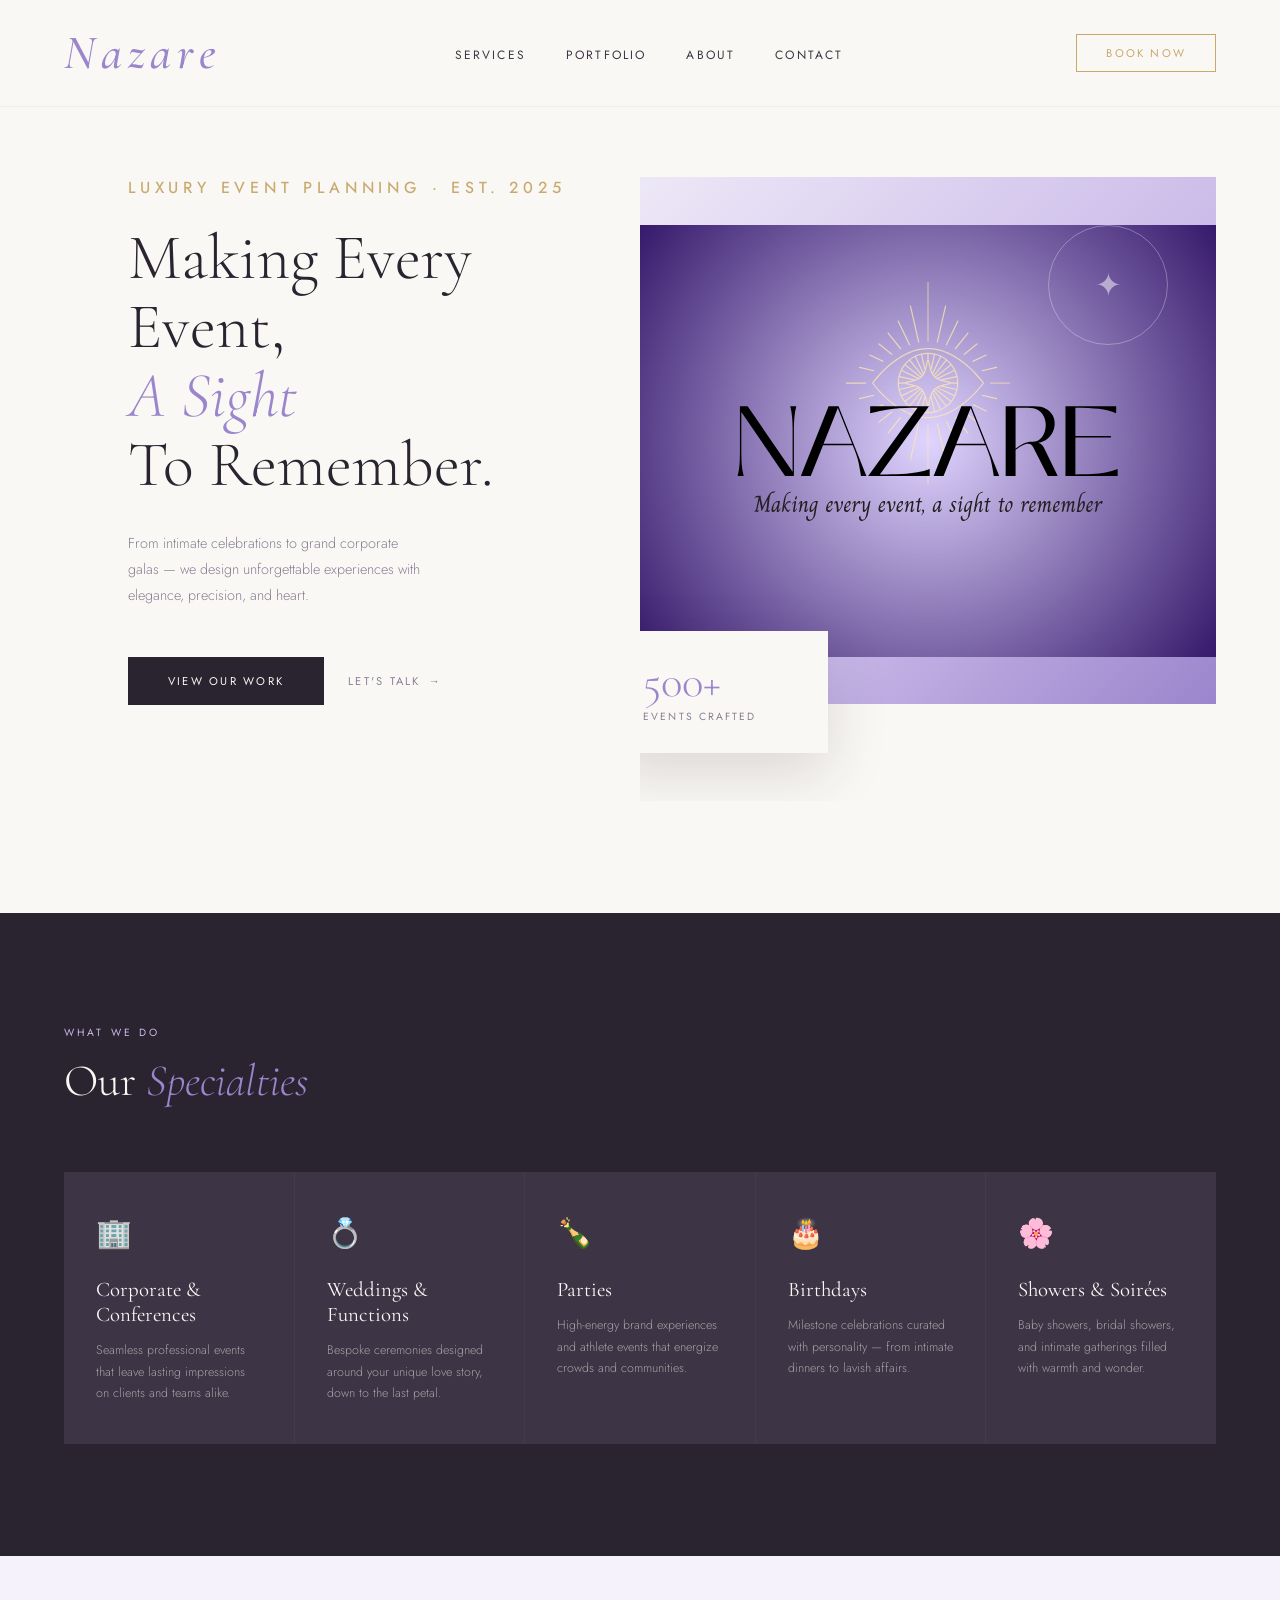
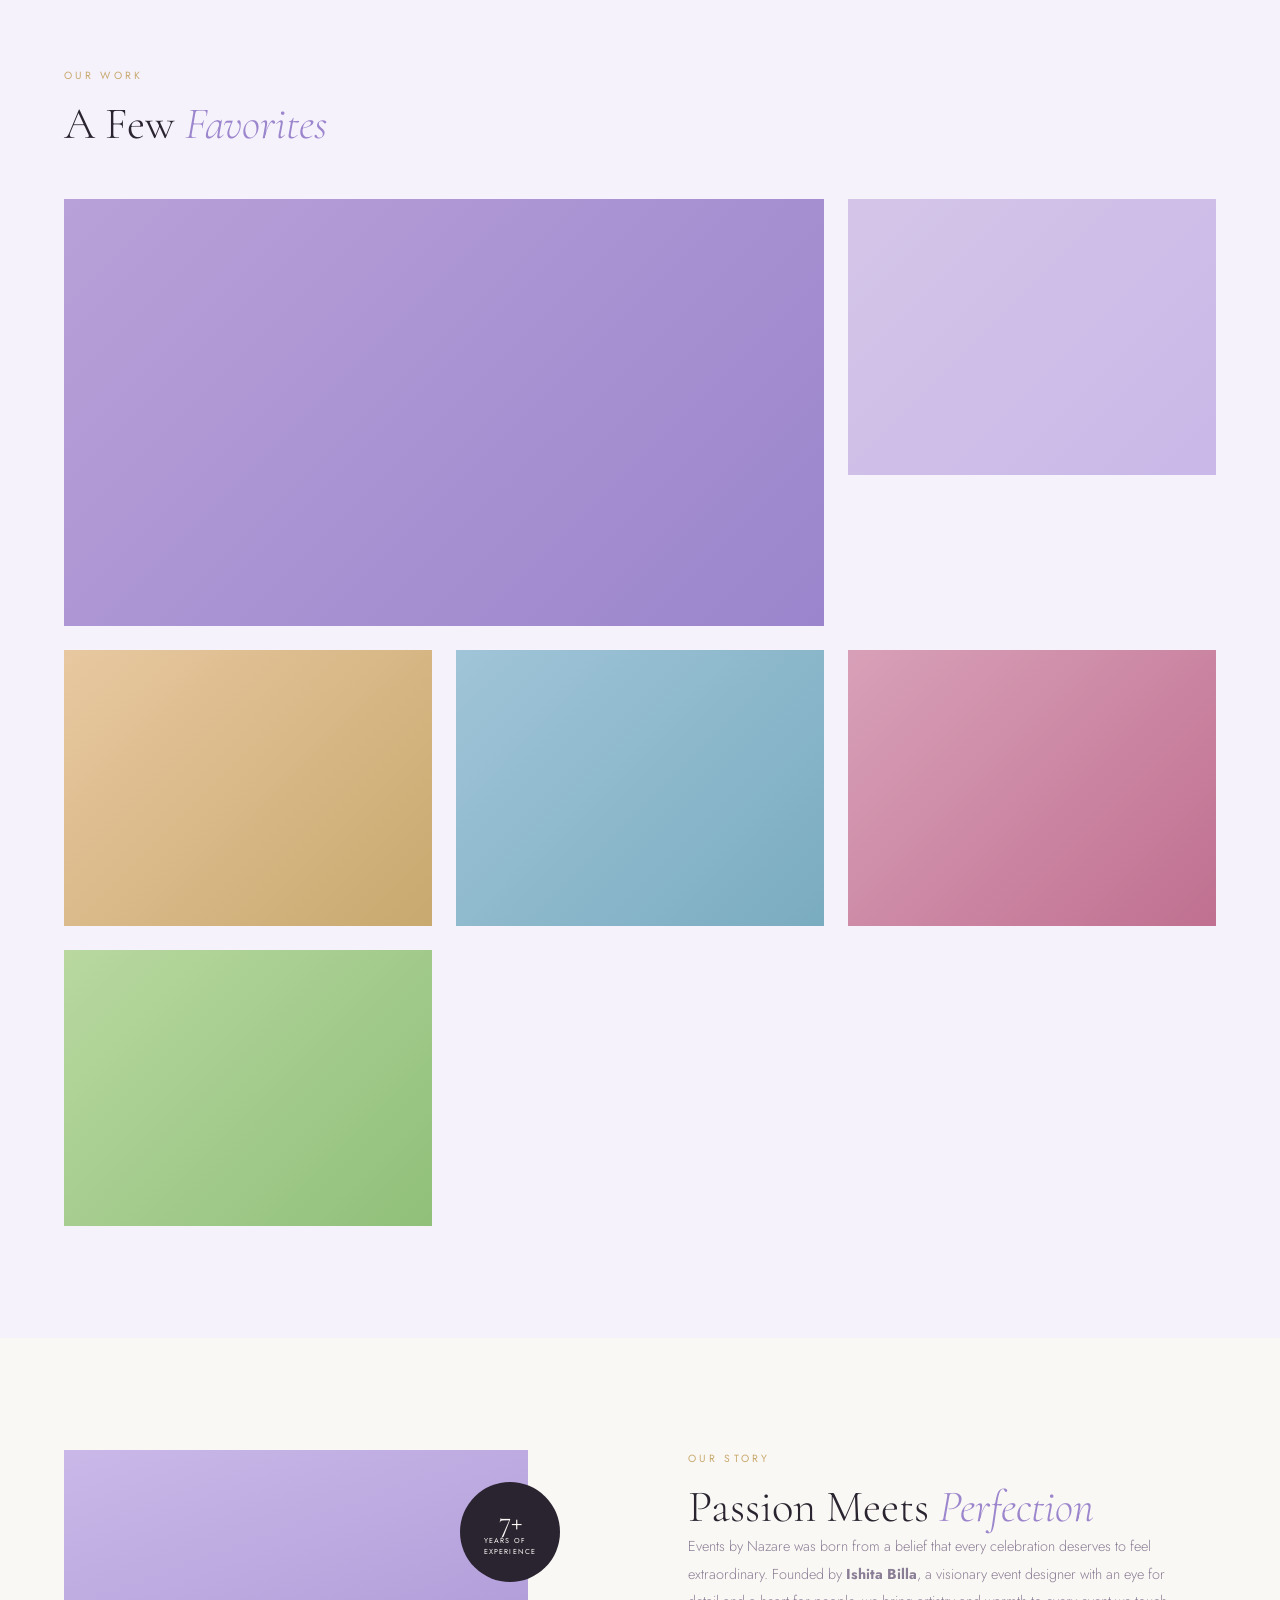
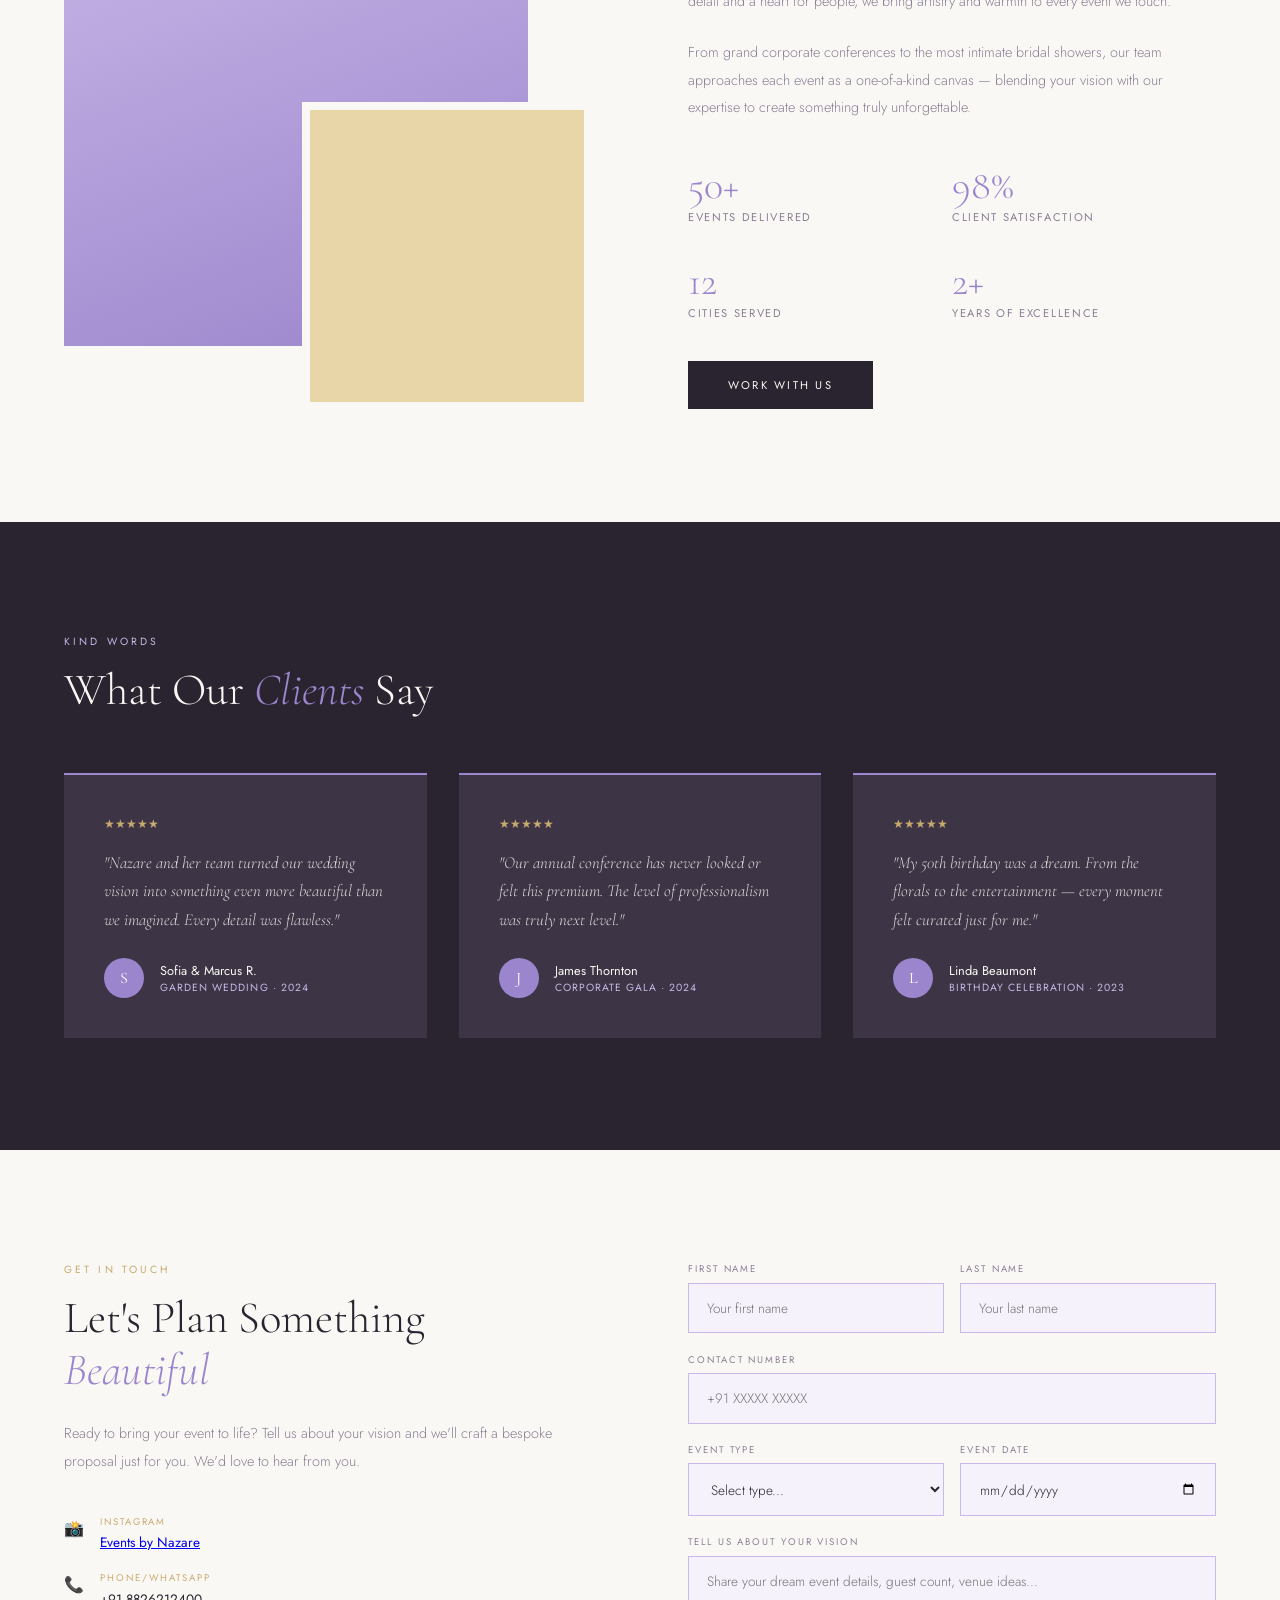
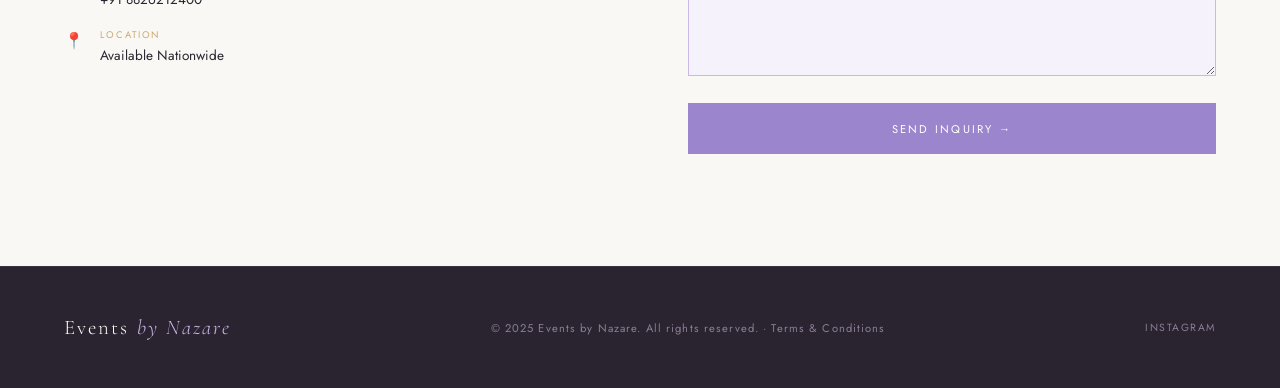
==== index.html @ 73f327d2 "T&C" ====
<!DOCTYPE html>
<html lang="en">
<head>
  <meta charset="UTF-8" />
  <meta name="viewport" content="width=device-width, initial-scale=1.0"/>
  <title>Nazare</title>
  <link href="https://fonts.googleapis.com/css2?family=Cormorant+Garamond:ital,wght@0,300;0,400;0,600;1,300;1,400&family=Jost:wght@200;300;400;500&display=swap" rel="stylesheet"/>
  <link rel="stylesheet" href="style.css"/>
</head>
<body>

<!-- ══════════════════════════════════════
     NAV
══════════════════════════════════════ -->
<nav>
  <a class="nav-logo" href="#home"><span>Nazare</span></a>
  <ul class="nav-links">
    <li><a href="#services">Services</a></li>
    <li><a href="#portfolio">Portfolio</a></li>
    <li><a href="#about">About</a></li>
    <li><a href="#contact">Contact</a></li>
  </ul>
  <button class="nav-cta" onclick="document.getElementById('contact').scrollIntoView({behavior:'smooth'})">Book Now</button>
  <button id="burger-btn" aria-label="Toggle menu">&#9776;</button>
</nav>

<!-- ══════════════════════════════════════
     HERO
══════════════════════════════════════ -->
<section id="home">
  <div class="hero-left">
    <span class="hero-eyebrow fade-up">Luxury Event Planning · Est. 2025</span>
    <h1 class="hero-title fade-up fade-up-delay-1">
      Making Every Event,<br/><em>A Sight</em><br/>To Remember.
    </h1>
    <p class="hero-sub fade-up fade-up-delay-2">
      From intimate celebrations to grand corporate galas — we design unforgettable
      experiences with elegance, precision, and heart.
    </p>
    <div class="hero-actions fade-up fade-up-delay-3">
      <button class="btn-primary" onclick="document.getElementById('portfolio').scrollIntoView({behavior:'smooth'})">View Our Work</button>
      <button class="btn-ghost"   onclick="document.getElementById('contact').scrollIntoView({behavior:'smooth'})">Let's Talk</button>
    </div>
  </div>
  <div class="hero-right">
    <div class="hero-image-stack">
  <img src="resources/Haldi Marigold Decor.svg" alt="Events by Nazare" />
  <div class="hero-deco"></div>
</div>
    <div class="hero-overlay-card">
      <div class="hero-card-num">500+</div>
      <div class="hero-card-label">Events Crafted</div>
    </div>
  </div>
</section>

<!-- ══════════════════════════════════════
     SERVICES
══════════════════════════════════════ -->
<section id="services">
  <div class="services-header">
    <div>
      <span class="section-label">What We Do</span>
      <h2 class="section-title">Our <em>Specialties</em></h2>
    </div>
  </div>
  <div class="services-grid">
    <div class="service-card">
      <span class="service-icon">🏢</span>
      <div class="service-name">Corporate &amp; Conferences</div>
      <p class="service-desc">Seamless professional events that leave lasting impressions on clients and teams alike.</p>
    </div>
    <div class="service-card">
      <span class="service-icon">💍</span>
      <div class="service-name">Weddings &amp; Functions</div>
      <p class="service-desc">Bespoke ceremonies designed around your unique love story, down to the last petal.</p>
    </div>
    <div class="service-card">
      <span class="service-icon">🍾</span>
      <div class="service-name">Parties</div>
      <p class="service-desc">High-energy brand experiences and athlete events that energize crowds and communities.</p>
    </div>
    <div class="service-card">
      <span class="service-icon">🎂</span>
      <div class="service-name">Birthdays</div>
      <p class="service-desc">Milestone celebrations curated with personality — from intimate dinners to lavish affairs.</p>
    </div>
    <div class="service-card">
      <span class="service-icon">🌸</span>
      <div class="service-name">Showers &amp; Soirées</div>
      <p class="service-desc">Baby showers, bridal showers, and intimate gatherings filled with warmth and wonder.</p>
    </div>
  </div>
</section>

<!-- ══════════════════════════════════════
     PORTFOLIO
══════════════════════════════════════ -->
<section id="portfolio">
  <div class="portfolio-header">
    <div>
      <span class="section-label">Our Work</span>
      <h2 class="section-title">A Few <em>Favorites</em></h2>
    </div>
  </div>
  <div class="portfolio-grid">
    <div class="portfolio-item">
      <div class="portfolio-bg p1"></div>
      <div class="portfolio-overlay">
        <div class="portfolio-tag">Wedding</div>
        <div class="portfolio-name"></div>
      </div>
    </div>
    <div class="portfolio-item">
      <div class="portfolio-bg p2"></div>
      <div class="portfolio-overlay">
        <div class="portfolio-tag">Corporate</div>
        <div class="portfolio-name"></div>
      </div>
    </div>
    <div class="portfolio-item">
      <div class="portfolio-bg p3"></div>
      <div class="portfolio-overlay">
        <div class="portfolio-tag">Birthday</div>
        <div class="portfolio-name"></div>
      </div>
    </div>
    <div class="portfolio-item">
      <div class="portfolio-bg p4"></div>
      <div class="portfolio-overlay">
        <div class="portfolio-tag">Party</div>
        <div class="portfolio-name"></div>
      </div>
    </div>
    <div class="portfolio-item">
      <div class="portfolio-bg p5"></div>
      <div class="portfolio-overlay">
        <div class="portfolio-tag">Bridal Shower</div>
        <div class="portfolio-name"></div>
      </div>
    </div>
    <div class="portfolio-item">
      <div class="portfolio-bg p6"></div>
      <div class="portfolio-overlay">
        <div class="portfolio-tag">Baby Shower</div>
        <div class="portfolio-name"></div>
      </div>
    </div>
  </div>
</section>

<!-- ══════════════════════════════════════
     ABOUT
══════════════════════════════════════ -->
<section id="about">
  <div class="about-visual">
    <div class="about-img-main"></div>
    <div class="about-img-accent"></div>
    <div class="about-badge">
      <div class="about-badge-num">7+</div>
      <div class="about-badge-text">Years of<br/>Experience</div>
    </div>
  </div>
  <div class="about-content">
    <span class="section-label">Our Story</span>
    <h2 class="section-title">Passion Meets <em>Perfection</em></h2>
    <p>Events by Nazare was born from a belief that every celebration deserves to feel extraordinary. Founded by <span class="ishita">Ishita Billa</span>, a visionary event designer with an eye for detail and a heart for people, we bring artistry and warmth to every event we touch.</p>
    <p>From grand corporate conferences to the most intimate bridal showers, our team approaches each event as a one-of-a-kind canvas — blending your vision with our expertise to create something truly unforgettable.</p>
    <div class="about-stats">
      <div><div class="stat-num">50+</div><div class="stat-label">Events Delivered</div></div>
      <div><div class="stat-num">98%</div><div class="stat-label">Client Satisfaction</div></div>
      <div><div class="stat-num">12</div><div class="stat-label">Cities Served</div></div>
      <div><div class="stat-num">2+</div><div class="stat-label">Years of Excellence</div></div>
    </div>
    <button class="btn-primary" onclick="document.getElementById('contact').scrollIntoView({behavior:'smooth'})">Work With Us</button>
  </div>
</section>

<!-- ══════════════════════════════════════
     TESTIMONIALS
══════════════════════════════════════ -->
<section id="testimonials">
  <span class="section-label">Kind Words</span>
  <h2 class="section-title">What Our <em>Clients</em> Say</h2>
  <div class="testi-grid">
    <div class="testi-card">
      <div class="stars">★★★★★</div>
      <p class="testi-quote">"Nazare and her team turned our wedding vision into something even more beautiful than we imagined. Every detail was flawless."</p>
      <div class="testi-author">
        <div class="testi-avatar">S</div>
        <div>
          <div class="testi-name">Sofia &amp; Marcus R.</div>
          <div class="testi-event">Garden Wedding · 2024</div>
        </div>
      </div>
    </div>
    <div class="testi-card">
      <div class="stars">★★★★★</div>
      <p class="testi-quote">"Our annual conference has never looked or felt this premium. The level of professionalism was truly next level."</p>
      <div class="testi-author">
        <div class="testi-avatar">J</div>
        <div>
          <div class="testi-name">James Thornton</div>
          <div class="testi-event">Corporate Gala · 2024</div>
        </div>
      </div>
    </div>
    <div class="testi-card">
      <div class="stars">★★★★★</div>
      <p class="testi-quote">"My 50th birthday was a dream. From the florals to the entertainment — every moment felt curated just for me."</p>
      <div class="testi-author">
        <div class="testi-avatar">L</div>
        <div>
          <div class="testi-name">Linda Beaumont</div>
          <div class="testi-event">Birthday Celebration · 2023</div>
        </div>
      </div>
    </div>
  </div>
</section>

<!-- ══════════════════════════════════════
     CONTACT
══════════════════════════════════════ -->
<section id="contact">
  <div class="contact-info">
    <span class="section-label">Get In Touch</span>
    <h2 class="section-title">Let's Plan Something <em>Beautiful</em></h2>
    <p>Ready to bring your event to life? Tell us about your vision and we'll craft a bespoke proposal just for you. We'd love to hear from you.</p>
    <div class="contact-detail">
      <div class="contact-item">
        <span class="contact-icon">📸</span>
        <div>
          <div class="contact-item-label">Instagram</div>
          <div class="contact-item-val"><a href="https://www.instagram.com/eventsby_nazare?igsh=MXFlZXpjMXlodWN2dA==" class="__cf_email__" data-cfemail="c0a8a5acacaf80a5b6a5aeb4b3a2b9aea1baa1b2a5eea3afad">Events by Nazare</a></div>
        </div>
      </div>
      <div class="contact-item">
        <span class="contact-icon">📞</span>
        <div>
          <div class="contact-item-label">Phone/Whatsapp</div>
          <div class="contact-item-val">+91 8826212400</div>
        </div>
      </div>
      <div class="contact-item">
        <span class="contact-icon">📍</span>
        <div>
          <div class="contact-item-label">Location</div>
          <div class="contact-item-val">Available Nationwide</div>
        </div>
      </div>
    </div>
  </div>
  <div>
    <form class="contact-form">
      <div class="form-row">
        <div class="form-group">
          <label class="form-label" for="firstname">First Name</label>
          <input id="firstname" name="First Name" data-field="firstname" class="form-input" type="text" placeholder="Your first name" required/>
        </div>
        <div class="form-group">
          <label class="form-label" for="lastname">Last Name</label>
          <input id="lastname" name="Last Name" class="form-input" type="text" placeholder="Your last name"/>
        </div>
      </div>
      <div class="form-group">
        <label class="form-label" for="contact-number">Contact Number</label>
        <input id="contact-number" name="Contact Number" class="form-input" type="tel" placeholder="+91 XXXXX XXXXX" required/>
      </div>
      <div class="form-row">
        <div class="form-group">
          <label class="form-label" for="event-type">Event Type</label>
          <select id="event-type" name="Event Type" class="form-select">
            <option value="">Select type...</option>
            <option>Corporate / Conference</option>
            <option>Wedding</option>
            <option>Birthday Party</option>
            <option>Baby Shower</option>
            <option>Bridal Shower</option>
            <option>Sports Activation</option>
            <option>Other</option>
          </select>
        </div>
        <div class="form-group">
          <label class="form-label" for="event-date">Event Date</label>
          <input id="event-date" name="Event Date" class="form-input" type="date"/>
        </div>
      </div>
      <div class="form-group">
        <label class="form-label" for="message">Tell Us About Your Vision</label>
        <textarea id="message" name="Message" class="form-textarea" placeholder="Share your dream event details, guest count, venue ideas..."></textarea>
      </div>
      <button type="submit" class="btn-submit">Send Inquiry →</button>
    </form>
  </div>
</section>

<!-- ══════════════════════════════════════
     FOOTER
══════════════════════════════════════ -->
<footer>
  <div class="footer-logo">Events <span>by Nazare</span></div>
  <div class="footer-copy">© 2025 Events by Nazare. All rights reserved. · <a href="terms.html" style="color:var(--text-muted);text-decoration:none;transition:color 0.3s;" onmouseover="this.style.color='var(--lavender)'" onmouseout="this.style.color='var(--text-muted)'">Terms & Conditions</a></div>
  <div class="footer-social">
    <a href="https://www.instagram.com/eventsby_nazare">Instagram</a>
  </div>
</footer>

<script src="main.js"></script>
</body>
</html>
---- style.css ----
:root {
  --lavender: #C9B8E8;
  --lavender-light: #EDE8F7;
  --lavender-deep: #9B85CC;
  --lavender-mist: #F5F2FC;
  --gold: #C8A96E;
  --gold-light: #E8D5A8;
  --cream: #FAF8F4;
  --charcoal: #2A2430;
  --charcoal-soft: #3D3545;
  --text-muted: #8A7E96;
}

*, *::before, *::after { margin: 0; padding: 0; box-sizing: border-box; }

html { scroll-behavior: smooth; }

body {
  font-family: 'Jost', sans-serif;
  background: var(--cream);
  color: var(--charcoal);
  overflow-x: hidden;
}

/* ── NAV ── */
nav {
  position: fixed; top: 0; left: 0; right: 0; z-index: 100;
  display: flex; align-items: center; justify-content: space-between;
  padding: 1.5rem 4rem;
  background: rgba(250,248,244,0.85);
  backdrop-filter: blur(12px);
  border-bottom: 1px solid rgba(201,184,232,0.2);
  transition: all 0.4s ease;
}
.nav-logo {
  font-family: 'Cormorant Garamond', serif;
  font-size: 3rem;
  font-weight: 500;
  letter-spacing: 0.12em;
  color: var(--charcoal);
  text-decoration: none;
}
.nav-logo span { color: var(--lavender-deep); font-style: italic; }
.nav-links { display: flex; gap: 2.5rem; list-style: none; }
.nav-links a {
  font-size: 0.75rem; letter-spacing: 0.18em; text-transform: uppercase;
  color: var(--charcoal-soft); text-decoration: none; font-weight: 400;
  transition: color 0.3s;
}
.nav-links a:hover { color: var(--lavender-deep); }
.nav-cta {
  font-size: 0.7rem; letter-spacing: 0.2em; text-transform: uppercase;
  padding: 0.65rem 1.8rem; border: 1px solid var(--gold);
  color: var(--gold); background: transparent; cursor: pointer;
  transition: all 0.3s; font-family: 'Jost', sans-serif; font-weight: 400;
}
.nav-cta:hover { background: var(--gold); color: var(--cream); }

/* ── HERO ── */
#home {
  min-height: 100vh;
  display: grid; grid-template-columns: 1fr 1fr;
  padding-top: 80px;
  position: relative; overflow: hidden;
}
.hero-left {
  display: flex; flex-direction: column; justify-content: center;
  padding: 6rem 3rem 6rem 4rem;
  position: relative; z-index: 2;
}
.hero-eyebrow {
  font-size: 1rem; letter-spacing: 0.3em; text-transform: uppercase;
  color: var(--gold); margin-bottom: 1.5rem; font-weight: 450;
}
.hero-title {
  font-family: 'Cormorant Garamond', serif;
  font-size: clamp(3.5rem, 5vw, 5.5rem);
  font-weight: 300; line-height: 1.08;
  color: var(--charcoal); margin-bottom: 2rem;
}
.hero-title em { color: var(--lavender-deep); font-style: italic; }
.hero-sub {
  font-size: 0.9rem; line-height: 1.8; color: var(--text-muted);
  max-width: 38ch; margin-bottom: 3rem; font-weight: 300;
}
.hero-actions { display: flex; gap: 1.5rem; align-items: center; }
.btn-primary {
  font-size: 0.7rem; letter-spacing: 0.2em; text-transform: uppercase;
  padding: 1rem 2.5rem; background: var(--charcoal); color: var(--cream);
  border: none; cursor: pointer; font-family: 'Jost', sans-serif;
  transition: all 0.3s;
}
.btn-primary:hover { background: var(--lavender-deep); }
.btn-ghost {
  font-size: 0.7rem; letter-spacing: 0.2em; text-transform: uppercase;
  color: var(--text-muted); background: none; border: none; cursor: pointer;
  font-family: 'Jost', sans-serif; transition: color 0.3s;
  display: flex; align-items: center; gap: 0.5rem;
}
.btn-ghost:hover { color: var(--charcoal); }
.btn-ghost::after { content: '→'; }

.hero-right { position: relative; overflow: hidden; }
.hero-image-stack {
  position: absolute; inset:13.5% 0;
  background: linear-gradient(135deg, var(--lavender-light) 0%, var(--lavender) 60%, var(--lavender-deep) 100%);
  display: flex;
  align-items: center;
  justify-content: center;
  overflow: hidden;
}

.hero-image-stack img {
  width: 100%;
  height: 100%;
  object-fit: contain;
  object-position: center;
}
.hero-image-stack::before {
  content: '';
  position: absolute; inset: 0;
  background: url(":image/svg+xml,%3Csvg width='60' height='60' viewBox='0 0 60 60' xmlns='http://www.w3.org/2000/svg'%3E%3Cg fill='none' fill-rule='evenodd'%3E%3Cg fill='%23ffffff' fill-opacity='0.08'%3E%3Cpath d='M36 34v-4h-2v4h-4v2h4v4h2v-4h4v-2h-4zm0-30V0h-2v4h-4v2h4v4h2V6h4V4h-4zM6 34v-4H4v4H0v2h4v4h2v-4h4v-2H6zM6 4V0H4v4H0v2h4v4h2V6h4V4H6z'/%3E%3C/g%3E%3C/g%3E%3C/svg%3E");
}
.hero-overlay-card {
  position: absolute; bottom: 3rem; left: -2rem;
  background: var(--cream); padding: 1.8rem 2.2rem;
  box-shadow: 0 20px 60px rgba(42,36,48,0.15);
  min-width: 220px;
}
.hero-card-num {
  font-family: 'Cormorant Garamond', serif; font-size: 2.8rem;
  font-weight: 300; color: var(--lavender-deep); line-height: 1;
}
.hero-card-label {
  font-size: 0.65rem; letter-spacing: 0.2em; text-transform: uppercase;
  color: var(--text-muted); margin-top: 0.3rem;
}
.hero-deco {
  position: absolute; top: 3rem; right: 3rem;
  width: 120px; height: 120px;
  border: 1px solid rgba(255,255,255,0.3); border-radius: 50%;
  display: flex; align-items: center; justify-content: center;
}
.hero-deco::after { content: '✦'; font-size: 2rem; color: rgba(255,255,255,0.5); }

/* ── SECTION COMMON ── */
section { padding: 7rem 4rem; }
.section-label {
  font-size: 0.65rem; letter-spacing: 0.3em; text-transform: uppercase;
  color: var(--gold); margin-bottom: 1rem; display: block;
}
.section-title {
  font-family: 'Cormorant Garamond', serif;
  font-size: clamp(2.2rem, 3.5vw, 3.5rem);
  font-weight: 300; line-height: 1.15; color: var(--charcoal);
}
.section-title em { color: var(--lavender-deep); font-style: italic; }

/* ── SERVICES ── */
#services { background: var(--charcoal); color: var(--cream); }
#services .section-label { color: var(--lavender); }
#services .section-title { color: var(--cream); }
.services-header {
  display: flex; justify-content: space-between; align-items: flex-end;
  margin-bottom: 4rem;
}
.services-grid {
  display: grid; grid-template-columns: repeat(5, 1fr); gap: 1px;
  background: rgba(201,184,232,0.15);
}
.service-card {
  background: var(--charcoal-soft);
  padding: 2.5rem 2rem;
  transition: background 0.4s, transform 0.3s;
  cursor: default;
  position: relative; overflow: hidden;
}
.service-card:hover { background: var(--lavender-deep); transform: translateY(-4px); }
.service-icon { font-size: 1.8rem; margin-bottom: 1.5rem; display: block; }
.service-name {
  font-family: 'Cormorant Garamond', serif;
  font-size: 1.3rem; font-weight: 400; color: var(--cream);
  margin-bottom: 0.8rem; line-height: 1.2;
}
.service-desc {
  font-size: 0.78rem; line-height: 1.7;
  color: rgba(250,248,244,0.55); font-weight: 300;
}

/* ── PORTFOLIO ── */
#portfolio { background: var(--lavender-mist); }
.portfolio-header {
  display: flex; justify-content: space-between; align-items: flex-end;
  margin-bottom: 3rem;
}
.filter-tabs { display: flex; gap: 0.5rem; flex-wrap: wrap; }
.filter-tab {
  font-size: 0.65rem; letter-spacing: 0.15em; text-transform: uppercase;
  padding: 0.5rem 1.2rem; border: 1px solid var(--lavender);
  background: transparent; cursor: pointer; color: var(--text-muted);
  font-family: 'Jost', sans-serif; transition: all 0.25s;
}
.filter-tab.active,
.filter-tab:hover {
  background: var(--lavender-deep);
  border-color: var(--lavender-deep);
  color: white;
}
.portfolio-grid {
  display: grid;
  grid-template-columns: repeat(3, 1fr);
  gap: 1.5rem;
}
.portfolio-item {
  position: relative; overflow: hidden; cursor: pointer;
  aspect-ratio: 4/3;
}
.portfolio-item:first-child { grid-column: span 2; aspect-ratio: 16/9; }
.portfolio-bg { width: 100%; height: 100%; transition: transform 0.6s ease; }
.portfolio-item:hover .portfolio-bg { transform: scale(1.05); }
.portfolio-overlay {
  position: absolute; inset: 0;
  background: linear-gradient(to top, rgba(42,36,48,0.85) 0%, transparent 50%);
  display: flex; flex-direction: column; justify-content: flex-end;
  padding: 2rem;
  opacity: 0; transition: opacity 0.4s;
}
.portfolio-item:hover .portfolio-overlay { opacity: 1; }
.portfolio-tag {
  font-size: 0.6rem; letter-spacing: 0.2em; text-transform: uppercase;
  color: var(--lavender); margin-bottom: 0.4rem;
}
.portfolio-name {
  font-family: 'Cormorant Garamond', serif;
  font-size: 1.4rem; font-weight: 300; color: white;
}

/* Portfolio card colors */
.p1 { background: linear-gradient(135deg, #b8a0d8, #9b85cc); }
.p2 { background: linear-gradient(135deg, #d4c5e8, #c9b8e8); }
.p3 { background: linear-gradient(135deg, #e8c8a0, #c8a96e); }
.p4 { background: linear-gradient(135deg, #a0c4d8, #7aacc0); }
.p5 { background: linear-gradient(135deg, #d8a0b8, #c07090); }
.p6 { background: linear-gradient(135deg, #b8d8a0, #90c07a); }

/* ── ABOUT ── */
#about {
  display: grid; grid-template-columns: 1fr 1fr; gap: 6rem;
  align-items: center;
}
.about-visual { position: relative; height: 560px; }
.about-img-main {
  position: absolute; top: 0; left: 0; right: 4rem; bottom: 4rem;
  background: linear-gradient(160deg, var(--lavender) 0%, var(--lavender-deep) 100%);
}
.about-img-accent {
  position: absolute; bottom: 0; right: 0; width: 55%; height: 55%;
  background: var(--gold-light);
  border: 8px solid var(--cream);
}
.about-badge {
  position: absolute; top: 2rem; right: 2rem;
  width: 100px; height: 100px; border-radius: 50%;
  background: var(--charcoal);
  display: flex; flex-direction: column; align-items: center; justify-content: center;
  color: var(--cream);
}
.about-badge-num {
  font-family: 'Cormorant Garamond', serif; font-size: 1.8rem; line-height: 1;
}
.about-badge-text { font-size: 0.45rem; letter-spacing: 0.15em; text-transform: uppercase; }
.about-content { padding-right: 2rem; }
.about-content p {
  font-size: 0.9rem; line-height: 1.9; color: var(--text-muted);
  font-weight: 300; margin-bottom: 1.5rem;
}
.about-stats { display: grid; grid-template-columns: 1fr 1fr; gap: 2rem; margin: 2.5rem 0; }
.stat-num {
  font-family: 'Cormorant Garamond', serif; font-size: 2.5rem;
  font-weight: 300; color: var(--lavender-deep);
}
.stat-label { font-size: 0.7rem; letter-spacing: 0.15em; text-transform: uppercase; color: var(--text-muted); }

/* ── TESTIMONIALS ── */
#testimonials { background: var(--charcoal); }
#testimonials .section-title { color: var(--cream); }
#testimonials .section-label { color: var(--lavender); }
.testi-grid { display: grid; grid-template-columns: repeat(3, 1fr); gap: 2rem; margin-top: 3.5rem; }
.testi-card {
  background: var(--charcoal-soft);
  padding: 2.5rem;
  border-top: 2px solid var(--lavender-deep);
  transition: transform 0.3s;
}
.testi-card:hover { transform: translateY(-6px); }
.testi-quote {
  font-family: 'Cormorant Garamond', serif; font-size: 1.05rem;
  line-height: 1.7; color: rgba(250,248,244,0.85); font-style: italic;
  margin-bottom: 1.5rem; font-weight: 300;
}
.testi-author { display: flex; align-items: center; gap: 1rem; }
.testi-avatar {
  width: 40px; height: 40px; border-radius: 50%;
  background: var(--lavender-deep); flex-shrink: 0;
  display: flex; align-items: center; justify-content: center;
  font-family: 'Cormorant Garamond', serif; color: white; font-size: 1rem;
}
.testi-name { font-size: 0.8rem; color: var(--cream); font-weight: 400; }
.testi-event { font-size: 0.65rem; color: var(--lavender); letter-spacing: 0.1em; text-transform: uppercase; }
.stars { color: var(--gold); font-size: 0.75rem; margin-bottom: 1rem; }

/* ── CONTACT ── */
#contact { display: grid; grid-template-columns: 1fr 1fr; gap: 6rem; }
.contact-info { padding-right: 2rem; }
.contact-info p {
  font-size: 0.9rem; line-height: 1.9; color: var(--text-muted);
  font-weight: 300; margin: 1.5rem 0 2.5rem;
}
.contact-detail { display: flex; flex-direction: column; gap: 1.2rem; }
.contact-item { display: flex; gap: 1rem; align-items: flex-start; }
.contact-icon { font-size: 1rem; margin-top: 0.1rem; }
.contact-item-label {
  font-size: 0.6rem; letter-spacing: 0.2em; text-transform: uppercase;
  color: var(--gold); margin-bottom: 0.2rem;
}
.contact-item-val { font-size: 0.85rem; color: var(--charcoal); }
.contact-form { display: flex; flex-direction: column; gap: 1.2rem; }
.form-row { display: grid; grid-template-columns: 1fr 1fr; gap: 1rem; }
.form-group { display: flex; flex-direction: column; gap: 0.4rem; }
.form-label {
  font-size: 0.6rem; letter-spacing: 0.2em; text-transform: uppercase;
  color: var(--text-muted);
}
.form-input, .form-select, .form-textarea {
  font-family: 'Jost', sans-serif; font-size: 0.85rem; font-weight: 300;
  padding: 0.9rem 1.1rem;
  border: 1px solid var(--lavender); background: var(--lavender-mist);
  color: var(--charcoal); outline: none; transition: border 0.3s;
  width: 100%;
}
.form-input:focus, .form-select:focus, .form-textarea:focus {
  border-color: var(--lavender-deep);
}
.form-textarea { resize: vertical; min-height: 120px; }
.btn-submit {
  font-size: 0.7rem; letter-spacing: 0.2em; text-transform: uppercase;
  padding: 1.1rem; background: var(--lavender-deep); color: white;
  border: none; cursor: pointer; font-family: 'Jost', sans-serif;
  transition: background 0.3s; margin-top: 0.5rem;
}
.btn-submit:hover { background: var(--charcoal); }

/* ── FOOTER ── */
footer {
  background: var(--charcoal); color: var(--cream);
  padding: 3rem 4rem;
  display: flex; justify-content: space-between; align-items: center;
  border-top: 1px solid rgba(201,184,232,0.1);
}
.footer-logo {
  font-family: 'Cormorant Garamond', serif; font-size: 1.3rem;
  font-weight: 300; letter-spacing: 0.1em;
}
.footer-logo span { color: var(--lavender); font-style: italic; }
.footer-copy { font-size: 0.7rem; color: var(--text-muted); letter-spacing: 0.1em; }
.footer-social { display: flex; gap: 1.5rem; }
.footer-social a {
  font-size: 0.65rem; letter-spacing: 0.15em; text-transform: uppercase;
  color: var(--text-muted); text-decoration: none; transition: color 0.3s;
}
.footer-social a:hover { color: var(--lavender); }

/* ── ANIMATIONS ── */
@keyframes fadeUp {
  from { opacity: 0; transform: translateY(30px); }
  to   { opacity: 1; transform: translateY(0); }
}
.fade-up { animation: fadeUp 0.9s ease forwards; }
.fade-up-delay-1 { animation-delay: 0.15s; opacity: 0; animation-fill-mode: forwards; }
.fade-up-delay-2 { animation-delay: 0.30s; opacity: 0; animation-fill-mode: forwards; }
.fade-up-delay-3 { animation-delay: 0.45s; opacity: 0; animation-fill-mode: forwards; }

/* revealed by JS IntersectionObserver */
.revealed { opacity: 1 !important; transform: translateY(0) !important; }

/* ── MOBILE HAMBURGER (injected by JS) ── */
#burger-btn {
  display: none;
  background: none; border: none; font-size: 1.5rem;
  color: var(--charcoal); cursor: pointer; padding: 0.2rem 0.5rem;
}

/* ── RESPONSIVE ── */
@media (max-width: 768px) {
  nav { padding: 1.2rem 1.5rem; }
  #burger-btn { display: block; 
  transition-property: all;}
  .nav-links {
    display: none;
    flex-direction: column; gap: 1.2rem;
    position: absolute; top: 100%; left: 0; right: 0;
    background: rgba(250,248,244,0.97); backdrop-filter: blur(12px);
    padding: 1.5rem 2rem;
    border-bottom: 1px solid rgba(201,184,232,0.2);
  }
  .nav-links.open { display: flex; }
  .nav-cta { display: none; }

  #home { grid-template-columns: 1fr; }
  .hero-right { display: none; }
  .hero-left { padding: 5rem 1.5rem 3rem; }

  .services-grid { grid-template-columns: 1fr 1fr; }

  .portfolio-grid { grid-template-columns: 1fr; }
  .portfolio-item:first-child { grid-column: span 1; aspect-ratio: 4/3; }

  #about { grid-template-columns: 1fr; gap: 3rem; padding: 4rem 1.5rem; }
  .about-visual { height: 300px; }

  .testi-grid { grid-template-columns: 1fr; }

  #contact { grid-template-columns: 1fr; padding: 4rem 1.5rem; }
  .form-row { grid-template-columns: 1fr; }

  section { padding: 4rem 1.5rem; }
  footer { flex-direction: column; gap: 1rem; text-align: center; padding: 2rem 1.5rem; }
}

.ishita {
  font-weight: 700;
}
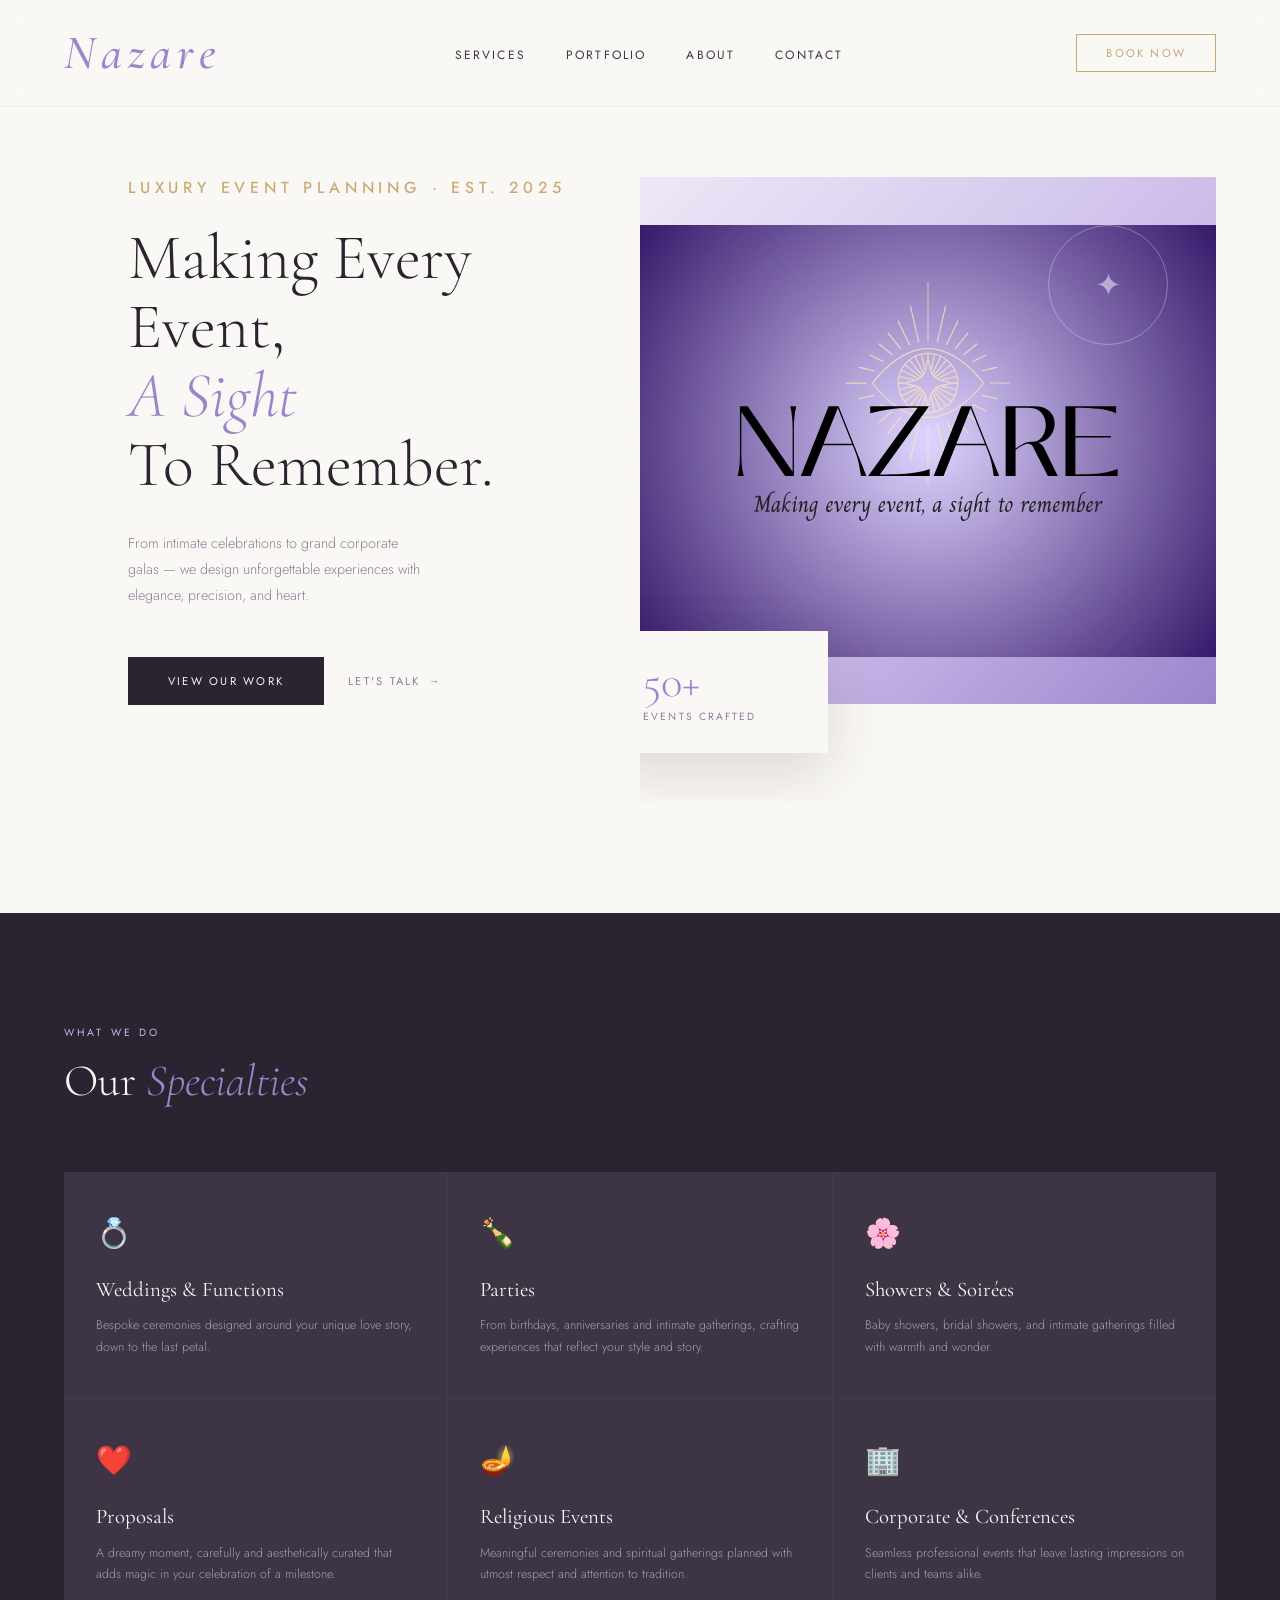
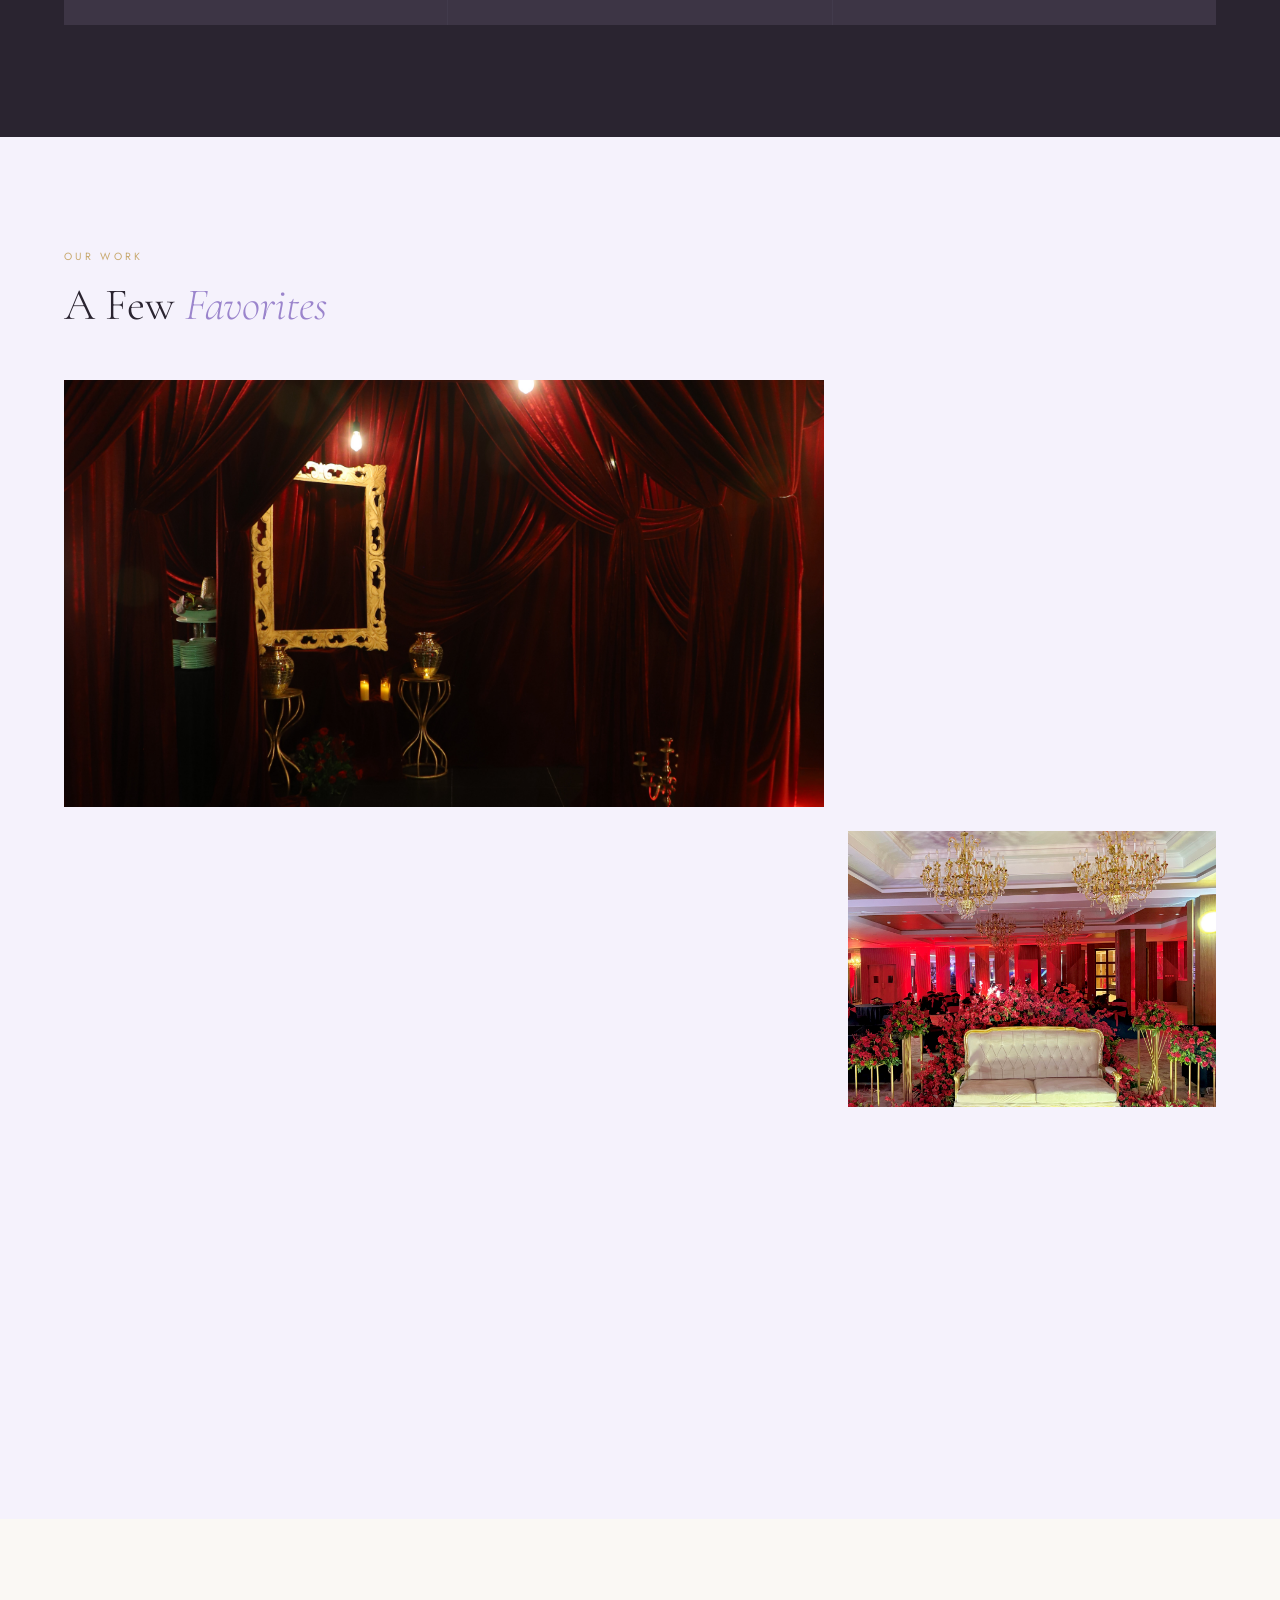
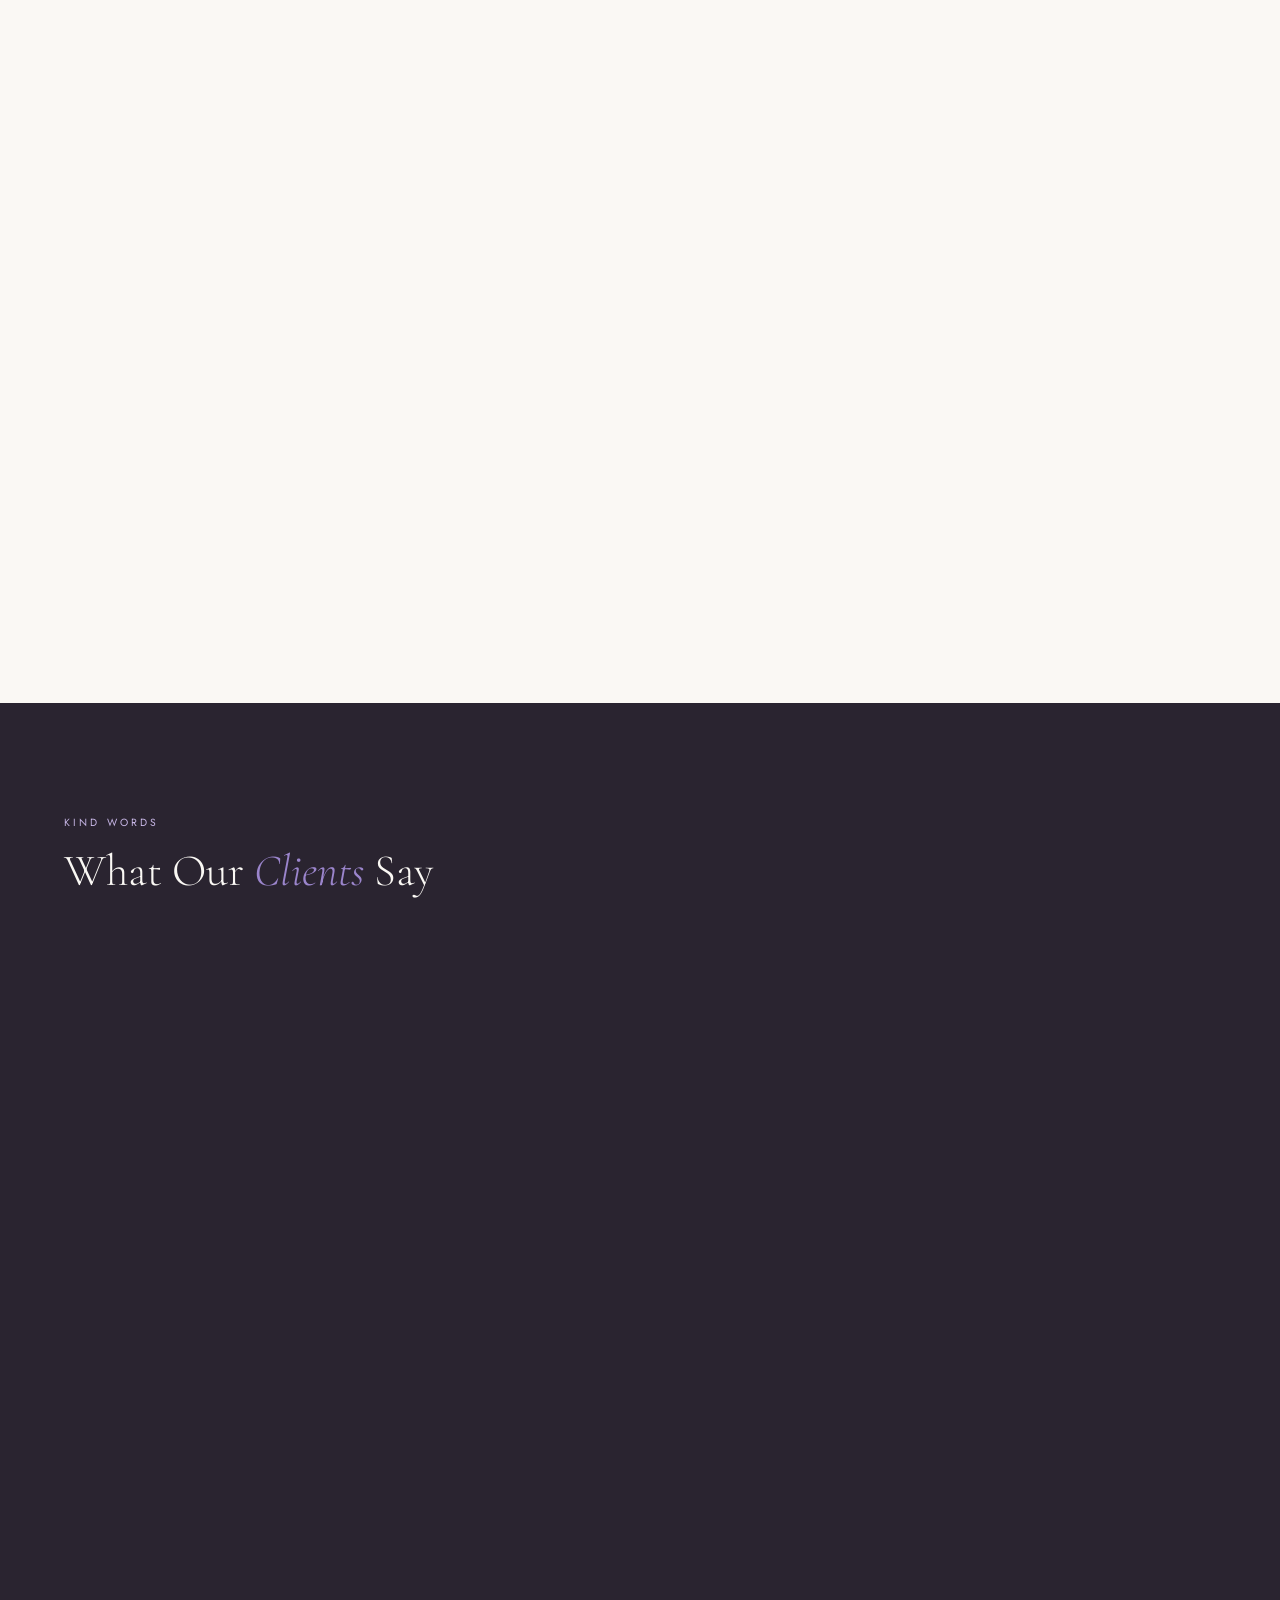
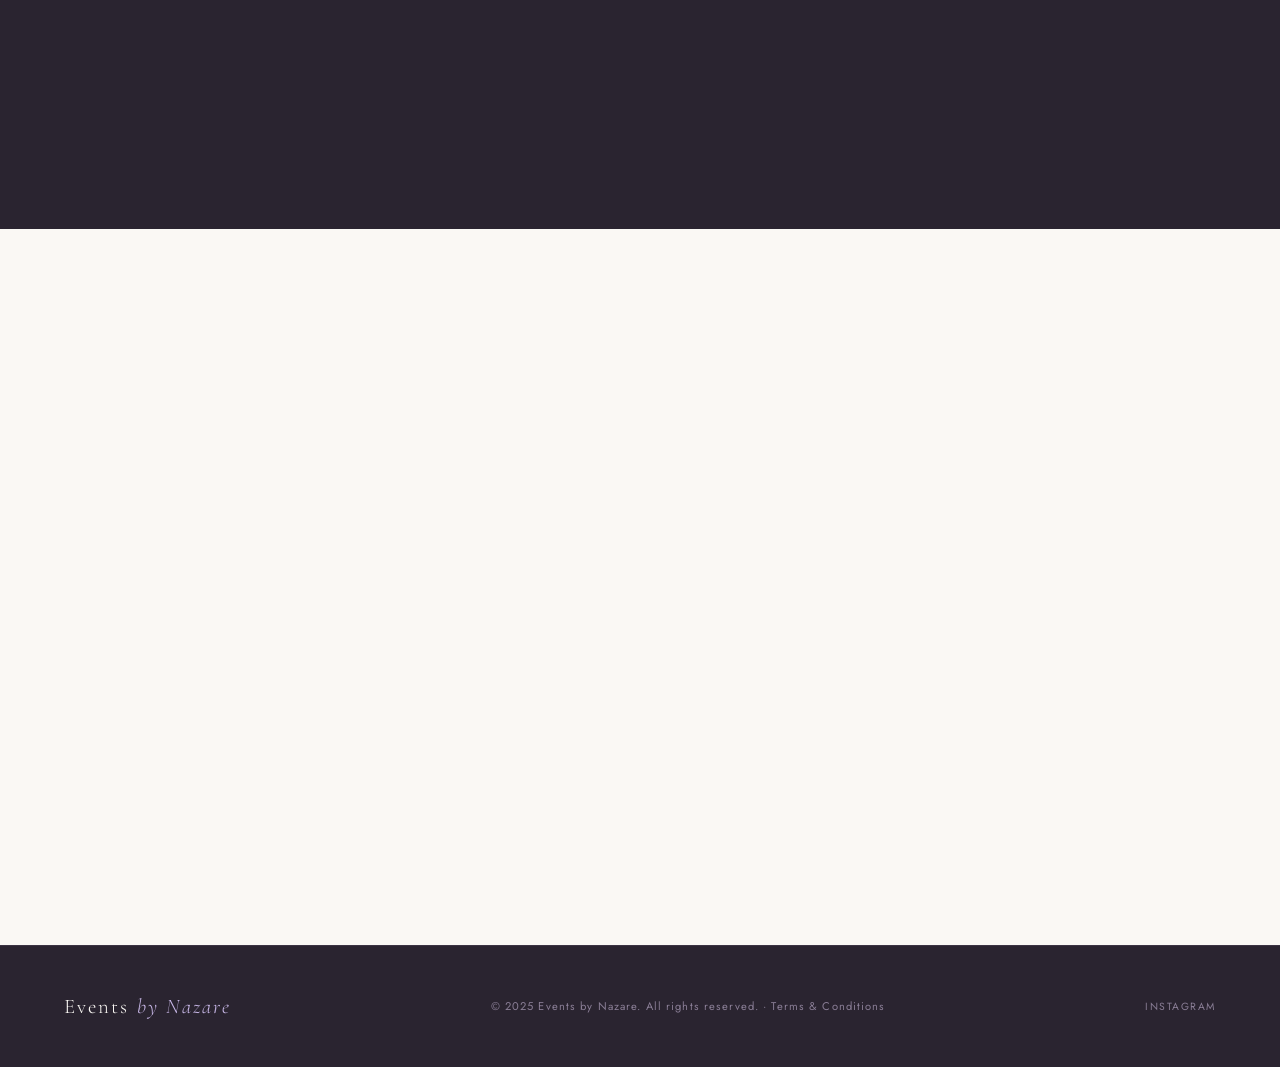
==== commit a253046b: "final changes" ====
--- a/index.html
+++ b/index.html
@@ -48,7 +48,7 @@
   <div class="hero-deco"></div>
 </div>
     <div class="hero-overlay-card">
-      <div class="hero-card-num">500+</div>
+      <div class="hero-card-num">50+</div>
       <div class="hero-card-label">Events Crafted</div>
     </div>
   </div>
@@ -66,11 +66,6 @@
   </div>
   <div class="services-grid">
     <div class="service-card">
-      <span class="service-icon">🏢</span>
-      <div class="service-name">Corporate &amp; Conferences</div>
-      <p class="service-desc">Seamless professional events that leave lasting impressions on clients and teams alike.</p>
-    </div>
-    <div class="service-card">
       <span class="service-icon">💍</span>
       <div class="service-name">Weddings &amp; Functions</div>
       <p class="service-desc">Bespoke ceremonies designed around your unique love story, down to the last petal.</p>
@@ -78,17 +73,28 @@
     <div class="service-card">
       <span class="service-icon">🍾</span>
       <div class="service-name">Parties</div>
-      <p class="service-desc">High-energy brand experiences and athlete events that energize crowds and communities.</p>
-    </div>
-    <div class="service-card">
-      <span class="service-icon">🎂</span>
-      <div class="service-name">Birthdays</div>
-      <p class="service-desc">Milestone celebrations curated with personality — from intimate dinners to lavish affairs.</p>
+      <p class="service-desc">From birthdays, anniversaries and intimate gatherings, crafting experiences that reflect your style and story.</p>
     </div>
     <div class="service-card">
       <span class="service-icon">🌸</span>
       <div class="service-name">Showers &amp; Soirées</div>
       <p class="service-desc">Baby showers, bridal showers, and intimate gatherings filled with warmth and wonder.</p>
+    </div>
+    <div class="service-card">
+      <span class="service-icon">❤️</span>
+      <div class="service-name">Proposals</div>
+      <p class="service-desc">A dreamy moment, carefully and aesthetically curated that adds magic in your celebration of a milestone.</p>
+    </div>
+    <div class="service-card">
+      <span class="service-icon">🪔</span>
+      <div class="service-name">Religious Events</div>
+      <p class="service-desc">Meaningful ceremonies and spiritual gatherings planned with utmost respect and attention to tradition.</p>
+    </div>
+    <div class="service-card">
+<span class="service-icon">🏢</span>
+      <div class="service-name">Corporate &amp; Conferences</div>
+      <p class="service-desc">Seamless professional events that leave lasting impressions on clients and teams alike.</p>
+
     </div>
   </div>
 </section>
@@ -107,42 +113,42 @@
     <div class="portfolio-item">
       <div class="portfolio-bg p1"></div>
       <div class="portfolio-overlay">
-        <div class="portfolio-tag">Wedding</div>
+        <div class="portfolio-tag">Diwali Party</div>
         <div class="portfolio-name"></div>
       </div>
     </div>
     <div class="portfolio-item">
       <div class="portfolio-bg p2"></div>
       <div class="portfolio-overlay">
-        <div class="portfolio-tag">Corporate</div>
+        <div class="portfolio-tag">Roka</div>
         <div class="portfolio-name"></div>
       </div>
     </div>
     <div class="portfolio-item">
       <div class="portfolio-bg p3"></div>
       <div class="portfolio-overlay">
-        <div class="portfolio-tag">Birthday</div>
+        <div class="portfolio-tag">Cocktail</div>
         <div class="portfolio-name"></div>
       </div>
     </div>
     <div class="portfolio-item">
       <div class="portfolio-bg p4"></div>
       <div class="portfolio-overlay">
-        <div class="portfolio-tag">Party</div>
+        <div class="portfolio-tag">Haldi</div>
         <div class="portfolio-name"></div>
       </div>
     </div>
     <div class="portfolio-item">
       <div class="portfolio-bg p5"></div>
       <div class="portfolio-overlay">
-        <div class="portfolio-tag">Bridal Shower</div>
+        <div class="portfolio-tag">Cocktail</div>
         <div class="portfolio-name"></div>
       </div>
     </div>
     <div class="portfolio-item">
       <div class="portfolio-bg p6"></div>
       <div class="portfolio-overlay">
-        <div class="portfolio-tag">Baby Shower</div>
+        <div class="portfolio-tag">Haldi</div>
         <div class="portfolio-name"></div>
       </div>
     </div>
@@ -168,8 +174,6 @@
     <p>From grand corporate conferences to the most intimate bridal showers, our team approaches each event as a one-of-a-kind canvas — blending your vision with our expertise to create something truly unforgettable.</p>
     <div class="about-stats">
       <div><div class="stat-num">50+</div><div class="stat-label">Events Delivered</div></div>
-      <div><div class="stat-num">98%</div><div class="stat-label">Client Satisfaction</div></div>
-      <div><div class="stat-num">12</div><div class="stat-label">Cities Served</div></div>
       <div><div class="stat-num">2+</div><div class="stat-label">Years of Excellence</div></div>
     </div>
     <button class="btn-primary" onclick="document.getElementById('contact').scrollIntoView({behavior:'smooth'})">Work With Us</button>
@@ -185,37 +189,49 @@
   <div class="testi-grid">
     <div class="testi-card">
       <div class="stars">★★★★★</div>
-      <p class="testi-quote">"Nazare and her team turned our wedding vision into something even more beautiful than we imagined. Every detail was flawless."</p>
+      <p class="testi-quote">"Hi Ishita... u rocked it... everyone praised the decor..thank u soo much....now u r forever fixed for my diwali parties.. ❤️"</p>
       <div class="testi-author">
         <div class="testi-avatar">S</div>
         <div>
-          <div class="testi-name">Sofia &amp; Marcus R.</div>
-          <div class="testi-event">Garden Wedding · 2024</div>
+          <div class="testi-name">Esha</div>
+          <div class="testi-event">Christmas · 2025</div>
         </div>
       </div>
     </div>
     <div class="testi-card">
       <div class="stars">★★★★★</div>
-      <p class="testi-quote">"Our annual conference has never looked or felt this premium. The level of professionalism was truly next level."</p>
+      <p class="testi-quote">"Hii Ishita!! Everybody LOVED the decor it turned out sooo beautiful, exactly as you had envisioned 🤍
+Thank you for all the effort you put in, especially the impromptu ideas you pulled off. It honestly felt like the coziest Christmas celebration ever ✨
+Thank you so much ❤️ Definitely trusting you with all my decor for future events!"</p>
       <div class="testi-author">
         <div class="testi-avatar">J</div>
         <div>
-          <div class="testi-name">James Thornton</div>
-          <div class="testi-event">Corporate Gala · 2024</div>
+          <div class="testi-name">Diksha </div>
+          <div class="testi-event">Diwali Party · 2025</div>
         </div>
       </div>
     </div>
     <div class="testi-card">
       <div class="stars">★★★★★</div>
-      <p class="testi-quote">"My 50th birthday was a dream. From the florals to the entertainment — every moment felt curated just for me."</p>
+      <p class="testi-quote">"Absolutely loved you work! The attention to detail, creativity, and flawless execution made the entire event look stunning. Everything was handled so smoothly, and the decor truly elevated the whole experience."</p>
       <div class="testi-author">
         <div class="testi-avatar">L</div>
         <div>
-          <div class="testi-name">Linda Beaumont</div>
-          <div class="testi-event">Birthday Celebration · 2023</div>
-        </div>
-      </div>
-    </div>
+          <div class="testi-name">Pooja</div>
+          <div class="testi-event">Cocktail Night · 2025</div>
+        </div>
+      </div>
+    </div>
+    <div class="testi-card">
+      <div class="stars">★★★★★</div>
+      <p class="testi-quote">"You brought our vision to life so beautifully! Every little detail was thoughtfully done, and the decor felt straight out of a dream. Super easy to work with and incredibly talented , thank you for making our day so special!"</p>
+      <div class="testi-author">
+        <div class="testi-avatar">L</div>
+        <div>
+          <div class="testi-name">Kanchan</div>
+          <div class="testi-event">Proposal · 2024</div>
+        </div>
+      </div>
   </div>
 </section>
 
--- a/style.css
+++ b/style.css
@@ -165,7 +165,7 @@
   margin-bottom: 4rem;
 }
 .services-grid {
-  display: grid; grid-template-columns: repeat(5, 1fr); gap: 1px;
+  display: grid; grid-template-columns: repeat(3, 1fr); gap: 1px;
   background: rgba(201,184,232,0.15);
 }
 .service-card {
@@ -235,13 +235,13 @@
   font-size: 1.4rem; font-weight: 300; color: white;
 }
 
-/* Portfolio card colors */
-.p1 { background: linear-gradient(135deg, #b8a0d8, #9b85cc); }
-.p2 { background: linear-gradient(135deg, #d4c5e8, #c9b8e8); }
-.p3 { background: linear-gradient(135deg, #e8c8a0, #c8a96e); }
-.p4 { background: linear-gradient(135deg, #a0c4d8, #7aacc0); }
-.p5 { background: linear-gradient(135deg, #d8a0b8, #c07090); }
-.p6 { background: linear-gradient(135deg, #b8d8a0, #90c07a); }
+/* Portfolio card images */
+.p1 { background: url('resources/IMG_9028_Original.JPG') no-repeat center/cover; }
+.p2 { background: url('resources/IMG_8596_Original.JPG') no-repeat center/cover; }
+.p3 { background: url('resources/IMG_8053_Original.JPG') no-repeat center/cover; }
+.p4 { background: url('resources/IMG_4693.jpg') no-repeat center/cover; }
+.p5 { background: url('resources/IMG_7968_Original.JPG') no-repeat center/cover; }
+.p6 { background: url('resources/IMG_4707.jpg') no-repeat center/cover; }
 
 /* ── ABOUT ── */
 #about {
@@ -250,12 +250,12 @@
 }
 .about-visual { position: relative; height: 560px; }
 .about-img-main {
-  position: absolute; top: 0; left: 0; right: 4rem; bottom: 4rem;
-  background: linear-gradient(160deg, var(--lavender) 0%, var(--lavender-deep) 100%);
+  position: absolute; top: 0; left: 4rem; right: 7rem; bottom: 4rem;
+  background: url('resources/WhatsApp Image 2026-03-18 at 16.10.37.jpeg') no-repeat center/cover;
 }
 .about-img-accent {
-  position: absolute; bottom: 0; right: 0; width: 55%; height: 55%;
-  background: var(--gold-light);
+  position: absolute; bottom: 0; right: 0; width: 40%; height: 50%;
+  background: url('resources/WhatsApp Image 2026-03-18 at 16.10.37 (1).jpeg') no-repeat center/cover;
   border: 8px solid var(--cream);
 }
 .about-badge {
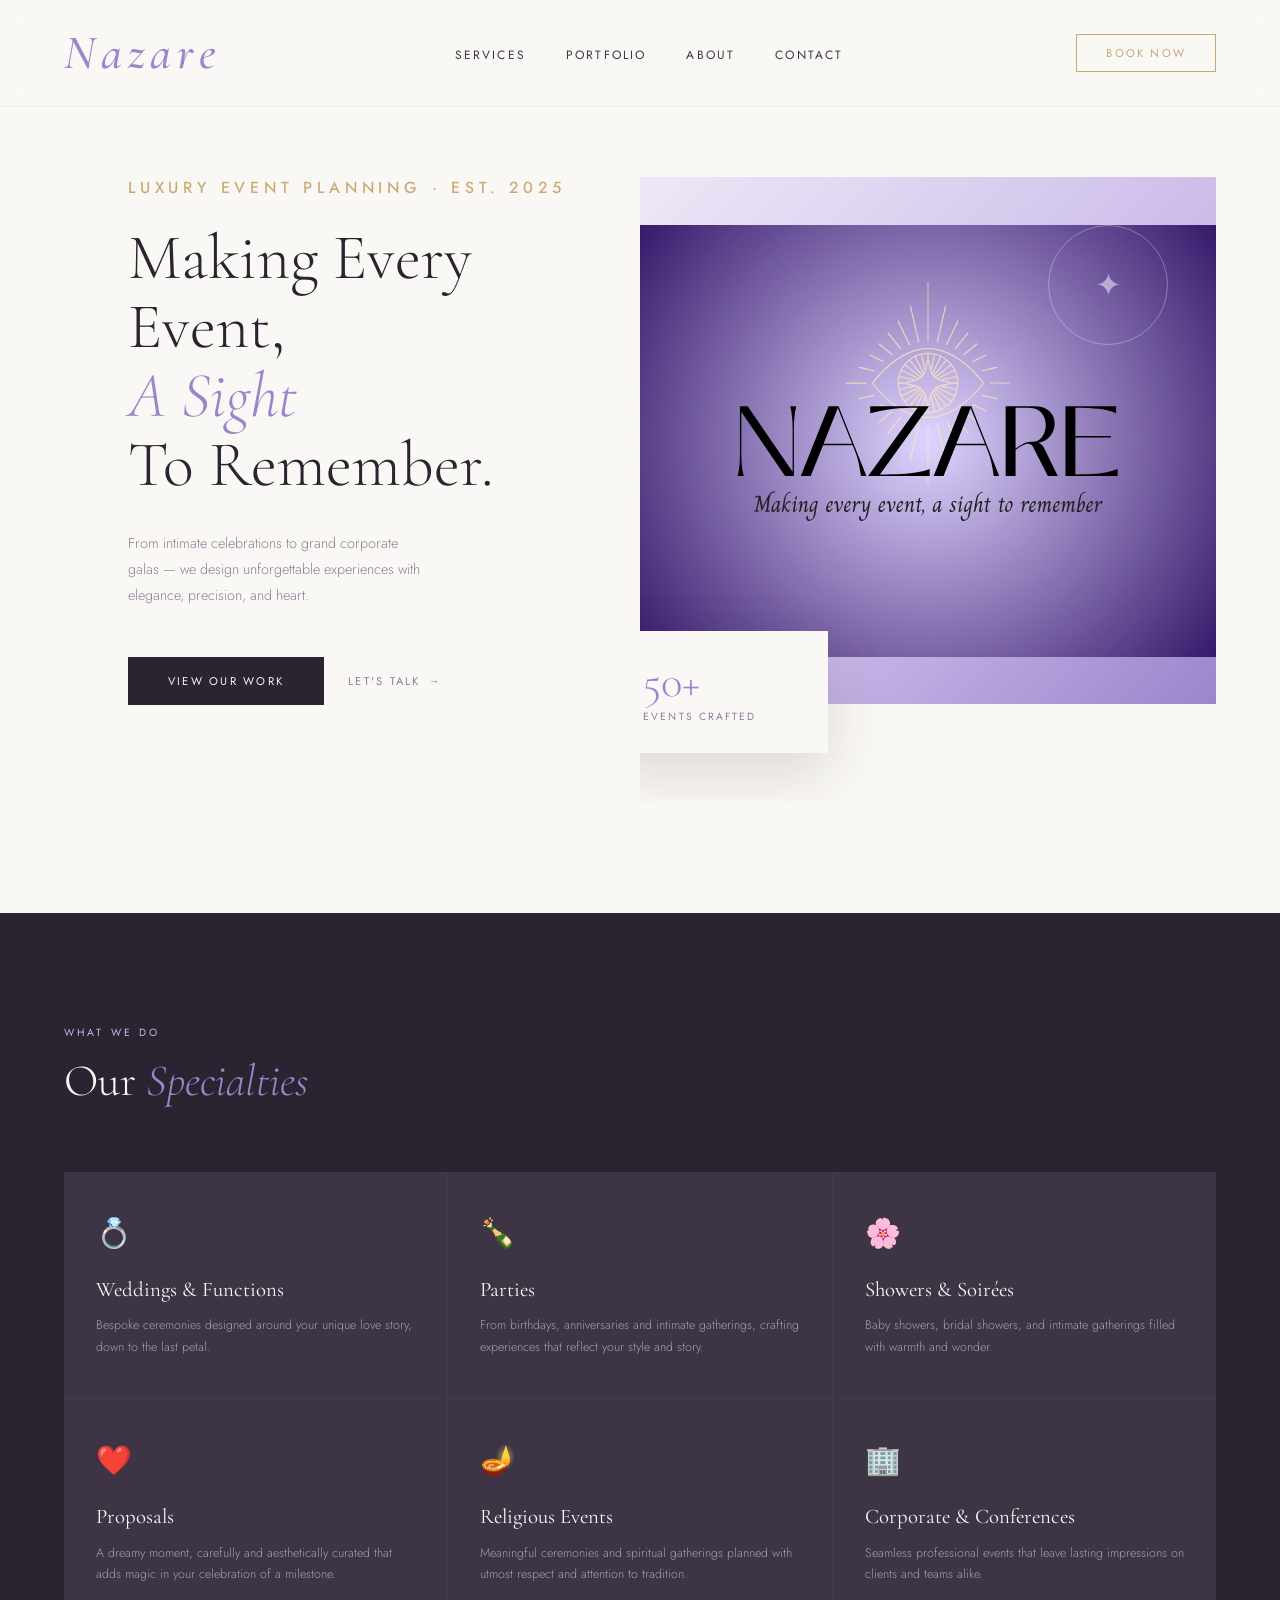
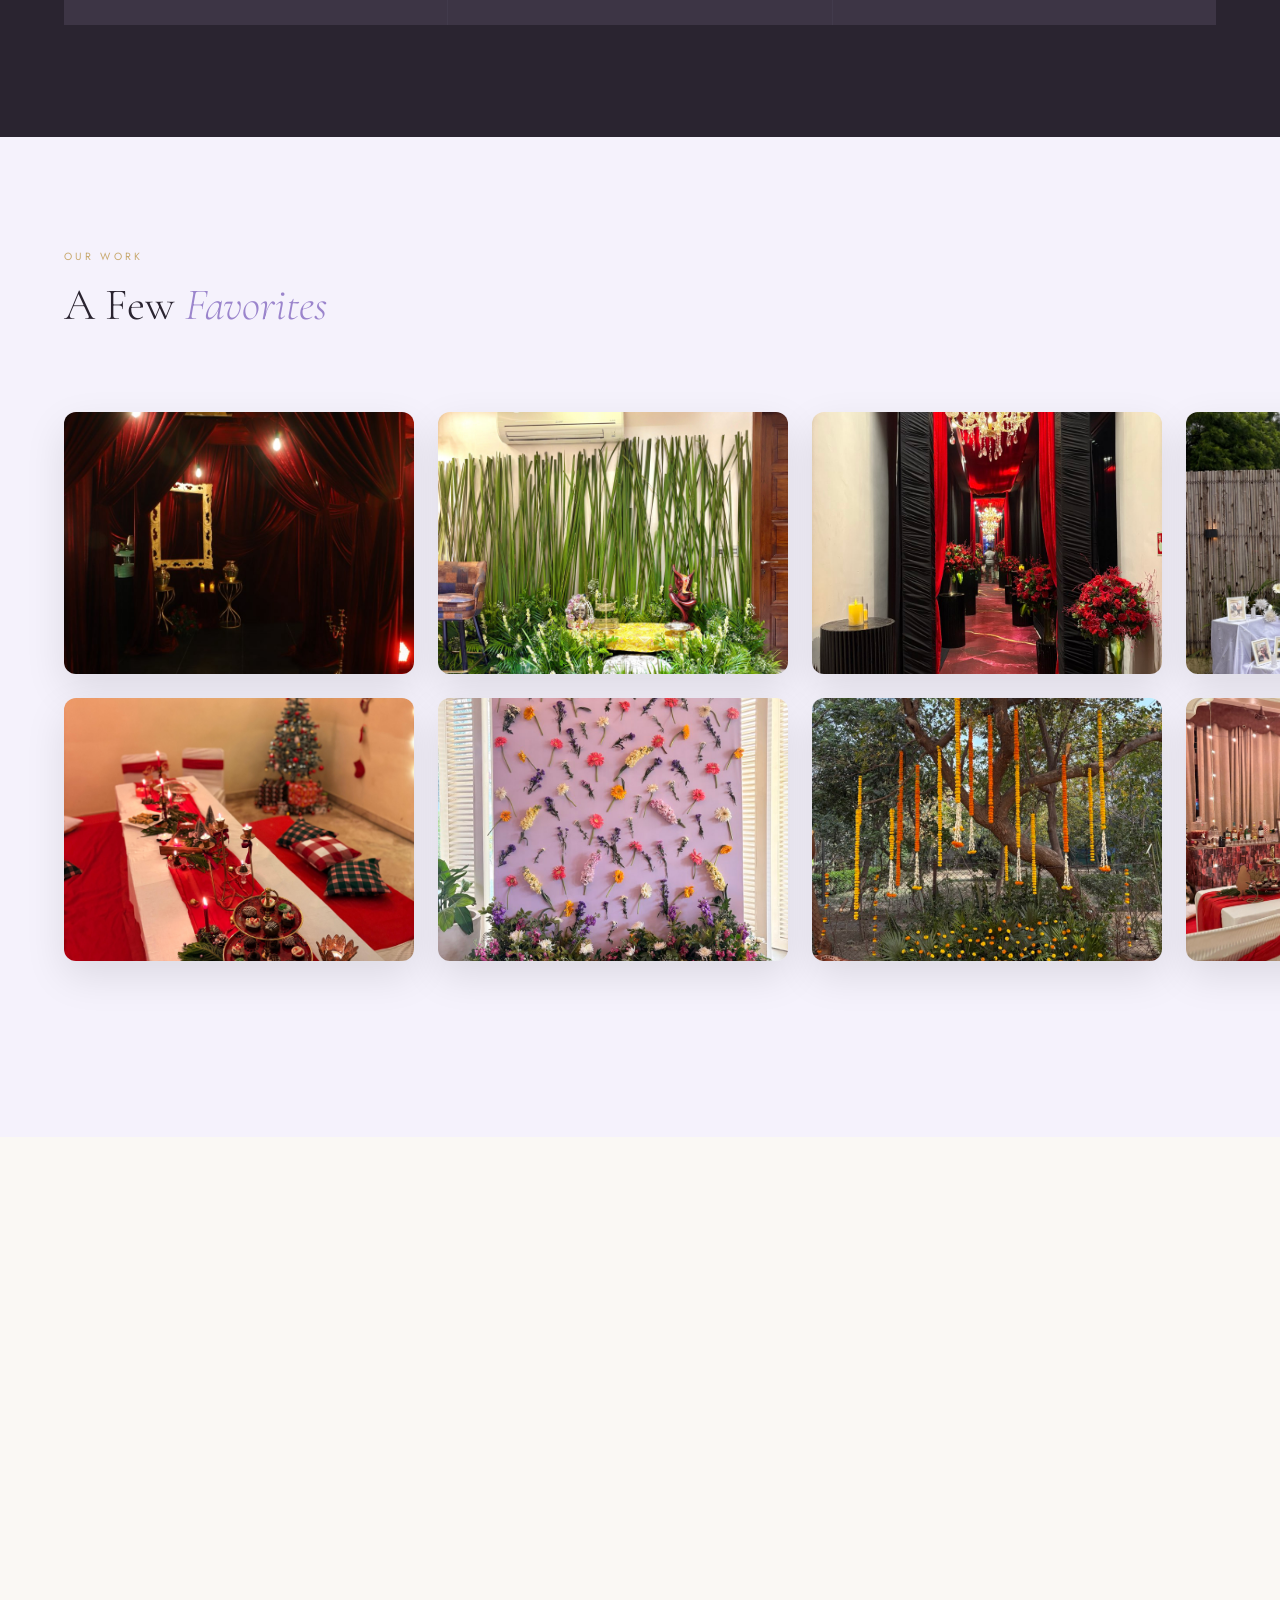
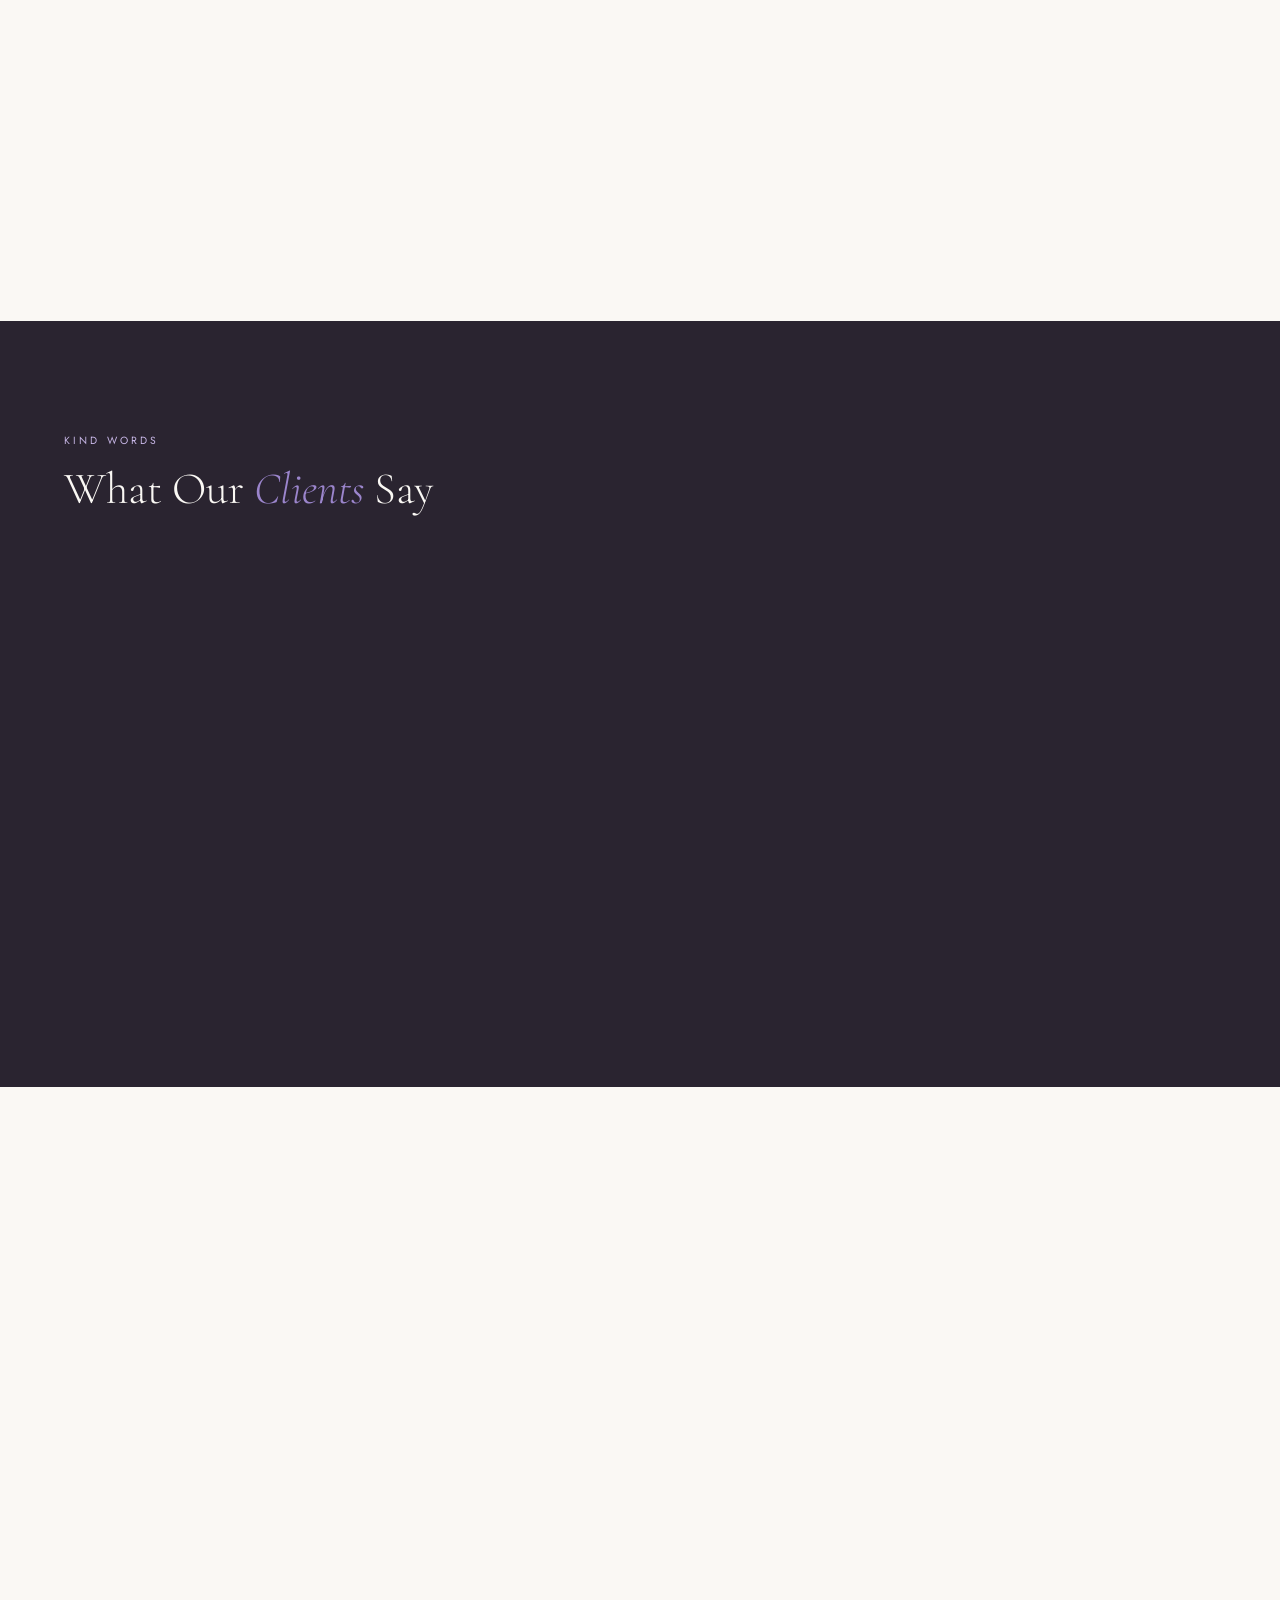
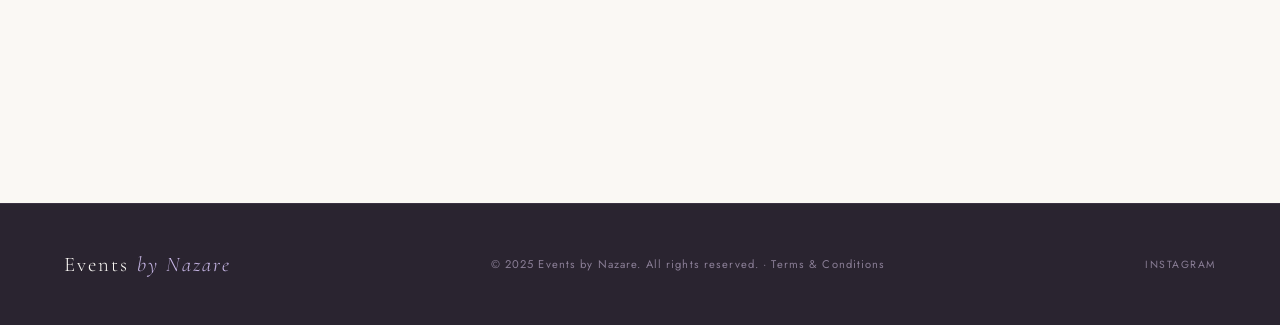
==== commit 10a422d1: "new photos" ====
--- a/index.html
+++ b/index.html
@@ -1,327 +1,357 @@
 <!DOCTYPE html>
 <html lang="en">
+
 <head>
   <meta charset="UTF-8" />
-  <meta name="viewport" content="width=device-width, initial-scale=1.0"/>
+  <meta name="viewport" content="width=device-width, initial-scale=1.0" />
   <title>Nazare</title>
-  <link href="https://fonts.googleapis.com/css2?family=Cormorant+Garamond:ital,wght@0,300;0,400;0,600;1,300;1,400&family=Jost:wght@200;300;400;500&display=swap" rel="stylesheet"/>
-  <link rel="stylesheet" href="style.css"/>
+  <link
+    href="https://fonts.googleapis.com/css2?family=Cormorant+Garamond:ital,wght@0,300;0,400;0,600;1,300;1,400&family=Jost:wght@200;300;400;500&display=swap"
+    rel="stylesheet" />
+  <link rel="stylesheet" href="style.css" />
 </head>
+
 <body>
 
-<!-- ══════════════════════════════════════
+  <!-- ══════════════════════════════════════
      NAV
 ══════════════════════════════════════ -->
-<nav>
-  <a class="nav-logo" href="#home"><span>Nazare</span></a>
-  <ul class="nav-links">
-    <li><a href="#services">Services</a></li>
-    <li><a href="#portfolio">Portfolio</a></li>
-    <li><a href="#about">About</a></li>
-    <li><a href="#contact">Contact</a></li>
-  </ul>
-  <button class="nav-cta" onclick="document.getElementById('contact').scrollIntoView({behavior:'smooth'})">Book Now</button>
-  <button id="burger-btn" aria-label="Toggle menu">&#9776;</button>
-</nav>
-
-<!-- ══════════════════════════════════════
+  <nav>
+    <a class="nav-logo" href="#home"><span>Nazare</span></a>
+    <ul class="nav-links">
+      <li><a href="#services">Services</a></li>
+      <li><a href="#portfolio">Portfolio</a></li>
+      <li><a href="#about">About</a></li>
+      <li><a href="#contact">Contact</a></li>
+    </ul>
+    <button class="nav-cta" onclick="document.getElementById('contact').scrollIntoView({behavior:'smooth'})">Book
+      Now</button>
+    <button id="burger-btn" aria-label="Toggle menu">&#9776;</button>
+  </nav>
+
+  <!-- ══════════════════════════════════════
      HERO
 ══════════════════════════════════════ -->
-<section id="home">
-  <div class="hero-left">
-    <span class="hero-eyebrow fade-up">Luxury Event Planning · Est. 2025</span>
-    <h1 class="hero-title fade-up fade-up-delay-1">
-      Making Every Event,<br/><em>A Sight</em><br/>To Remember.
-    </h1>
-    <p class="hero-sub fade-up fade-up-delay-2">
-      From intimate celebrations to grand corporate galas — we design unforgettable
-      experiences with elegance, precision, and heart.
-    </p>
-    <div class="hero-actions fade-up fade-up-delay-3">
-      <button class="btn-primary" onclick="document.getElementById('portfolio').scrollIntoView({behavior:'smooth'})">View Our Work</button>
-      <button class="btn-ghost"   onclick="document.getElementById('contact').scrollIntoView({behavior:'smooth'})">Let's Talk</button>
-    </div>
-  </div>
-  <div class="hero-right">
-    <div class="hero-image-stack">
-  <img src="resources/Haldi Marigold Decor.svg" alt="Events by Nazare" />
-  <div class="hero-deco"></div>
-</div>
-    <div class="hero-overlay-card">
-      <div class="hero-card-num">50+</div>
-      <div class="hero-card-label">Events Crafted</div>
-    </div>
-  </div>
-</section>
-
-<!-- ══════════════════════════════════════
+  <section id="home">
+    <div class="hero-left">
+      <span class="hero-eyebrow fade-up">Luxury Event Planning · Est. 2025</span>
+      <h1 class="hero-title fade-up fade-up-delay-1">
+        Making Every Event,<br /><em>A Sight</em><br />To Remember.
+      </h1>
+      <p class="hero-sub fade-up fade-up-delay-2">
+        From intimate celebrations to grand corporate galas — we design unforgettable
+        experiences with elegance, precision, and heart.
+      </p>
+      <div class="hero-actions fade-up fade-up-delay-3">
+        <button class="btn-primary"
+          onclick="document.getElementById('portfolio').scrollIntoView({behavior:'smooth'})">View Our Work</button>
+        <button class="btn-ghost" onclick="document.getElementById('contact').scrollIntoView({behavior:'smooth'})">Let's
+          Talk</button>
+      </div>
+    </div>
+    <div class="hero-right">
+      <div class="hero-image-stack">
+        <img src="resources/Haldi Marigold Decor.svg" alt="Events by Nazare" />
+        <div class="hero-deco"></div>
+      </div>
+      <div class="hero-overlay-card">
+        <div class="hero-card-num">50+</div>
+        <div class="hero-card-label">Events Crafted</div>
+      </div>
+    </div>
+  </section>
+
+  <!-- ══════════════════════════════════════
      SERVICES
 ══════════════════════════════════════ -->
-<section id="services">
-  <div class="services-header">
+  <section id="services">
+    <div class="services-header">
+      <div>
+        <span class="section-label">What We Do</span>
+        <h2 class="section-title">Our <em>Specialties</em></h2>
+      </div>
+    </div>
+    <div class="services-grid">
+      <div class="service-card">
+        <span class="service-icon">💍</span>
+        <div class="service-name">Weddings &amp; Functions</div>
+        <p class="service-desc">Bespoke ceremonies designed around your unique love story, down to the last petal.</p>
+      </div>
+      <div class="service-card">
+        <span class="service-icon">🍾</span>
+        <div class="service-name">Parties</div>
+        <p class="service-desc">From birthdays, anniversaries and intimate gatherings, crafting experiences that reflect
+          your style and story.</p>
+      </div>
+      <div class="service-card">
+        <span class="service-icon">🌸</span>
+        <div class="service-name">Showers &amp; Soirées</div>
+        <p class="service-desc">Baby showers, bridal showers, and intimate gatherings filled with warmth and wonder.</p>
+      </div>
+      <div class="service-card">
+        <span class="service-icon">❤️</span>
+        <div class="service-name">Proposals</div>
+        <p class="service-desc">A dreamy moment, carefully and aesthetically curated that adds magic in your celebration
+          of a milestone.</p>
+      </div>
+      <div class="service-card">
+        <span class="service-icon">🪔</span>
+        <div class="service-name">Religious Events</div>
+        <p class="service-desc">Meaningful ceremonies and spiritual gatherings planned with utmost respect and attention
+          to tradition.</p>
+      </div>
+      <div class="service-card">
+        <span class="service-icon">🏢</span>
+        <div class="service-name">Corporate &amp; Conferences</div>
+        <p class="service-desc">Seamless professional events that leave lasting impressions on clients and teams alike.
+        </p>
+
+      </div>
+    </div>
+  </section>
+
+  <!-- ══════════════════════════════════════
+     PORTFOLIO
+══════════════════════════════════════ -->
+  <section id="portfolio">
+    <div class="portfolio-header">
+      <div>
+        <span class="section-label">Our Work</span>
+        <h2 class="section-title">A Few <em>Favorites</em></h2>
+      </div>
+    </div>
+    <div class="active-scroll portfolio-scroll">
+      <!-- Col 1 -->
+      <div class="portfolio-item"><div class="portfolio-bg p1"></div><div class="portfolio-overlay"><div class="portfolio-tag">Diwali Party</div></div></div>
+      <div class="portfolio-item"><div class="portfolio-bg p9"></div><div class="portfolio-overlay"><div class="portfolio-tag">Christmas</div></div></div>
+      
+      <!-- Col 2 -->
+      <div class="portfolio-item"><div class="portfolio-bg p10"></div><div class="portfolio-overlay"><div class="portfolio-tag">Ganesh Chaturthi</div></div></div>
+      <div class="portfolio-item"><div class="portfolio-bg p2"></div><div class="portfolio-overlay"><div class="portfolio-tag">Roka</div></div></div>
+      
+      <!-- Col 3 -->
+      <div class="portfolio-item"><div class="portfolio-bg p3"></div><div class="portfolio-overlay"><div class="portfolio-tag">Cocktail</div></div></div>
+      <div class="portfolio-item"><div class="portfolio-bg p4"></div><div class="portfolio-overlay"><div class="portfolio-tag">Haldi</div></div></div>
+      
+      <!-- Col 4 -->
+      <div class="portfolio-item"><div class="portfolio-bg p11"></div><div class="portfolio-overlay"><div class="portfolio-tag">Proposal</div></div></div>
+      <div class="portfolio-item"><div class="portfolio-bg p12"></div><div class="portfolio-overlay"><div class="portfolio-tag">Christmas</div></div></div>
+      
+      <!-- Col 5 -->
+      <div class="portfolio-item"><div class="portfolio-bg p5"></div><div class="portfolio-overlay"><div class="portfolio-tag">Cocktail</div></div></div>
+      <div class="portfolio-item"><div class="portfolio-bg p13"></div><div class="portfolio-overlay"><div class="portfolio-tag">Housewarming</div></div></div>
+      
+      <!-- Col 6 -->
+      <div class="portfolio-item"><div class="portfolio-bg p14"></div><div class="portfolio-overlay"><div class="portfolio-tag">Diwali Party</div></div></div>
+      <div class="portfolio-item"><div class="portfolio-bg p6"></div><div class="portfolio-overlay"><div class="portfolio-tag">Haldi</div></div></div>
+      
+      <!-- Col 7 -->
+      <div class="portfolio-item"><div class="portfolio-bg p7"></div><div class="portfolio-overlay"><div class="portfolio-tag">Haldi</div></div></div>
+      <div class="portfolio-item"><div class="portfolio-bg p8"></div><div class="portfolio-overlay"><div class="portfolio-tag">roka</div></div></div>
+      
+      <!-- Col 8 -->
+      <div class="portfolio-item"><div class="portfolio-bg p15"></div><div class="portfolio-overlay"><div class="portfolio-tag">Terrace party</div></div></div>
+      <div class="portfolio-item"><div class="portfolio-bg p16"></div><div class="portfolio-overlay"><div class="portfolio-tag">Wedding</div></div></div>
+    </div>
+  </section>
+
+  <!-- ══════════════════════════════════════
+     ABOUT
+══════════════════════════════════════ -->
+  <section id="about">
+    <div class="about-visual">
+      <div class="about-img-main"></div>
+      <div class="about-img-accent"></div>
+      <div class="about-badge">
+        <div class="about-badge-num">7+</div>
+        <div class="about-badge-text">Years of<br />Experience</div>
+      </div>
+    </div>
+    <div class="about-content">
+      <span class="section-label">Our Story</span>
+      <h2 class="section-title">Passion Meets <em>Perfection</em></h2>
+      <p>Events by Nazare was born from a belief that every celebration deserves to feel extraordinary. Founded by <span
+          class="ishita">Ishita Billa</span>, a visionary event designer with an eye for detail and a heart for people,
+        we bring artistry and warmth to every event we touch.</p>
+      <p>From grand corporate conferences to the most intimate bridal showers, our team approaches each event as a
+        one-of-a-kind canvas — blending your vision with our expertise to create something truly unforgettable.</p>
+      <div class="about-stats">
+        <div>
+          <div class="stat-num">50+</div>
+          <div class="stat-label">Events Delivered</div>
+        </div>
+        <div>
+          <div class="stat-num">2+</div>
+          <div class="stat-label">Years of Excellence</div>
+        </div>
+      </div>
+      <button class="btn-primary" onclick="document.getElementById('contact').scrollIntoView({behavior:'smooth'})">Work
+        With Us</button>
+    </div>
+  </section>
+
+  <!-- ══════════════════════════════════════
+     TESTIMONIALS
+══════════════════════════════════════ -->
+  <section id="testimonials">
+    <span class="section-label">Kind Words</span>
+    <h2 class="section-title">What Our <em>Clients</em> Say</h2>
+    <div class="active-scroll testi-scroll">
+      <div class="testi-card">
+        <div class="stars">★★★★★</div>
+        <p class="testi-quote">"Hii Ishita!! Everybody LOVED the decor it turned out sooo beautiful, exactly as you had
+          envisioned 🤍
+          Thank you for all the effort you put in, especially the impromptu ideas you pulled off. It honestly felt like
+          the coziest Christmas celebration ever ✨
+          Thank you so much ❤️ Definitely trusting you with all my decor for future events!"</p>
+        <div class="testi-author">
+          <div class="testi-avatar">S</div>
+          <div>
+            <div class="testi-name">Diksha</div>
+            <div class="testi-event">Christmas · 2025</div>
+          </div>
+        </div>
+      </div>
+      
+      <div class="testi-card">
+        <div class="stars">★★★★★</div>
+        <p class="testi-quote">Hi Ishita... u rocked it... everyone praised the decor..thank u soo much....now u r forever fixed for my diwali parties.. ❤️</p>
+        <div class="testi-author">
+          <div class="testi-avatar">J</div>
+          <div>
+            <div class="testi-name">Esha </div>
+            <div class="testi-event">Diwali Party · 2025</div>
+          </div>
+        </div>
+      </div>
+      
+      <div class="testi-card">
+        <div class="stars">★★★★★</div>
+        <p class="testi-quote">"Absolutely loved you work! The attention to detail, creativity, and flawless execution
+          made the entire event look stunning. Everything was handled so smoothly, and the decor truly elevated the
+          whole experience."</p>
+        <div class="testi-author">
+          <div class="testi-avatar">L</div>
+          <div>
+            <div class="testi-name">Pooja</div>
+            <div class="testi-event">Cocktail Night · 2025</div>
+          </div>
+        </div>
+      </div>
+      
+      <div class="testi-card">
+        <div class="stars">★★★★★</div>
+        <p class="testi-quote">"You brought our vision to life so beautifully! Every little detail was thoughtfully
+          done, and the decor felt straight out of a dream. Super easy to work with and incredibly talented , thank you
+          for making our day so special!"</p>
+        <div class="testi-author">
+          <div class="testi-avatar">L</div>
+          <div>
+            <div class="testi-name">Kanchan</div>
+            <div class="testi-event">Proposal · 2024</div>
+          </div>
+        </div>
+      </div>
+    </div>
+  </section>
+
+  <!-- ══════════════════════════════════════
+     CONTACT
+══════════════════════════════════════ -->
+  <section id="contact">
+    <div class="contact-info">
+      <span class="section-label">Get In Touch</span>
+      <h2 class="section-title">Let's Plan Something <em>Beautiful</em></h2>
+      <p>Ready to bring your event to life? Tell us about your vision and we'll craft a bespoke proposal just for you.
+        We'd love to hear from you.</p>
+      <div class="contact-detail">
+        <div class="contact-item">
+          <span class="contact-icon">📸</span>
+          <div>
+            <div class="contact-item-label">Instagram</div>
+            <div class="contact-item-val"><a href="https://www.instagram.com/eventsby_nazare?igsh=MXFlZXpjMXlodWN2dA=="
+                class="__cf_email__" data-cfemail="c0a8a5acacaf80a5b6a5aeb4b3a2b9aea1baa1b2a5eea3afad">Events by
+                Nazare</a></div>
+          </div>
+        </div>
+        <div class="contact-item">
+          <span class="contact-icon">📞</span>
+          <div>
+            <div class="contact-item-label">Phone/Whatsapp</div>
+            <div class="contact-item-val">+91 8826212400</div>
+          </div>
+        </div>
+        <div class="contact-item">
+          <span class="contact-icon">📍</span>
+          <div>
+            <div class="contact-item-label">Location</div>
+            <div class="contact-item-val">Available Nationwide</div>
+          </div>
+        </div>
+      </div>
+    </div>
     <div>
-      <span class="section-label">What We Do</span>
-      <h2 class="section-title">Our <em>Specialties</em></h2>
-    </div>
-  </div>
-  <div class="services-grid">
-    <div class="service-card">
-      <span class="service-icon">💍</span>
-      <div class="service-name">Weddings &amp; Functions</div>
-      <p class="service-desc">Bespoke ceremonies designed around your unique love story, down to the last petal.</p>
-    </div>
-    <div class="service-card">
-      <span class="service-icon">🍾</span>
-      <div class="service-name">Parties</div>
-      <p class="service-desc">From birthdays, anniversaries and intimate gatherings, crafting experiences that reflect your style and story.</p>
-    </div>
-    <div class="service-card">
-      <span class="service-icon">🌸</span>
-      <div class="service-name">Showers &amp; Soirées</div>
-      <p class="service-desc">Baby showers, bridal showers, and intimate gatherings filled with warmth and wonder.</p>
-    </div>
-    <div class="service-card">
-      <span class="service-icon">❤️</span>
-      <div class="service-name">Proposals</div>
-      <p class="service-desc">A dreamy moment, carefully and aesthetically curated that adds magic in your celebration of a milestone.</p>
-    </div>
-    <div class="service-card">
-      <span class="service-icon">🪔</span>
-      <div class="service-name">Religious Events</div>
-      <p class="service-desc">Meaningful ceremonies and spiritual gatherings planned with utmost respect and attention to tradition.</p>
-    </div>
-    <div class="service-card">
-<span class="service-icon">🏢</span>
-      <div class="service-name">Corporate &amp; Conferences</div>
-      <p class="service-desc">Seamless professional events that leave lasting impressions on clients and teams alike.</p>
-
-    </div>
-  </div>
-</section>
-
-<!-- ══════════════════════════════════════
-     PORTFOLIO
-══════════════════════════════════════ -->
-<section id="portfolio">
-  <div class="portfolio-header">
-    <div>
-      <span class="section-label">Our Work</span>
-      <h2 class="section-title">A Few <em>Favorites</em></h2>
-    </div>
-  </div>
-  <div class="portfolio-grid">
-    <div class="portfolio-item">
-      <div class="portfolio-bg p1"></div>
-      <div class="portfolio-overlay">
-        <div class="portfolio-tag">Diwali Party</div>
-        <div class="portfolio-name"></div>
-      </div>
-    </div>
-    <div class="portfolio-item">
-      <div class="portfolio-bg p2"></div>
-      <div class="portfolio-overlay">
-        <div class="portfolio-tag">Roka</div>
-        <div class="portfolio-name"></div>
-      </div>
-    </div>
-    <div class="portfolio-item">
-      <div class="portfolio-bg p3"></div>
-      <div class="portfolio-overlay">
-        <div class="portfolio-tag">Cocktail</div>
-        <div class="portfolio-name"></div>
-      </div>
-    </div>
-    <div class="portfolio-item">
-      <div class="portfolio-bg p4"></div>
-      <div class="portfolio-overlay">
-        <div class="portfolio-tag">Haldi</div>
-        <div class="portfolio-name"></div>
-      </div>
-    </div>
-    <div class="portfolio-item">
-      <div class="portfolio-bg p5"></div>
-      <div class="portfolio-overlay">
-        <div class="portfolio-tag">Cocktail</div>
-        <div class="portfolio-name"></div>
-      </div>
-    </div>
-    <div class="portfolio-item">
-      <div class="portfolio-bg p6"></div>
-      <div class="portfolio-overlay">
-        <div class="portfolio-tag">Haldi</div>
-        <div class="portfolio-name"></div>
-      </div>
-    </div>
-  </div>
-</section>
-
-<!-- ══════════════════════════════════════
-     ABOUT
-══════════════════════════════════════ -->
-<section id="about">
-  <div class="about-visual">
-    <div class="about-img-main"></div>
-    <div class="about-img-accent"></div>
-    <div class="about-badge">
-      <div class="about-badge-num">7+</div>
-      <div class="about-badge-text">Years of<br/>Experience</div>
-    </div>
-  </div>
-  <div class="about-content">
-    <span class="section-label">Our Story</span>
-    <h2 class="section-title">Passion Meets <em>Perfection</em></h2>
-    <p>Events by Nazare was born from a belief that every celebration deserves to feel extraordinary. Founded by <span class="ishita">Ishita Billa</span>, a visionary event designer with an eye for detail and a heart for people, we bring artistry and warmth to every event we touch.</p>
-    <p>From grand corporate conferences to the most intimate bridal showers, our team approaches each event as a one-of-a-kind canvas — blending your vision with our expertise to create something truly unforgettable.</p>
-    <div class="about-stats">
-      <div><div class="stat-num">50+</div><div class="stat-label">Events Delivered</div></div>
-      <div><div class="stat-num">2+</div><div class="stat-label">Years of Excellence</div></div>
-    </div>
-    <button class="btn-primary" onclick="document.getElementById('contact').scrollIntoView({behavior:'smooth'})">Work With Us</button>
-  </div>
-</section>
-
-<!-- ══════════════════════════════════════
-     TESTIMONIALS
-══════════════════════════════════════ -->
-<section id="testimonials">
-  <span class="section-label">Kind Words</span>
-  <h2 class="section-title">What Our <em>Clients</em> Say</h2>
-  <div class="testi-grid">
-    <div class="testi-card">
-      <div class="stars">★★★★★</div>
-      <p class="testi-quote">"Hi Ishita... u rocked it... everyone praised the decor..thank u soo much....now u r forever fixed for my diwali parties.. ❤️"</p>
-      <div class="testi-author">
-        <div class="testi-avatar">S</div>
-        <div>
-          <div class="testi-name">Esha</div>
-          <div class="testi-event">Christmas · 2025</div>
-        </div>
-      </div>
-    </div>
-    <div class="testi-card">
-      <div class="stars">★★★★★</div>
-      <p class="testi-quote">"Hii Ishita!! Everybody LOVED the decor it turned out sooo beautiful, exactly as you had envisioned 🤍
-Thank you for all the effort you put in, especially the impromptu ideas you pulled off. It honestly felt like the coziest Christmas celebration ever ✨
-Thank you so much ❤️ Definitely trusting you with all my decor for future events!"</p>
-      <div class="testi-author">
-        <div class="testi-avatar">J</div>
-        <div>
-          <div class="testi-name">Diksha </div>
-          <div class="testi-event">Diwali Party · 2025</div>
-        </div>
-      </div>
-    </div>
-    <div class="testi-card">
-      <div class="stars">★★★★★</div>
-      <p class="testi-quote">"Absolutely loved you work! The attention to detail, creativity, and flawless execution made the entire event look stunning. Everything was handled so smoothly, and the decor truly elevated the whole experience."</p>
-      <div class="testi-author">
-        <div class="testi-avatar">L</div>
-        <div>
-          <div class="testi-name">Pooja</div>
-          <div class="testi-event">Cocktail Night · 2025</div>
-        </div>
-      </div>
-    </div>
-    <div class="testi-card">
-      <div class="stars">★★★★★</div>
-      <p class="testi-quote">"You brought our vision to life so beautifully! Every little detail was thoughtfully done, and the decor felt straight out of a dream. Super easy to work with and incredibly talented , thank you for making our day so special!"</p>
-      <div class="testi-author">
-        <div class="testi-avatar">L</div>
-        <div>
-          <div class="testi-name">Kanchan</div>
-          <div class="testi-event">Proposal · 2024</div>
-        </div>
-      </div>
-  </div>
-</section>
-
-<!-- ══════════════════════════════════════
-     CONTACT
-══════════════════════════════════════ -->
-<section id="contact">
-  <div class="contact-info">
-    <span class="section-label">Get In Touch</span>
-    <h2 class="section-title">Let's Plan Something <em>Beautiful</em></h2>
-    <p>Ready to bring your event to life? Tell us about your vision and we'll craft a bespoke proposal just for you. We'd love to hear from you.</p>
-    <div class="contact-detail">
-      <div class="contact-item">
-        <span class="contact-icon">📸</span>
-        <div>
-          <div class="contact-item-label">Instagram</div>
-          <div class="contact-item-val"><a href="https://www.instagram.com/eventsby_nazare?igsh=MXFlZXpjMXlodWN2dA==" class="__cf_email__" data-cfemail="c0a8a5acacaf80a5b6a5aeb4b3a2b9aea1baa1b2a5eea3afad">Events by Nazare</a></div>
-        </div>
-      </div>
-      <div class="contact-item">
-        <span class="contact-icon">📞</span>
-        <div>
-          <div class="contact-item-label">Phone/Whatsapp</div>
-          <div class="contact-item-val">+91 8826212400</div>
-        </div>
-      </div>
-      <div class="contact-item">
-        <span class="contact-icon">📍</span>
-        <div>
-          <div class="contact-item-label">Location</div>
-          <div class="contact-item-val">Available Nationwide</div>
-        </div>
-      </div>
-    </div>
-  </div>
-  <div>
-    <form class="contact-form">
-      <div class="form-row">
+      <form class="contact-form">
+        <div class="form-row">
+          <div class="form-group">
+            <label class="form-label" for="firstname">First Name</label>
+            <input id="firstname" name="First Name" data-field="firstname" class="form-input" type="text"
+              placeholder="Your first name" required />
+          </div>
+          <div class="form-group">
+            <label class="form-label" for="lastname">Last Name</label>
+            <input id="lastname" name="Last Name" class="form-input" type="text" placeholder="Your last name" />
+          </div>
+        </div>
         <div class="form-group">
-          <label class="form-label" for="firstname">First Name</label>
-          <input id="firstname" name="First Name" data-field="firstname" class="form-input" type="text" placeholder="Your first name" required/>
+          <label class="form-label" for="contact-number">Contact Number</label>
+          <input id="contact-number" name="Contact Number" class="form-input" type="tel" placeholder="+91 XXXXX XXXXX"
+            required />
+        </div>
+        <div class="form-row">
+          <div class="form-group">
+            <label class="form-label" for="event-type">Event Type</label>
+            <select id="event-type" name="Event Type" class="form-select">
+              <option value="">Select type...</option>
+              <option>Corporate / Conference</option>
+              <option>Wedding</option>
+              <option>Birthday Party</option>
+              <option>Baby Shower</option>
+              <option>Bridal Shower</option>
+              <option>Sports Activation</option>
+              <option>Other</option>
+            </select>
+          </div>
+          <div class="form-group">
+            <label class="form-label" for="event-date">Event Date</label>
+            <input id="event-date" name="Event Date" class="form-input" type="date" />
+          </div>
         </div>
         <div class="form-group">
-          <label class="form-label" for="lastname">Last Name</label>
-          <input id="lastname" name="Last Name" class="form-input" type="text" placeholder="Your last name"/>
-        </div>
-      </div>
-      <div class="form-group">
-        <label class="form-label" for="contact-number">Contact Number</label>
-        <input id="contact-number" name="Contact Number" class="form-input" type="tel" placeholder="+91 XXXXX XXXXX" required/>
-      </div>
-      <div class="form-row">
-        <div class="form-group">
-          <label class="form-label" for="event-type">Event Type</label>
-          <select id="event-type" name="Event Type" class="form-select">
-            <option value="">Select type...</option>
-            <option>Corporate / Conference</option>
-            <option>Wedding</option>
-            <option>Birthday Party</option>
-            <option>Baby Shower</option>
-            <option>Bridal Shower</option>
-            <option>Sports Activation</option>
-            <option>Other</option>
-          </select>
-        </div>
-        <div class="form-group">
-          <label class="form-label" for="event-date">Event Date</label>
-          <input id="event-date" name="Event Date" class="form-input" type="date"/>
-        </div>
-      </div>
-      <div class="form-group">
-        <label class="form-label" for="message">Tell Us About Your Vision</label>
-        <textarea id="message" name="Message" class="form-textarea" placeholder="Share your dream event details, guest count, venue ideas..."></textarea>
-      </div>
-      <button type="submit" class="btn-submit">Send Inquiry →</button>
-    </form>
-  </div>
-</section>
-
-<!-- ══════════════════════════════════════
+          <label class="form-label" for="message">Tell Us About Your Vision</label>
+          <textarea id="message" name="Message" class="form-textarea"
+            placeholder="Share your dream event details, guest count, venue ideas..."></textarea>
+        </div>
+        <button type="submit" class="btn-submit">Send Inquiry →</button>
+      </form>
+    </div>
+  </section>
+
+  <!-- ══════════════════════════════════════
      FOOTER
 ══════════════════════════════════════ -->
-<footer>
-  <div class="footer-logo">Events <span>by Nazare</span></div>
-  <div class="footer-copy">© 2025 Events by Nazare. All rights reserved. · <a href="terms.html" style="color:var(--text-muted);text-decoration:none;transition:color 0.3s;" onmouseover="this.style.color='var(--lavender)'" onmouseout="this.style.color='var(--text-muted)'">Terms & Conditions</a></div>
-  <div class="footer-social">
-    <a href="https://www.instagram.com/eventsby_nazare">Instagram</a>
-  </div>
-</footer>
-
-<script src="main.js"></script>
+  <footer>
+    <div class="footer-logo">Events <span>by Nazare</span></div>
+    <div class="footer-copy">© 2025 Events by Nazare. All rights reserved. · <a href="terms.html"
+        style="color:var(--text-muted);text-decoration:none;transition:color 0.3s;"
+        onmouseover="this.style.color='var(--lavender)'" onmouseout="this.style.color='var(--text-muted)'">Terms &
+        Conditions</a></div>
+    <div class="footer-social">
+      <a href="https://www.instagram.com/eventsby_nazare">Instagram</a>
+    </div>
+  </footer>
+
+  <script src="main.js"></script>
 </body>
+
 </html>
--- a/style.css
+++ b/style.css
@@ -11,9 +11,17 @@
   --text-muted: #8A7E96;
 }
 
-*, *::before, *::after { margin: 0; padding: 0; box-sizing: border-box; }
-
-html { scroll-behavior: smooth; }
+*,
+*::before,
+*::after {
+  margin: 0;
+  padding: 0;
+  box-sizing: border-box;
+}
+
+html {
+  scroll-behavior: smooth;
+}
 
 body {
   font-family: 'Jost', sans-serif;
@@ -24,14 +32,21 @@
 
 /* ── NAV ── */
 nav {
-  position: fixed; top: 0; left: 0; right: 0; z-index: 100;
-  display: flex; align-items: center; justify-content: space-between;
+  position: fixed;
+  top: 0;
+  left: 0;
+  right: 0;
+  z-index: 100;
+  display: flex;
+  align-items: center;
+  justify-content: space-between;
   padding: 1.5rem 4rem;
-  background: rgba(250,248,244,0.85);
+  background: rgba(250, 248, 244, 0.85);
   backdrop-filter: blur(12px);
-  border-bottom: 1px solid rgba(201,184,232,0.2);
+  border-bottom: 1px solid rgba(201, 184, 232, 0.2);
   transition: all 0.4s ease;
 }
+
 .nav-logo {
   font-family: 'Cormorant Garamond', serif;
   font-size: 3rem;
@@ -40,69 +55,156 @@
   color: var(--charcoal);
   text-decoration: none;
 }
-.nav-logo span { color: var(--lavender-deep); font-style: italic; }
-.nav-links { display: flex; gap: 2.5rem; list-style: none; }
+
+.nav-logo span {
+  color: var(--lavender-deep);
+  font-style: italic;
+}
+
+.nav-links {
+  display: flex;
+  gap: 2.5rem;
+  list-style: none;
+}
+
 .nav-links a {
-  font-size: 0.75rem; letter-spacing: 0.18em; text-transform: uppercase;
-  color: var(--charcoal-soft); text-decoration: none; font-weight: 400;
+  font-size: 0.75rem;
+  letter-spacing: 0.18em;
+  text-transform: uppercase;
+  color: var(--charcoal-soft);
+  text-decoration: none;
+  font-weight: 400;
   transition: color 0.3s;
 }
-.nav-links a:hover { color: var(--lavender-deep); }
+
+.nav-links a:hover {
+  color: var(--lavender-deep);
+}
+
 .nav-cta {
-  font-size: 0.7rem; letter-spacing: 0.2em; text-transform: uppercase;
-  padding: 0.65rem 1.8rem; border: 1px solid var(--gold);
-  color: var(--gold); background: transparent; cursor: pointer;
-  transition: all 0.3s; font-family: 'Jost', sans-serif; font-weight: 400;
-}
-.nav-cta:hover { background: var(--gold); color: var(--cream); }
+  font-size: 0.7rem;
+  letter-spacing: 0.2em;
+  text-transform: uppercase;
+  padding: 0.65rem 1.8rem;
+  border: 1px solid var(--gold);
+  color: var(--gold);
+  background: transparent;
+  cursor: pointer;
+  transition: all 0.3s;
+  font-family: 'Jost', sans-serif;
+  font-weight: 400;
+}
+
+.nav-cta:hover {
+  background: var(--gold);
+  color: var(--cream);
+}
 
 /* ── HERO ── */
 #home {
   min-height: 100vh;
-  display: grid; grid-template-columns: 1fr 1fr;
+  display: grid;
+  grid-template-columns: 1fr 1fr;
   padding-top: 80px;
-  position: relative; overflow: hidden;
-}
+  position: relative;
+  overflow: hidden;
+}
+
 .hero-left {
-  display: flex; flex-direction: column; justify-content: center;
+  display: flex;
+  flex-direction: column;
+  justify-content: center;
   padding: 6rem 3rem 6rem 4rem;
-  position: relative; z-index: 2;
-}
+  position: relative;
+  z-index: 2;
+}
+
 .hero-eyebrow {
-  font-size: 1rem; letter-spacing: 0.3em; text-transform: uppercase;
-  color: var(--gold); margin-bottom: 1.5rem; font-weight: 450;
-}
+  font-size: 1rem;
+  letter-spacing: 0.3em;
+  text-transform: uppercase;
+  color: var(--gold);
+  margin-bottom: 1.5rem;
+  font-weight: 450;
+}
+
 .hero-title {
   font-family: 'Cormorant Garamond', serif;
   font-size: clamp(3.5rem, 5vw, 5.5rem);
-  font-weight: 300; line-height: 1.08;
-  color: var(--charcoal); margin-bottom: 2rem;
-}
-.hero-title em { color: var(--lavender-deep); font-style: italic; }
+  font-weight: 300;
+  line-height: 1.08;
+  color: var(--charcoal);
+  margin-bottom: 2rem;
+}
+
+.hero-title em {
+  color: var(--lavender-deep);
+  font-style: italic;
+}
+
 .hero-sub {
-  font-size: 0.9rem; line-height: 1.8; color: var(--text-muted);
-  max-width: 38ch; margin-bottom: 3rem; font-weight: 300;
-}
-.hero-actions { display: flex; gap: 1.5rem; align-items: center; }
+  font-size: 0.9rem;
+  line-height: 1.8;
+  color: var(--text-muted);
+  max-width: 38ch;
+  margin-bottom: 3rem;
+  font-weight: 300;
+}
+
+.hero-actions {
+  display: flex;
+  gap: 1.5rem;
+  align-items: center;
+}
+
 .btn-primary {
-  font-size: 0.7rem; letter-spacing: 0.2em; text-transform: uppercase;
-  padding: 1rem 2.5rem; background: var(--charcoal); color: var(--cream);
-  border: none; cursor: pointer; font-family: 'Jost', sans-serif;
+  font-size: 0.7rem;
+  letter-spacing: 0.2em;
+  text-transform: uppercase;
+  padding: 1rem 2.5rem;
+  background: var(--charcoal);
+  color: var(--cream);
+  border: none;
+  cursor: pointer;
+  font-family: 'Jost', sans-serif;
   transition: all 0.3s;
 }
-.btn-primary:hover { background: var(--lavender-deep); }
+
+.btn-primary:hover {
+  background: var(--lavender-deep);
+}
+
 .btn-ghost {
-  font-size: 0.7rem; letter-spacing: 0.2em; text-transform: uppercase;
-  color: var(--text-muted); background: none; border: none; cursor: pointer;
-  font-family: 'Jost', sans-serif; transition: color 0.3s;
-  display: flex; align-items: center; gap: 0.5rem;
-}
-.btn-ghost:hover { color: var(--charcoal); }
-.btn-ghost::after { content: '→'; }
-
-.hero-right { position: relative; overflow: hidden; }
+  font-size: 0.7rem;
+  letter-spacing: 0.2em;
+  text-transform: uppercase;
+  color: var(--text-muted);
+  background: none;
+  border: none;
+  cursor: pointer;
+  font-family: 'Jost', sans-serif;
+  transition: color 0.3s;
+  display: flex;
+  align-items: center;
+  gap: 0.5rem;
+}
+
+.btn-ghost:hover {
+  color: var(--charcoal);
+}
+
+.btn-ghost::after {
+  content: '→';
+}
+
+.hero-right {
+  position: relative;
+  overflow: hidden;
+}
+
 .hero-image-stack {
-  position: absolute; inset:13.5% 0;
+  position: absolute;
+  inset: 13.5% 0;
   background: linear-gradient(135deg, var(--lavender-light) 0%, var(--lavender) 60%, var(--lavender-deep) 100%);
   display: flex;
   align-items: center;
@@ -116,315 +218,776 @@
   object-fit: contain;
   object-position: center;
 }
+
 .hero-image-stack::before {
   content: '';
-  position: absolute; inset: 0;
+  position: absolute;
+  inset: 0;
   background: url(":image/svg+xml,%3Csvg width='60' height='60' viewBox='0 0 60 60' xmlns='http://www.w3.org/2000/svg'%3E%3Cg fill='none' fill-rule='evenodd'%3E%3Cg fill='%23ffffff' fill-opacity='0.08'%3E%3Cpath d='M36 34v-4h-2v4h-4v2h4v4h2v-4h4v-2h-4zm0-30V0h-2v4h-4v2h4v4h2V6h4V4h-4zM6 34v-4H4v4H0v2h4v4h2v-4h4v-2H6zM6 4V0H4v4H0v2h4v4h2V6h4V4H6z'/%3E%3C/g%3E%3C/g%3E%3C/svg%3E");
 }
+
 .hero-overlay-card {
-  position: absolute; bottom: 3rem; left: -2rem;
-  background: var(--cream); padding: 1.8rem 2.2rem;
-  box-shadow: 0 20px 60px rgba(42,36,48,0.15);
+  position: absolute;
+  bottom: 3rem;
+  left: -2rem;
+  background: var(--cream);
+  padding: 1.8rem 2.2rem;
+  box-shadow: 0 20px 60px rgba(42, 36, 48, 0.15);
   min-width: 220px;
 }
+
 .hero-card-num {
-  font-family: 'Cormorant Garamond', serif; font-size: 2.8rem;
-  font-weight: 300; color: var(--lavender-deep); line-height: 1;
-}
+  font-family: 'Cormorant Garamond', serif;
+  font-size: 2.8rem;
+  font-weight: 300;
+  color: var(--lavender-deep);
+  line-height: 1;
+}
+
 .hero-card-label {
-  font-size: 0.65rem; letter-spacing: 0.2em; text-transform: uppercase;
-  color: var(--text-muted); margin-top: 0.3rem;
-}
+  font-size: 0.65rem;
+  letter-spacing: 0.2em;
+  text-transform: uppercase;
+  color: var(--text-muted);
+  margin-top: 0.3rem;
+}
+
 .hero-deco {
-  position: absolute; top: 3rem; right: 3rem;
-  width: 120px; height: 120px;
-  border: 1px solid rgba(255,255,255,0.3); border-radius: 50%;
-  display: flex; align-items: center; justify-content: center;
-}
-.hero-deco::after { content: '✦'; font-size: 2rem; color: rgba(255,255,255,0.5); }
+  position: absolute;
+  top: 3rem;
+  right: 3rem;
+  width: 120px;
+  height: 120px;
+  border: 1px solid rgba(255, 255, 255, 0.3);
+  border-radius: 50%;
+  display: flex;
+  align-items: center;
+  justify-content: center;
+}
+
+.hero-deco::after {
+  content: '✦';
+  font-size: 2rem;
+  color: rgba(255, 255, 255, 0.5);
+}
 
 /* ── SECTION COMMON ── */
-section { padding: 7rem 4rem; }
+section {
+  padding: 7rem 4rem;
+}
+
 .section-label {
-  font-size: 0.65rem; letter-spacing: 0.3em; text-transform: uppercase;
-  color: var(--gold); margin-bottom: 1rem; display: block;
-}
+  font-size: 0.65rem;
+  letter-spacing: 0.3em;
+  text-transform: uppercase;
+  color: var(--gold);
+  margin-bottom: 1rem;
+  display: block;
+}
+
 .section-title {
   font-family: 'Cormorant Garamond', serif;
   font-size: clamp(2.2rem, 3.5vw, 3.5rem);
-  font-weight: 300; line-height: 1.15; color: var(--charcoal);
-}
-.section-title em { color: var(--lavender-deep); font-style: italic; }
+  font-weight: 300;
+  line-height: 1.15;
+  color: var(--charcoal);
+}
+
+.section-title em {
+  color: var(--lavender-deep);
+  font-style: italic;
+}
 
 /* ── SERVICES ── */
-#services { background: var(--charcoal); color: var(--cream); }
-#services .section-label { color: var(--lavender); }
-#services .section-title { color: var(--cream); }
+#services {
+  background: var(--charcoal);
+  color: var(--cream);
+}
+
+#services .section-label {
+  color: var(--lavender);
+}
+
+#services .section-title {
+  color: var(--cream);
+}
+
 .services-header {
-  display: flex; justify-content: space-between; align-items: flex-end;
+  display: flex;
+  justify-content: space-between;
+  align-items: flex-end;
   margin-bottom: 4rem;
 }
+
 .services-grid {
-  display: grid; grid-template-columns: repeat(3, 1fr); gap: 1px;
-  background: rgba(201,184,232,0.15);
-}
+  display: grid;
+  grid-template-columns: repeat(3, 1fr);
+  gap: 1px;
+  background: rgba(201, 184, 232, 0.15);
+}
+
 .service-card {
   background: var(--charcoal-soft);
   padding: 2.5rem 2rem;
   transition: background 0.4s, transform 0.3s;
   cursor: default;
-  position: relative; overflow: hidden;
-}
-.service-card:hover { background: var(--lavender-deep); transform: translateY(-4px); }
-.service-icon { font-size: 1.8rem; margin-bottom: 1.5rem; display: block; }
+  position: relative;
+  overflow: hidden;
+}
+
+.service-card:hover {
+  background: var(--lavender-deep);
+  transform: translateY(-4px);
+}
+
+.service-icon {
+  font-size: 1.8rem;
+  margin-bottom: 1.5rem;
+  display: block;
+}
+
 .service-name {
   font-family: 'Cormorant Garamond', serif;
-  font-size: 1.3rem; font-weight: 400; color: var(--cream);
-  margin-bottom: 0.8rem; line-height: 1.2;
-}
+  font-size: 1.3rem;
+  font-weight: 400;
+  color: var(--cream);
+  margin-bottom: 0.8rem;
+  line-height: 1.2;
+}
+
 .service-desc {
-  font-size: 0.78rem; line-height: 1.7;
-  color: rgba(250,248,244,0.55); font-weight: 300;
+  font-size: 0.78rem;
+  line-height: 1.7;
+  color: rgba(250, 248, 244, 0.55);
+  font-weight: 300;
 }
 
 /* ── PORTFOLIO ── */
-#portfolio { background: var(--lavender-mist); }
+#portfolio {
+  background: var(--lavender-mist);
+}
+
 .portfolio-header {
-  display: flex; justify-content: space-between; align-items: flex-end;
+  display: flex;
+  justify-content: space-between;
+  align-items: flex-end;
   margin-bottom: 3rem;
 }
-.filter-tabs { display: flex; gap: 0.5rem; flex-wrap: wrap; }
+
+.filter-tabs {
+  display: flex;
+  gap: 0.5rem;
+  flex-wrap: wrap;
+}
+
 .filter-tab {
-  font-size: 0.65rem; letter-spacing: 0.15em; text-transform: uppercase;
-  padding: 0.5rem 1.2rem; border: 1px solid var(--lavender);
-  background: transparent; cursor: pointer; color: var(--text-muted);
-  font-family: 'Jost', sans-serif; transition: all 0.25s;
-}
+  font-size: 0.65rem;
+  letter-spacing: 0.15em;
+  text-transform: uppercase;
+  padding: 0.5rem 1.2rem;
+  border: 1px solid var(--lavender);
+  background: transparent;
+  cursor: pointer;
+  color: var(--text-muted);
+  font-family: 'Jost', sans-serif;
+  transition: all 0.25s;
+}
+
 .filter-tab.active,
 .filter-tab:hover {
   background: var(--lavender-deep);
   border-color: var(--lavender-deep);
   color: white;
 }
-.portfolio-grid {
+
+/* Active Scroll Layouts */
+.active-scroll {
   display: grid;
-  grid-template-columns: repeat(3, 1fr);
+  grid-auto-flow: column;
+  overflow-x: auto;
   gap: 1.5rem;
-}
+  padding: 1rem 0 3rem 0;
+  scrollbar-width: none;
+  -ms-overflow-style: none;
+  scroll-behavior: auto;
+}
+.active-scroll::-webkit-scrollbar { display: none; }
+
+.portfolio-scroll {
+  grid-template-rows: repeat(2, 1fr);
+  width: 100vw; margin-left: calc(-50vw + 50%); padding: 2rem 5vw 4rem;
+}
+
 .portfolio-item {
   position: relative; overflow: hidden; cursor: pointer;
-  aspect-ratio: 4/3;
-}
-.portfolio-item:first-child { grid-column: span 2; aspect-ratio: 16/9; }
-.portfolio-bg { width: 100%; height: 100%; transition: transform 0.6s ease; }
-.portfolio-item:hover .portfolio-bg { transform: scale(1.05); }
+  aspect-ratio: 4/3; width: 350px; flex-shrink: 0;
+  border-radius: 12px; box-shadow: 0 15px 40px rgba(0,0,0,0.1);
+  transition: transform 0.4s;
+}
+.portfolio-item:hover { transform: translateY(-5px); }
+/* .blank CSS modifiers removed — placeholders now use default CSS backgrounds for p9-p16 */
+
+.portfolio-bg {
+  width: 100%;
+  height: 100%;
+  transition: transform 0.6s ease;
+}
+
+.portfolio-item:hover .portfolio-bg {
+  transform: scale(1.05);
+}
+
 .portfolio-overlay {
-  position: absolute; inset: 0;
-  background: linear-gradient(to top, rgba(42,36,48,0.85) 0%, transparent 50%);
-  display: flex; flex-direction: column; justify-content: flex-end;
+  position: absolute;
+  inset: 0;
+  background: linear-gradient(to top, rgba(42, 36, 48, 0.85) 0%, transparent 50%);
+  display: flex;
+  flex-direction: column;
+  justify-content: flex-end;
   padding: 2rem;
-  opacity: 0; transition: opacity 0.4s;
-}
-.portfolio-item:hover .portfolio-overlay { opacity: 1; }
+  opacity: 0;
+  transition: opacity 0.4s;
+}
+
+.portfolio-item:hover .portfolio-overlay {
+  opacity: 1;
+}
+
 .portfolio-tag {
-  font-size: 0.6rem; letter-spacing: 0.2em; text-transform: uppercase;
-  color: var(--lavender); margin-bottom: 0.4rem;
-}
+  font-size: 0.6rem;
+  letter-spacing: 0.2em;
+  text-transform: uppercase;
+  color: var(--lavender);
+  margin-bottom: 0.4rem;
+}
+
 .portfolio-name {
   font-family: 'Cormorant Garamond', serif;
-  font-size: 1.4rem; font-weight: 300; color: white;
+  font-size: 1.4rem;
+  font-weight: 300;
+  color: white;
 }
 
 /* Portfolio card images */
-.p1 { background: url('resources/IMG_9028_Original.JPG') no-repeat center/cover; }
-.p2 { background: url('resources/IMG_8596_Original.JPG') no-repeat center/cover; }
-.p3 { background: url('resources/IMG_8053_Original.JPG') no-repeat center/cover; }
-.p4 { background: url('resources/IMG_4693.jpg') no-repeat center/cover; }
-.p5 { background: url('resources/IMG_7968_Original.JPG') no-repeat center/cover; }
-.p6 { background: url('resources/IMG_4707.jpg') no-repeat center/cover; }
+.p1 {
+  background: url('resources/IMG_9028_Original_min.jpg') no-repeat center/cover;
+}
+
+.p2 {
+  background: url('resources/IMG_8596_Original_min.jpg') no-repeat center/cover;
+}
+
+.p3 {
+  background: url('resources/IMG_8053_Original_min.jpg') no-repeat center/cover;
+}
+
+.p4 {
+  background: url('resources/IMG_4693_min.jpg') no-repeat center/cover;
+}
+
+.p5 {
+  background: url('resources/IMG_7968_Original_min.jpg') no-repeat center/cover;
+}
+
+.p6 {
+  background: url('resources/IMG_4707_min.jpg') no-repeat center/cover;
+}
+
+.p7 { background: url('resources/1.jpeg') no-repeat center/cover; }
+.p8 { background: url('resources/2.jpeg') no-repeat center/cover; }
+.p9 { background: url('resources/3.jpeg') no-repeat center/cover; }
+.p10 { background: url('resources/4.jpeg') no-repeat center/cover; }
+.p11 { background: url('resources/5.jpeg') no-repeat center/cover; }
+.p12 { background: url('resources/6.jpeg') no-repeat center/cover; }
+.p13 { background: url('resources/7.jpeg') no-repeat center/cover; }
+.p14 { background: url('resources/8.jpeg') no-repeat center/cover; }
+.p15 { background: url('resources/9.jpeg') no-repeat center/cover; }
+.p16 { background: url('resources/10.jpeg') no-repeat center/cover; }
 
 /* ── ABOUT ── */
 #about {
-  display: grid; grid-template-columns: 1fr 1fr; gap: 6rem;
+  display: grid;
+  grid-template-columns: 1fr 1fr;
+  gap: 6rem;
   align-items: center;
 }
-.about-visual { position: relative; height: 560px; }
+
+.about-visual {
+  position: relative;
+  height: 560px;
+}
+
 .about-img-main {
-  position: absolute; top: 0; left: 4rem; right: 7rem; bottom: 4rem;
+  position: absolute;
+  top: 0;
+  left: 4rem;
+  right: 7rem;
+  bottom: 4rem;
   background: url('resources/WhatsApp Image 2026-03-18 at 16.10.37.jpeg') no-repeat center/cover;
 }
+
 .about-img-accent {
-  position: absolute; bottom: 0; right: 0; width: 40%; height: 50%;
+  position: absolute;
+  bottom: 0;
+  right: 0;
+  width: 40%;
+  height: 50%;
   background: url('resources/WhatsApp Image 2026-03-18 at 16.10.37 (1).jpeg') no-repeat center/cover;
   border: 8px solid var(--cream);
 }
+
 .about-badge {
-  position: absolute; top: 2rem; right: 2rem;
-  width: 100px; height: 100px; border-radius: 50%;
+  position: absolute;
+  top: 2rem;
+  right: 2rem;
+  width: 100px;
+  height: 100px;
+  border-radius: 50%;
   background: var(--charcoal);
-  display: flex; flex-direction: column; align-items: center; justify-content: center;
+  display: flex;
+  flex-direction: column;
+  align-items: center;
+  justify-content: center;
   color: var(--cream);
 }
+
 .about-badge-num {
-  font-family: 'Cormorant Garamond', serif; font-size: 1.8rem; line-height: 1;
-}
-.about-badge-text { font-size: 0.45rem; letter-spacing: 0.15em; text-transform: uppercase; }
-.about-content { padding-right: 2rem; }
+  font-family: 'Cormorant Garamond', serif;
+  font-size: 1.8rem;
+  line-height: 1;
+}
+
+.about-badge-text {
+  font-size: 0.45rem;
+  letter-spacing: 0.15em;
+  text-transform: uppercase;
+}
+
+.about-content {
+  padding-right: 2rem;
+}
+
 .about-content p {
-  font-size: 0.9rem; line-height: 1.9; color: var(--text-muted);
-  font-weight: 300; margin-bottom: 1.5rem;
-}
-.about-stats { display: grid; grid-template-columns: 1fr 1fr; gap: 2rem; margin: 2.5rem 0; }
+  font-size: 0.9rem;
+  line-height: 1.9;
+  color: var(--text-muted);
+  font-weight: 300;
+  margin-bottom: 1.5rem;
+}
+
+.about-stats {
+  display: grid;
+  grid-template-columns: 1fr 1fr;
+  gap: 2rem;
+  margin: 2.5rem 0;
+}
+
 .stat-num {
-  font-family: 'Cormorant Garamond', serif; font-size: 2.5rem;
-  font-weight: 300; color: var(--lavender-deep);
-}
-.stat-label { font-size: 0.7rem; letter-spacing: 0.15em; text-transform: uppercase; color: var(--text-muted); }
+  font-family: 'Cormorant Garamond', serif;
+  font-size: 2.5rem;
+  font-weight: 300;
+  color: var(--lavender-deep);
+}
+
+.stat-label {
+  font-size: 0.7rem;
+  letter-spacing: 0.15em;
+  text-transform: uppercase;
+  color: var(--text-muted);
+}
 
 /* ── TESTIMONIALS ── */
-#testimonials { background: var(--charcoal); }
-#testimonials .section-title { color: var(--cream); }
-#testimonials .section-label { color: var(--lavender); }
-.testi-grid { display: grid; grid-template-columns: repeat(3, 1fr); gap: 2rem; margin-top: 3.5rem; }
+#testimonials {
+  background: var(--charcoal);
+}
+
+#testimonials .section-title {
+  color: var(--cream);
+}
+
+#testimonials .section-label {
+  color: var(--lavender);
+}
+
+.testi-scroll {
+  grid-template-rows: 1fr;
+  width: 100vw; margin-left: calc(-50vw + 50%); padding: 2rem 5vw 3rem;
+  gap: 2rem;
+}
 .testi-card {
+  width: 400px; flex-shrink: 0;
   background: var(--charcoal-soft);
   padding: 2.5rem;
   border-top: 2px solid var(--lavender-deep);
   transition: transform 0.3s;
 }
-.testi-card:hover { transform: translateY(-6px); }
+.testi-card.blank { 
+  cursor: default; 
+  display: flex; 
+  align-items: center; 
+  justify-content: center;
+  opacity: 0.5;
+}
+.testi-card.blank:hover { transform: none; }
+.testi-card.blank::after {
+  content: 'More stories coming soon...';
+  font-family: 'Cormorant Garamond', serif;
+  color: var(--lavender);
+  font-style: italic;
+  font-size: 1.1rem;
+}
+.testi-card.blank * { display: none; }
+
+.testi-card:hover {
+  transform: translateY(-6px);
+}
+
 .testi-quote {
-  font-family: 'Cormorant Garamond', serif; font-size: 1.05rem;
-  line-height: 1.7; color: rgba(250,248,244,0.85); font-style: italic;
-  margin-bottom: 1.5rem; font-weight: 300;
-}
-.testi-author { display: flex; align-items: center; gap: 1rem; }
+  font-family: 'Cormorant Garamond', serif;
+  font-size: 1.05rem;
+  line-height: 1.7;
+  color: rgba(250, 248, 244, 0.85);
+  font-style: italic;
+  margin-bottom: 1.5rem;
+  font-weight: 300;
+}
+
+.testi-author {
+  display: flex;
+  align-items: center;
+  gap: 1rem;
+}
+
 .testi-avatar {
-  width: 40px; height: 40px; border-radius: 50%;
-  background: var(--lavender-deep); flex-shrink: 0;
-  display: flex; align-items: center; justify-content: center;
-  font-family: 'Cormorant Garamond', serif; color: white; font-size: 1rem;
-}
-.testi-name { font-size: 0.8rem; color: var(--cream); font-weight: 400; }
-.testi-event { font-size: 0.65rem; color: var(--lavender); letter-spacing: 0.1em; text-transform: uppercase; }
-.stars { color: var(--gold); font-size: 0.75rem; margin-bottom: 1rem; }
+  width: 40px;
+  height: 40px;
+  border-radius: 50%;
+  background: var(--lavender-deep);
+  flex-shrink: 0;
+  display: flex;
+  align-items: center;
+  justify-content: center;
+  font-family: 'Cormorant Garamond', serif;
+  color: white;
+  font-size: 1rem;
+}
+
+.testi-name {
+  font-size: 0.8rem;
+  color: var(--cream);
+  font-weight: 400;
+}
+
+.testi-event {
+  font-size: 0.65rem;
+  color: var(--lavender);
+  letter-spacing: 0.1em;
+  text-transform: uppercase;
+}
+
+.stars {
+  color: var(--gold);
+  font-size: 0.75rem;
+  margin-bottom: 1rem;
+}
 
 /* ── CONTACT ── */
-#contact { display: grid; grid-template-columns: 1fr 1fr; gap: 6rem; }
-.contact-info { padding-right: 2rem; }
+#contact {
+  display: grid;
+  grid-template-columns: 1fr 1fr;
+  gap: 6rem;
+}
+
+.contact-info {
+  padding-right: 2rem;
+}
+
 .contact-info p {
-  font-size: 0.9rem; line-height: 1.9; color: var(--text-muted);
-  font-weight: 300; margin: 1.5rem 0 2.5rem;
-}
-.contact-detail { display: flex; flex-direction: column; gap: 1.2rem; }
-.contact-item { display: flex; gap: 1rem; align-items: flex-start; }
-.contact-icon { font-size: 1rem; margin-top: 0.1rem; }
+  font-size: 0.9rem;
+  line-height: 1.9;
+  color: var(--text-muted);
+  font-weight: 300;
+  margin: 1.5rem 0 2.5rem;
+}
+
+.contact-detail {
+  display: flex;
+  flex-direction: column;
+  gap: 1.2rem;
+}
+
+.contact-item {
+  display: flex;
+  gap: 1rem;
+  align-items: flex-start;
+}
+
+.contact-icon {
+  font-size: 1rem;
+  margin-top: 0.1rem;
+}
+
 .contact-item-label {
-  font-size: 0.6rem; letter-spacing: 0.2em; text-transform: uppercase;
-  color: var(--gold); margin-bottom: 0.2rem;
-}
-.contact-item-val { font-size: 0.85rem; color: var(--charcoal); }
-.contact-form { display: flex; flex-direction: column; gap: 1.2rem; }
-.form-row { display: grid; grid-template-columns: 1fr 1fr; gap: 1rem; }
-.form-group { display: flex; flex-direction: column; gap: 0.4rem; }
+  font-size: 0.6rem;
+  letter-spacing: 0.2em;
+  text-transform: uppercase;
+  color: var(--gold);
+  margin-bottom: 0.2rem;
+}
+
+.contact-item-val {
+  font-size: 0.85rem;
+  color: var(--charcoal);
+}
+
+.contact-form {
+  display: flex;
+  flex-direction: column;
+  gap: 1.2rem;
+}
+
+.form-row {
+  display: grid;
+  grid-template-columns: 1fr 1fr;
+  gap: 1rem;
+}
+
+.form-group {
+  display: flex;
+  flex-direction: column;
+  gap: 0.4rem;
+}
+
 .form-label {
-  font-size: 0.6rem; letter-spacing: 0.2em; text-transform: uppercase;
+  font-size: 0.6rem;
+  letter-spacing: 0.2em;
+  text-transform: uppercase;
   color: var(--text-muted);
 }
-.form-input, .form-select, .form-textarea {
-  font-family: 'Jost', sans-serif; font-size: 0.85rem; font-weight: 300;
+
+.form-input,
+.form-select,
+.form-textarea {
+  font-family: 'Jost', sans-serif;
+  font-size: 0.85rem;
+  font-weight: 300;
   padding: 0.9rem 1.1rem;
-  border: 1px solid var(--lavender); background: var(--lavender-mist);
-  color: var(--charcoal); outline: none; transition: border 0.3s;
+  border: 1px solid var(--lavender);
+  background: var(--lavender-mist);
+  color: var(--charcoal);
+  outline: none;
+  transition: border 0.3s;
   width: 100%;
 }
-.form-input:focus, .form-select:focus, .form-textarea:focus {
+
+.form-input:focus,
+.form-select:focus,
+.form-textarea:focus {
   border-color: var(--lavender-deep);
 }
-.form-textarea { resize: vertical; min-height: 120px; }
+
+.form-textarea {
+  resize: vertical;
+  min-height: 120px;
+}
+
 .btn-submit {
-  font-size: 0.7rem; letter-spacing: 0.2em; text-transform: uppercase;
-  padding: 1.1rem; background: var(--lavender-deep); color: white;
-  border: none; cursor: pointer; font-family: 'Jost', sans-serif;
-  transition: background 0.3s; margin-top: 0.5rem;
-}
-.btn-submit:hover { background: var(--charcoal); }
+  font-size: 0.7rem;
+  letter-spacing: 0.2em;
+  text-transform: uppercase;
+  padding: 1.1rem;
+  background: var(--lavender-deep);
+  color: white;
+  border: none;
+  cursor: pointer;
+  font-family: 'Jost', sans-serif;
+  transition: background 0.3s;
+  margin-top: 0.5rem;
+}
+
+.btn-submit:hover {
+  background: var(--charcoal);
+}
 
 /* ── FOOTER ── */
 footer {
-  background: var(--charcoal); color: var(--cream);
+  background: var(--charcoal);
+  color: var(--cream);
   padding: 3rem 4rem;
-  display: flex; justify-content: space-between; align-items: center;
-  border-top: 1px solid rgba(201,184,232,0.1);
-}
+  display: flex;
+  justify-content: space-between;
+  align-items: center;
+  border-top: 1px solid rgba(201, 184, 232, 0.1);
+}
+
 .footer-logo {
-  font-family: 'Cormorant Garamond', serif; font-size: 1.3rem;
-  font-weight: 300; letter-spacing: 0.1em;
-}
-.footer-logo span { color: var(--lavender); font-style: italic; }
-.footer-copy { font-size: 0.7rem; color: var(--text-muted); letter-spacing: 0.1em; }
-.footer-social { display: flex; gap: 1.5rem; }
+  font-family: 'Cormorant Garamond', serif;
+  font-size: 1.3rem;
+  font-weight: 300;
+  letter-spacing: 0.1em;
+}
+
+.footer-logo span {
+  color: var(--lavender);
+  font-style: italic;
+}
+
+.footer-copy {
+  font-size: 0.7rem;
+  color: var(--text-muted);
+  letter-spacing: 0.1em;
+}
+
+.footer-social {
+  display: flex;
+  gap: 1.5rem;
+}
+
 .footer-social a {
-  font-size: 0.65rem; letter-spacing: 0.15em; text-transform: uppercase;
-  color: var(--text-muted); text-decoration: none; transition: color 0.3s;
-}
-.footer-social a:hover { color: var(--lavender); }
+  font-size: 0.65rem;
+  letter-spacing: 0.15em;
+  text-transform: uppercase;
+  color: var(--text-muted);
+  text-decoration: none;
+  transition: color 0.3s;
+}
+
+.footer-social a:hover {
+  color: var(--lavender);
+}
 
 /* ── ANIMATIONS ── */
 @keyframes fadeUp {
-  from { opacity: 0; transform: translateY(30px); }
-  to   { opacity: 1; transform: translateY(0); }
-}
-.fade-up { animation: fadeUp 0.9s ease forwards; }
-.fade-up-delay-1 { animation-delay: 0.15s; opacity: 0; animation-fill-mode: forwards; }
-.fade-up-delay-2 { animation-delay: 0.30s; opacity: 0; animation-fill-mode: forwards; }
-.fade-up-delay-3 { animation-delay: 0.45s; opacity: 0; animation-fill-mode: forwards; }
+  from {
+    opacity: 0;
+    transform: translateY(30px);
+  }
+
+  to {
+    opacity: 1;
+    transform: translateY(0);
+  }
+}
+
+.fade-up {
+  animation: fadeUp 0.9s ease forwards;
+}
+
+.fade-up-delay-1 {
+  animation-delay: 0.15s;
+  opacity: 0;
+  animation-fill-mode: forwards;
+}
+
+.fade-up-delay-2 {
+  animation-delay: 0.30s;
+  opacity: 0;
+  animation-fill-mode: forwards;
+}
+
+.fade-up-delay-3 {
+  animation-delay: 0.45s;
+  opacity: 0;
+  animation-fill-mode: forwards;
+}
 
 /* revealed by JS IntersectionObserver */
-.revealed { opacity: 1 !important; transform: translateY(0) !important; }
+.revealed {
+  opacity: 1 !important;
+  transform: translateY(0) !important;
+}
 
 /* ── MOBILE HAMBURGER (injected by JS) ── */
 #burger-btn {
   display: none;
-  background: none; border: none; font-size: 1.5rem;
-  color: var(--charcoal); cursor: pointer; padding: 0.2rem 0.5rem;
+  background: none;
+  border: none;
+  font-size: 1.5rem;
+  color: var(--charcoal);
+  cursor: pointer;
+  padding: 0.2rem 0.5rem;
 }
 
 /* ── RESPONSIVE ── */
 @media (max-width: 768px) {
-  nav { padding: 1.2rem 1.5rem; }
-  #burger-btn { display: block; 
-  transition-property: all;}
+  nav {
+    padding: 1.2rem 1.5rem;
+  }
+
+  #burger-btn {
+    display: block;
+    transition-property: all;
+  }
+
   .nav-links {
     display: none;
-    flex-direction: column; gap: 1.2rem;
-    position: absolute; top: 100%; left: 0; right: 0;
-    background: rgba(250,248,244,0.97); backdrop-filter: blur(12px);
+    flex-direction: column;
+    gap: 1.2rem;
+    position: absolute;
+    top: 100%;
+    left: 0;
+    right: 0;
+    background: rgba(250, 248, 244, 0.97);
+    backdrop-filter: blur(12px);
     padding: 1.5rem 2rem;
-    border-bottom: 1px solid rgba(201,184,232,0.2);
-  }
-  .nav-links.open { display: flex; }
-  .nav-cta { display: none; }
-
-  #home { grid-template-columns: 1fr; }
-  .hero-right { display: none; }
-  .hero-left { padding: 5rem 1.5rem 3rem; }
-
-  .services-grid { grid-template-columns: 1fr 1fr; }
-
-  .portfolio-grid { grid-template-columns: 1fr; }
-  .portfolio-item:first-child { grid-column: span 1; aspect-ratio: 4/3; }
-
-  #about { grid-template-columns: 1fr; gap: 3rem; padding: 4rem 1.5rem; }
-  .about-visual { height: 300px; }
-
-  .testi-grid { grid-template-columns: 1fr; }
-
-  #contact { grid-template-columns: 1fr; padding: 4rem 1.5rem; }
-  .form-row { grid-template-columns: 1fr; }
-
-  section { padding: 4rem 1.5rem; }
-  footer { flex-direction: column; gap: 1rem; text-align: center; padding: 2rem 1.5rem; }
+    border-bottom: 1px solid rgba(201, 184, 232, 0.2);
+  }
+
+  .nav-links.open {
+    display: flex;
+  }
+
+  .nav-cta {
+    display: none;
+  }
+
+  #home {
+    grid-template-columns: 1fr;
+  }
+
+  .hero-right {
+    display: none;
+  }
+
+  .hero-left {
+    padding: 5rem 1.5rem 3rem;
+  }
+
+  .services-grid {
+    grid-template-columns: 1fr 1fr;
+  }
+
+  .portfolio-item, .testi-card { width: 85vw; }
+
+  #about {
+    grid-template-columns: 1fr;
+    gap: 3rem;
+    padding: 4rem 1.5rem;
+  }
+
+  .about-visual {
+    height: 300px;
+  }
+
+  #contact {
+    grid-template-columns: 1fr;
+    padding: 4rem 1.5rem;
+  }
+
+  .form-row {
+    grid-template-columns: 1fr;
+  }
+
+  section {
+    padding: 4rem 1.5rem;
+  }
+
+  footer {
+    flex-direction: column;
+    gap: 1rem;
+    text-align: center;
+    padding: 2rem 1.5rem;
+  }
 }
 
 .ishita {
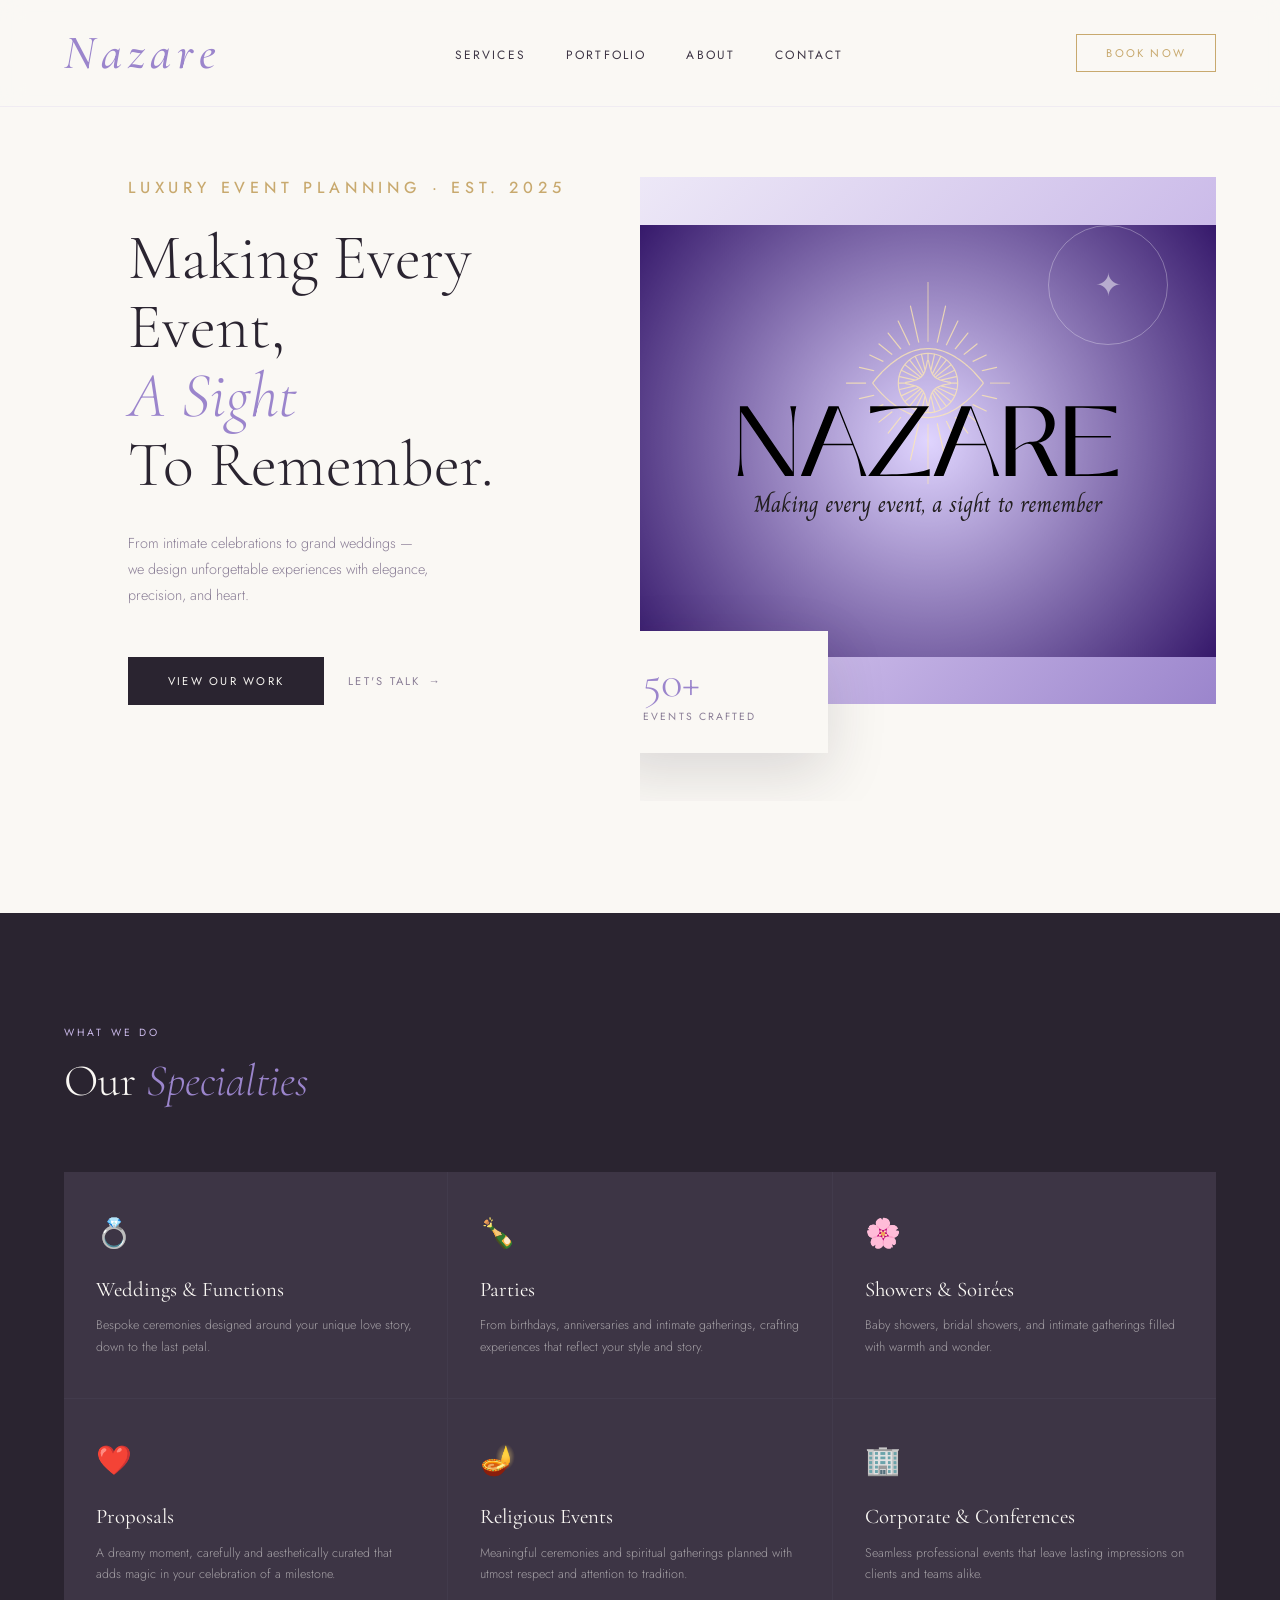
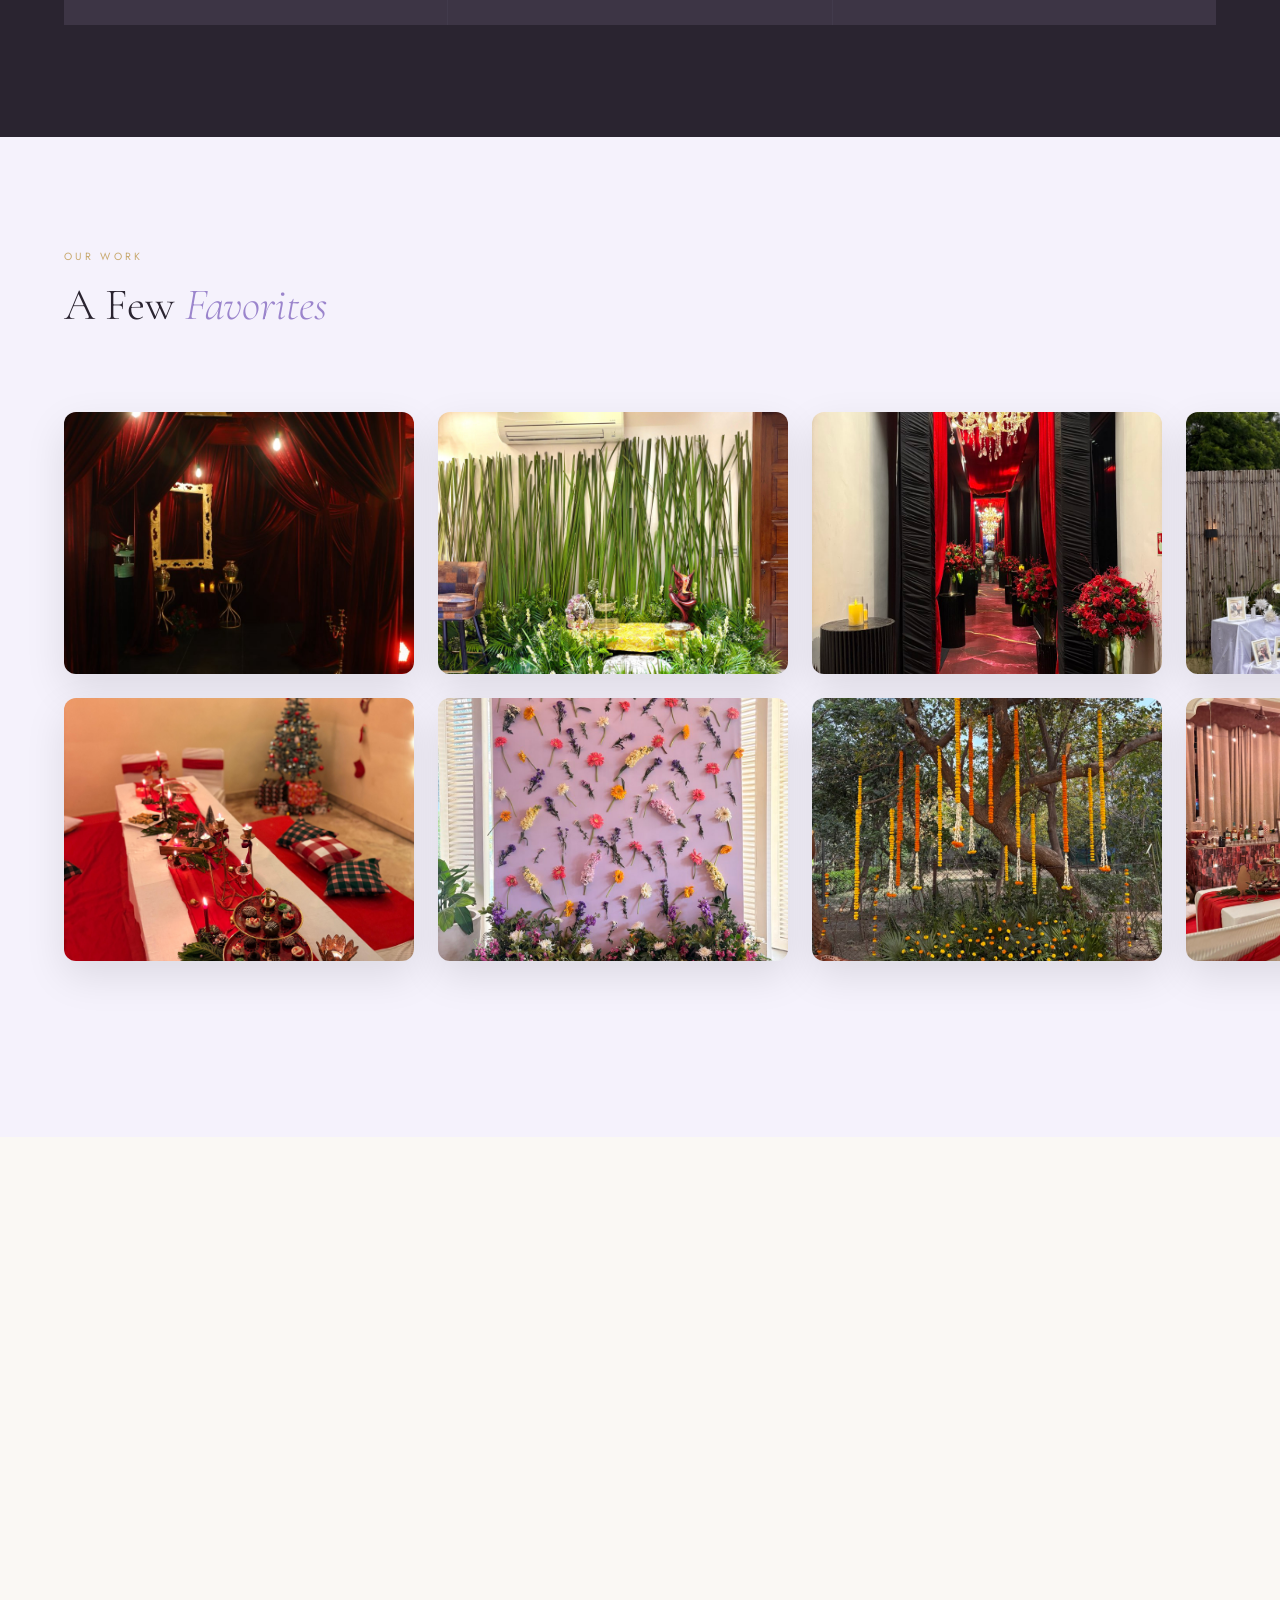
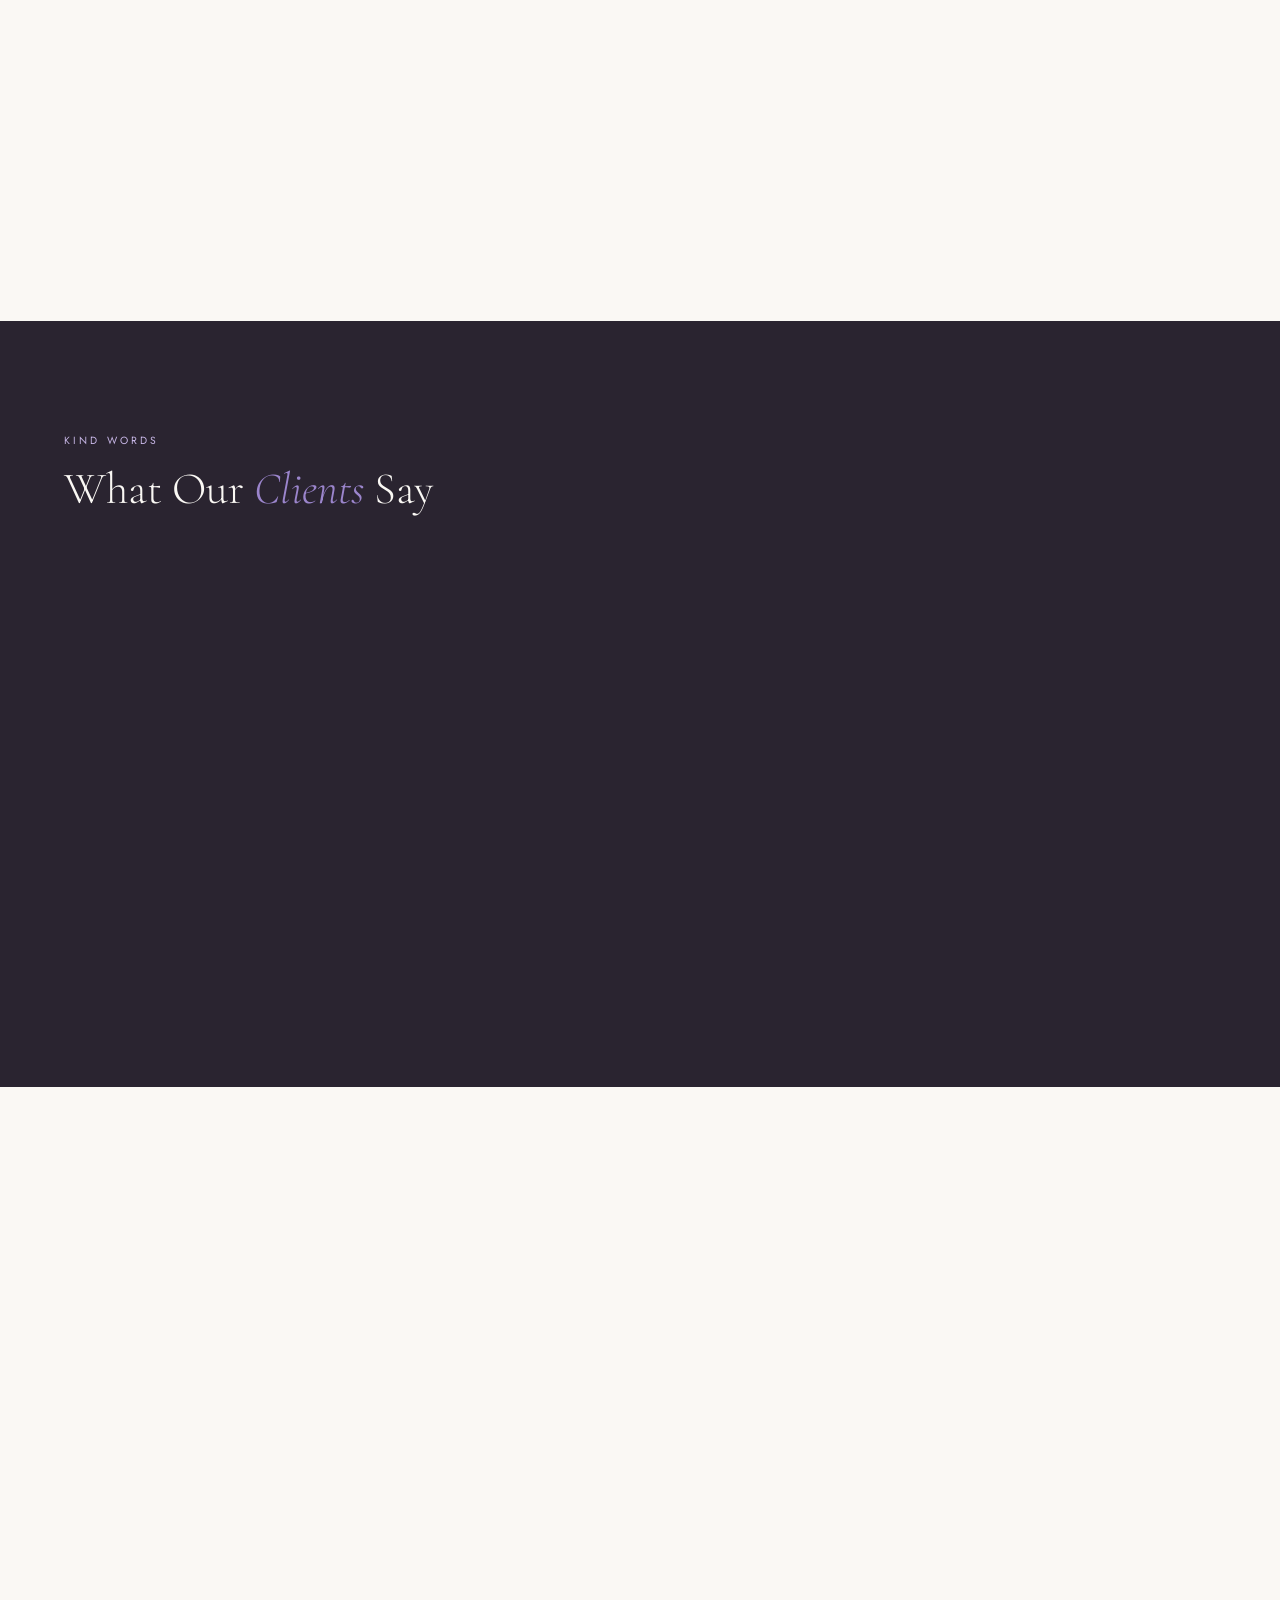
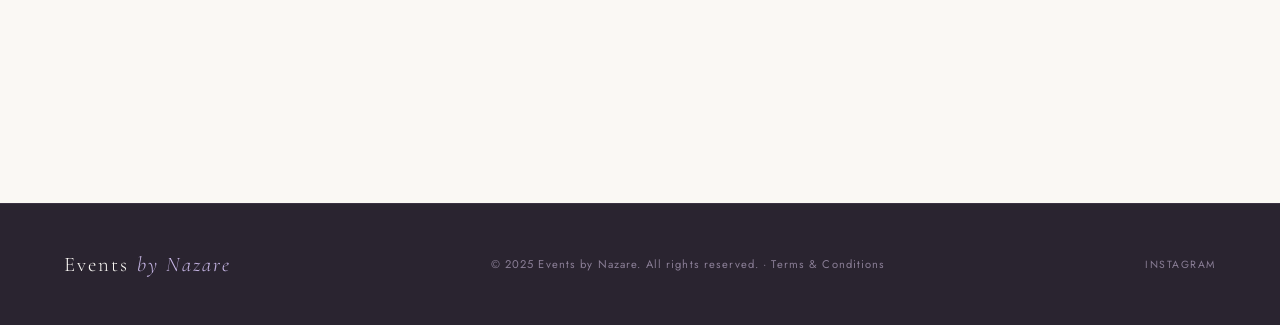
==== commit f69e0488: "Update testimonials and event descriptions in HTML" ====
--- a/index.html
+++ b/index.html
@@ -39,7 +39,7 @@
         Making Every Event,<br /><em>A Sight</em><br />To Remember.
       </h1>
       <p class="hero-sub fade-up fade-up-delay-2">
-        From intimate celebrations to grand corporate galas — we design unforgettable
+        From intimate celebrations to grand weddings — we design unforgettable
         experiences with elegance, precision, and heart.
       </p>
       <div class="hero-actions fade-up fade-up-delay-3">
@@ -173,7 +173,7 @@
       <p>Events by Nazare was born from a belief that every celebration deserves to feel extraordinary. Founded by <span
           class="ishita">Ishita Billa</span>, a visionary event designer with an eye for detail and a heart for people,
         we bring artistry and warmth to every event we touch.</p>
-      <p>From grand corporate conferences to the most intimate bridal showers, our team approaches each event as a
+      <p>From grand weddings to the most intimate showers, our team approaches each event as a
         one-of-a-kind canvas — blending your vision with our expertise to create something truly unforgettable.</p>
       <div class="about-stats">
         <div>
@@ -199,16 +199,14 @@
     <div class="active-scroll testi-scroll">
       <div class="testi-card">
         <div class="stars">★★★★★</div>
-        <p class="testi-quote">"Hii Ishita!! Everybody LOVED the decor it turned out sooo beautiful, exactly as you had
-          envisioned 🤍
-          Thank you for all the effort you put in, especially the impromptu ideas you pulled off. It honestly felt like
-          the coziest Christmas celebration ever ✨
-          Thank you so much ❤️ Definitely trusting you with all my decor for future events!"</p>
+        <p class="testi-quote">"Absolutely loved you work! The attention to detail, creativity, and flawless execution
+          made the entire event look stunning. Everything was handled so smoothly, and the decor truly elevated the
+          whole experience."</p>
         <div class="testi-author">
-          <div class="testi-avatar">S</div>
-          <div>
-            <div class="testi-name">Diksha</div>
-            <div class="testi-event">Christmas · 2025</div>
+          <div class="testi-avatar">P</div>
+          <div>
+            <div class="testi-name">Pooja</div>
+            <div class="testi-event">Cocktail Night · 2025</div>
           </div>
         </div>
       </div>
@@ -217,9 +215,9 @@
         <div class="stars">★★★★★</div>
         <p class="testi-quote">Hi Ishita... u rocked it... everyone praised the decor..thank u soo much....now u r forever fixed for my diwali parties.. ❤️</p>
         <div class="testi-author">
-          <div class="testi-avatar">J</div>
-          <div>
-            <div class="testi-name">Esha </div>
+          <div class="testi-avatar">E</div>
+          <div>
+            <div class="testi-name">Diksha</div>
             <div class="testi-event">Diwali Party · 2025</div>
           </div>
         </div>
@@ -227,14 +225,12 @@
       
       <div class="testi-card">
         <div class="stars">★★★★★</div>
-        <p class="testi-quote">"Absolutely loved you work! The attention to detail, creativity, and flawless execution
-          made the entire event look stunning. Everything was handled so smoothly, and the decor truly elevated the
-          whole experience."</p>
+        <p class="testi-quote">"Hii Ishita!! Everybody LOVED the decor it turned out sooo beautiful, exactly as you had envisioned 🤍 Thank you for all the effort you put in, especially the impromptu ideas you pulled off. It honestly felt like the coziest Christmas celebration ever ✨ Thank you so much ❤️ Definitely trusting you with all my decor for future events!"</p>
         <div class="testi-author">
-          <div class="testi-avatar">L</div>
-          <div>
-            <div class="testi-name">Pooja</div>
-            <div class="testi-event">Cocktail Night · 2025</div>
+          <div class="testi-avatar">E</div>
+          <div>
+            <div class="testi-name">Esha</div>
+            <div class="testi-event">Christmas · 2025</div>
           </div>
         </div>
       </div>
@@ -245,7 +241,7 @@
           done, and the decor felt straight out of a dream. Super easy to work with and incredibly talented , thank you
           for making our day so special!"</p>
         <div class="testi-author">
-          <div class="testi-avatar">L</div>
+          <div class="testi-avatar">K</div>
           <div>
             <div class="testi-name">Kanchan</div>
             <div class="testi-event">Proposal · 2024</div>
@@ -315,10 +311,10 @@
               <option value="">Select type...</option>
               <option>Corporate / Conference</option>
               <option>Wedding</option>
-              <option>Birthday Party</option>
+              <option>Birthday / Party</option>
               <option>Baby Shower</option>
               <option>Bridal Shower</option>
-              <option>Sports Activation</option>
+              <option>Religious Event</option>
               <option>Other</option>
             </select>
           </div>
@@ -354,4 +350,4 @@
   <script src="main.js"></script>
 </body>
 
-</html>+</html>
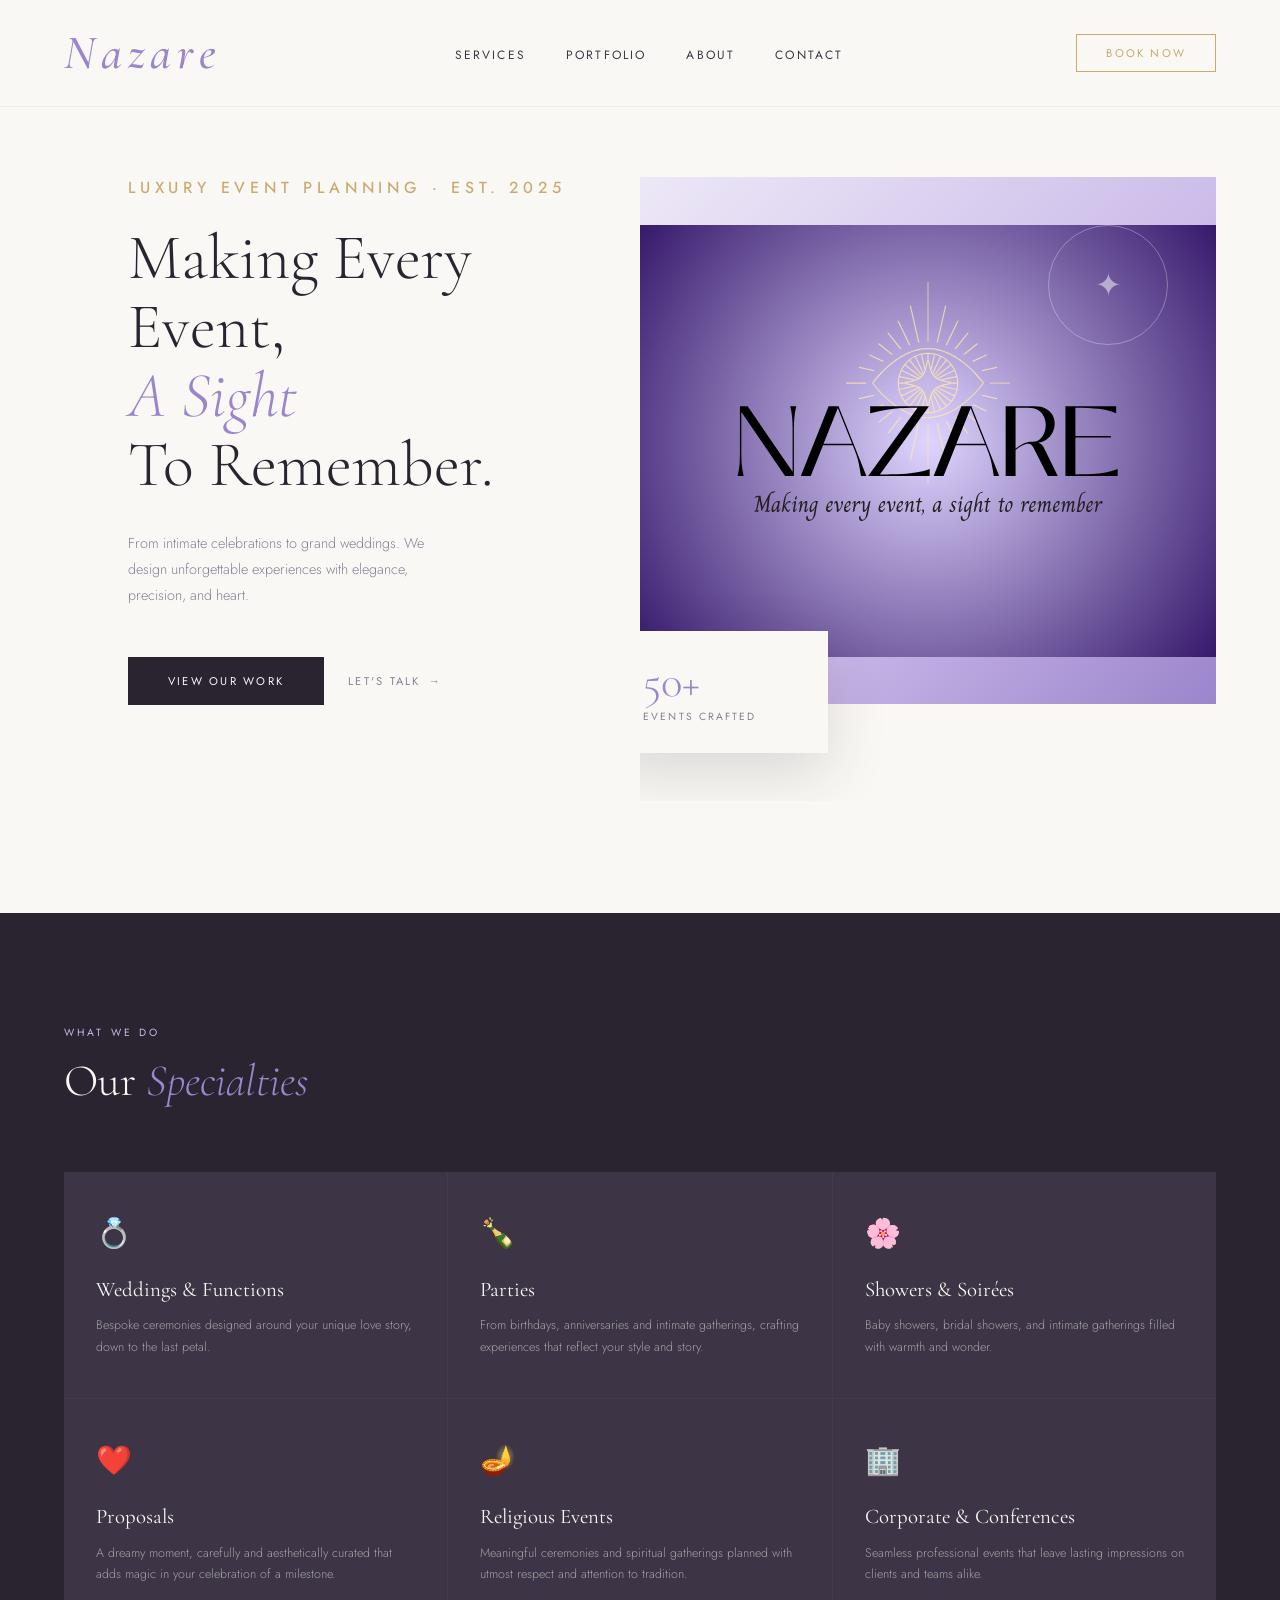
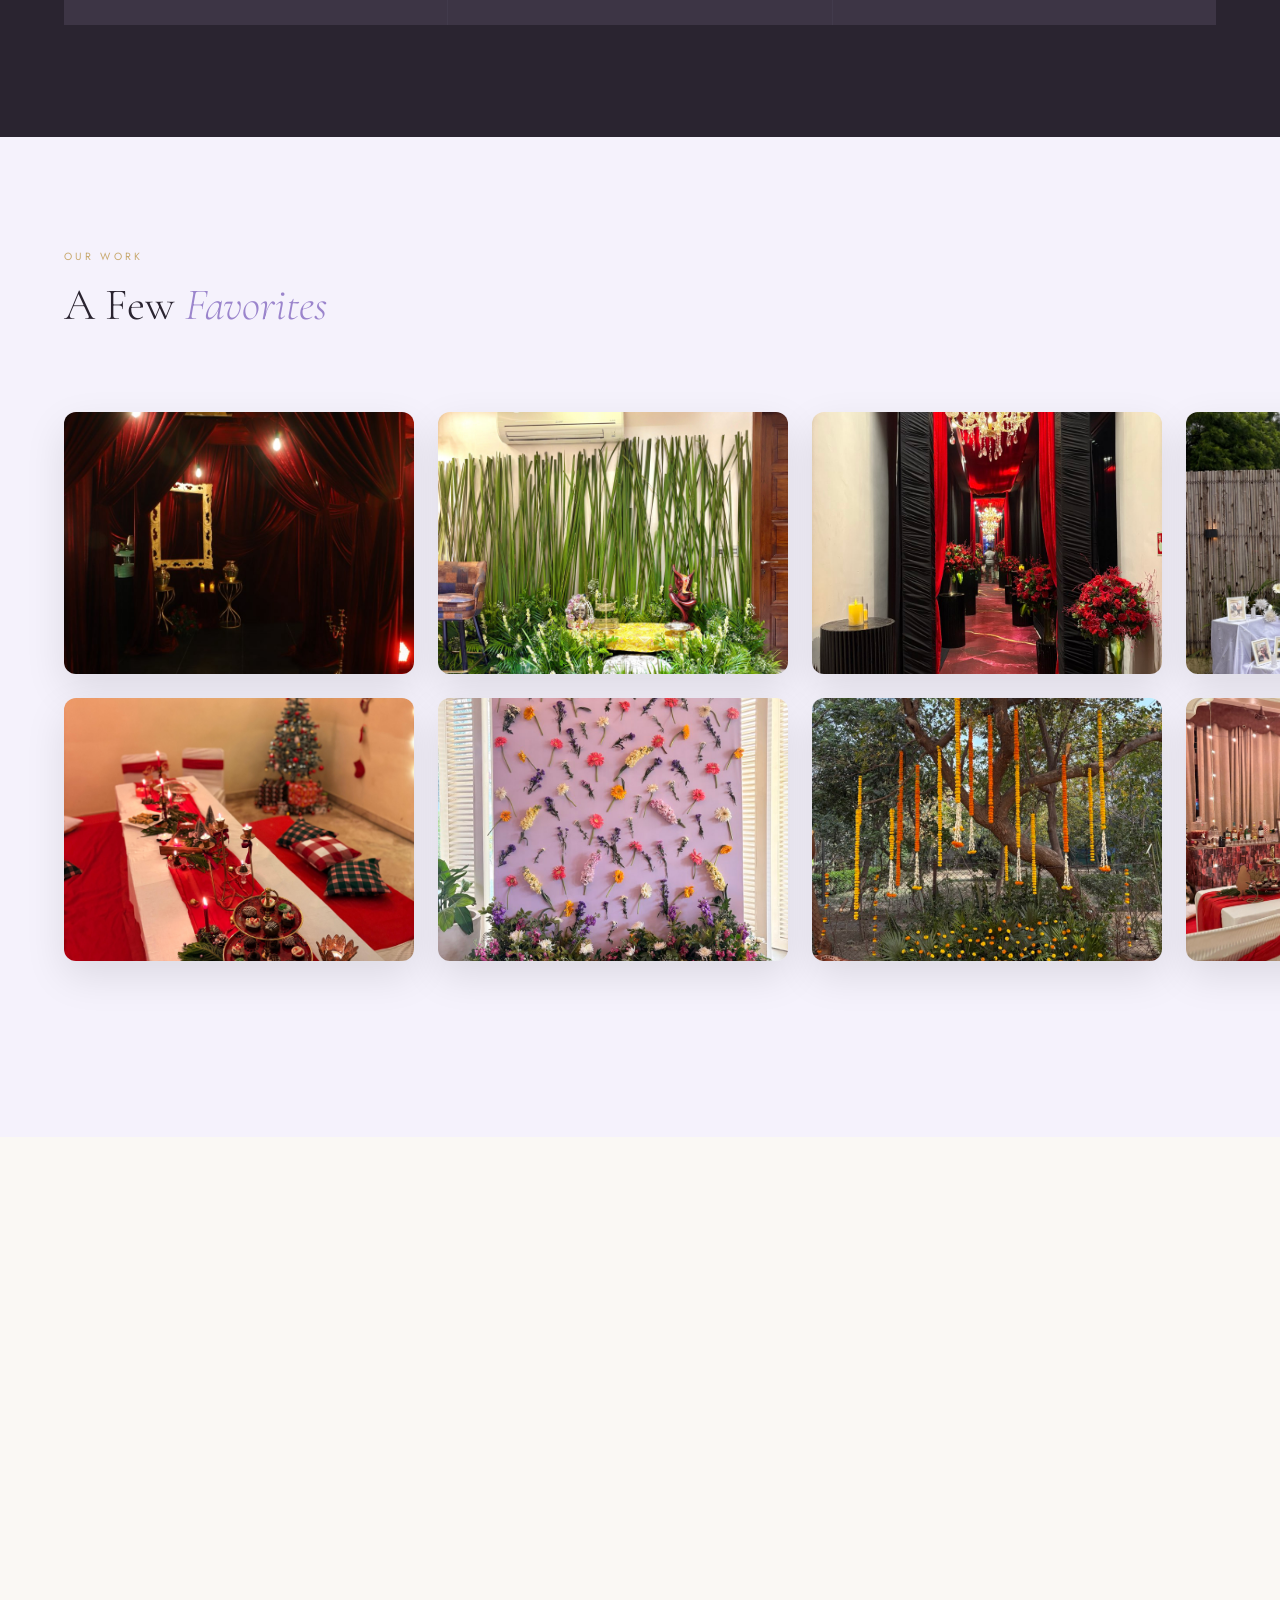
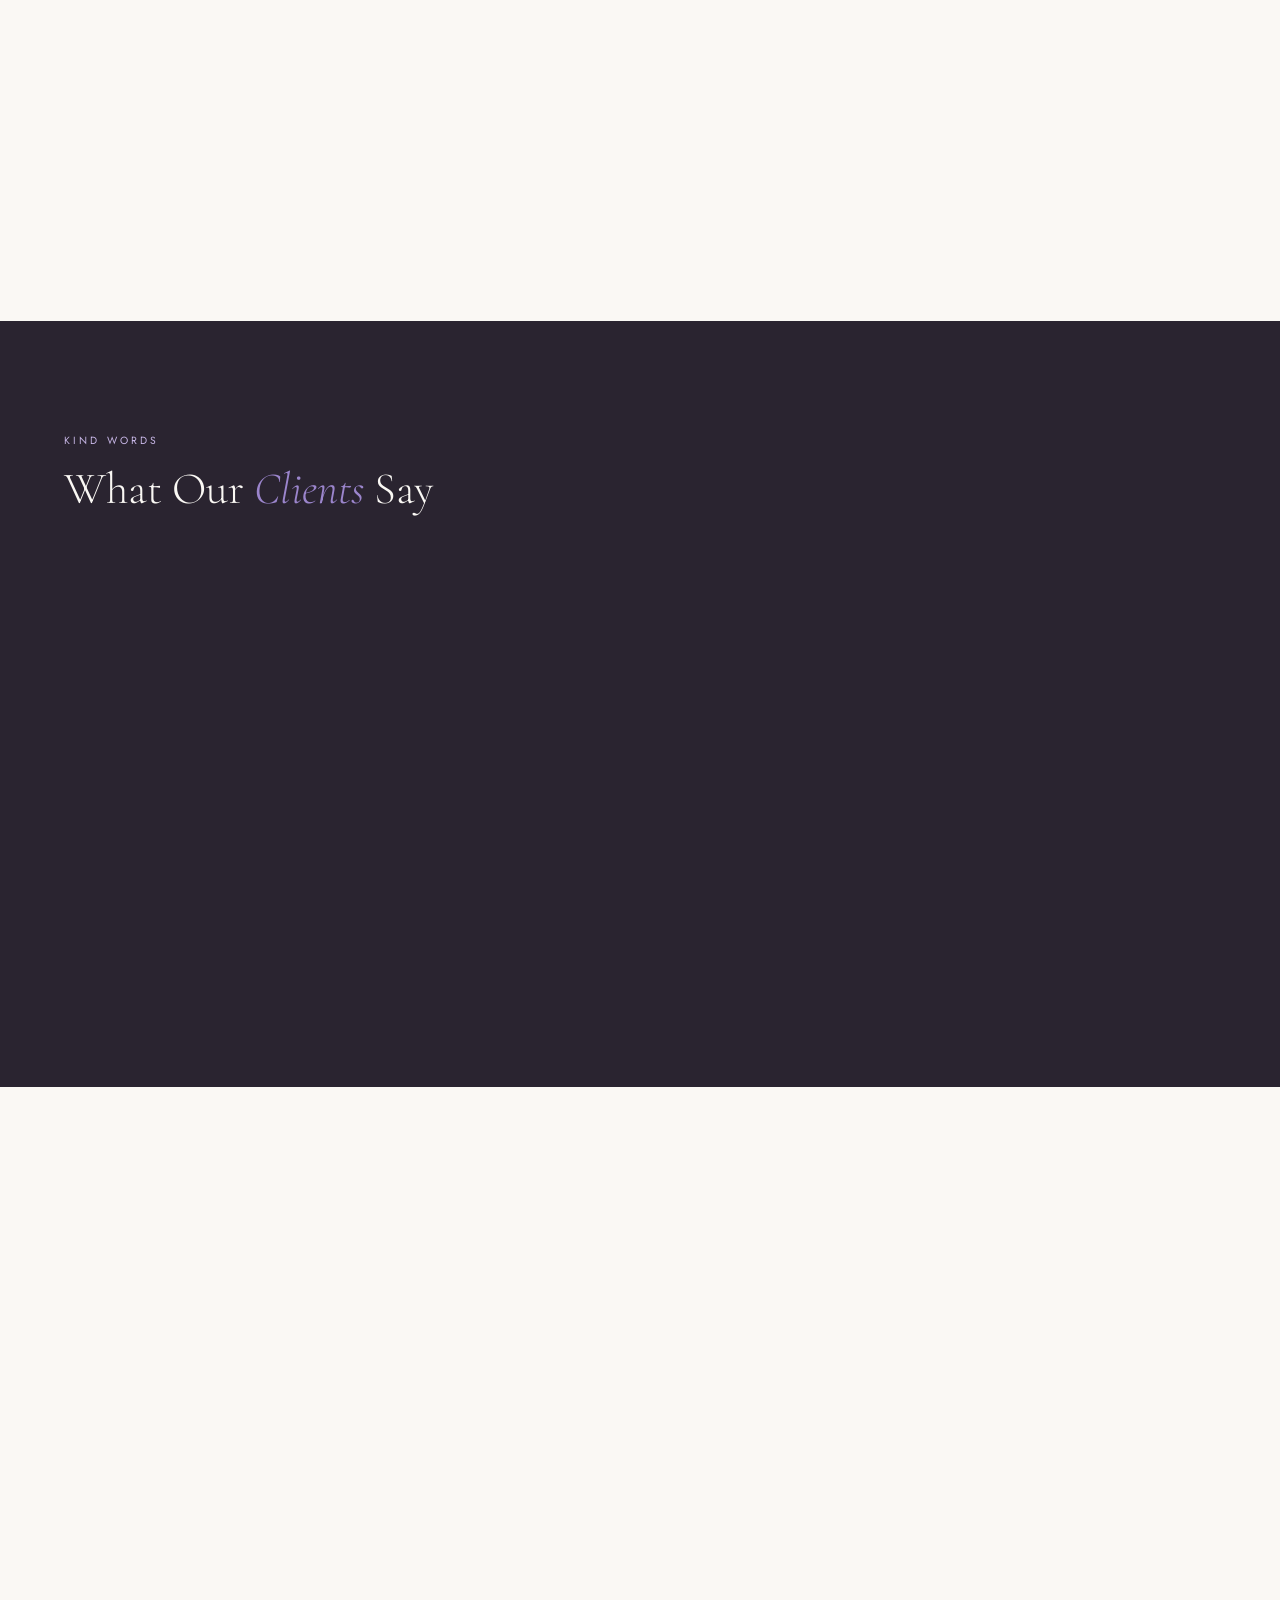
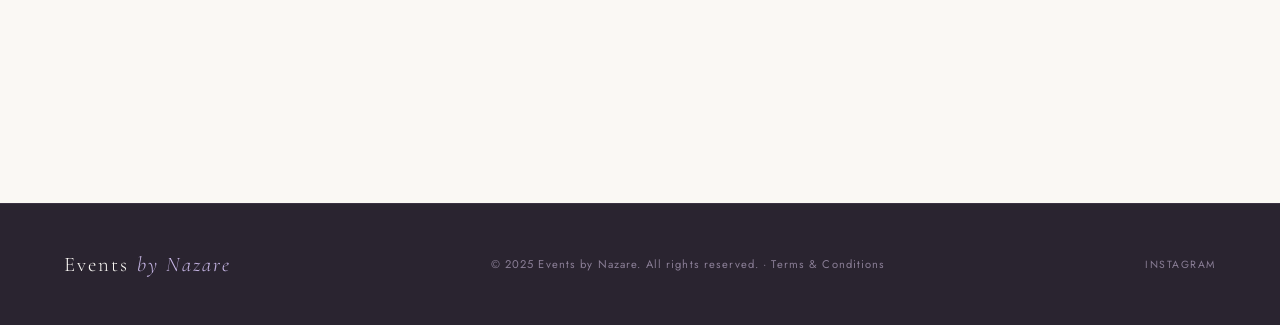
==== commit 47fcb5c4: "dashes removed" ====
--- a/index.html
+++ b/index.html
@@ -39,7 +39,8 @@
         Making Every Event,<br /><em>A Sight</em><br />To Remember.
       </h1>
       <p class="hero-sub fade-up fade-up-delay-2">
-        From intimate celebrations to grand weddings — we design unforgettable
+        From intimate celebrations to grand weddings. 
+        We design unforgettable
         experiences with elegance, precision, and heart.
       </p>
       <div class="hero-actions fade-up fade-up-delay-3">
@@ -174,7 +175,7 @@
           class="ishita">Ishita Billa</span>, a visionary event designer with an eye for detail and a heart for people,
         we bring artistry and warmth to every event we touch.</p>
       <p>From grand weddings to the most intimate showers, our team approaches each event as a
-        one-of-a-kind canvas — blending your vision with our expertise to create something truly unforgettable.</p>
+        one-of-a-kind canvas, blending your vision with our expertise to create something truly unforgettable.</p>
       <div class="about-stats">
         <div>
           <div class="stat-num">50+</div>
